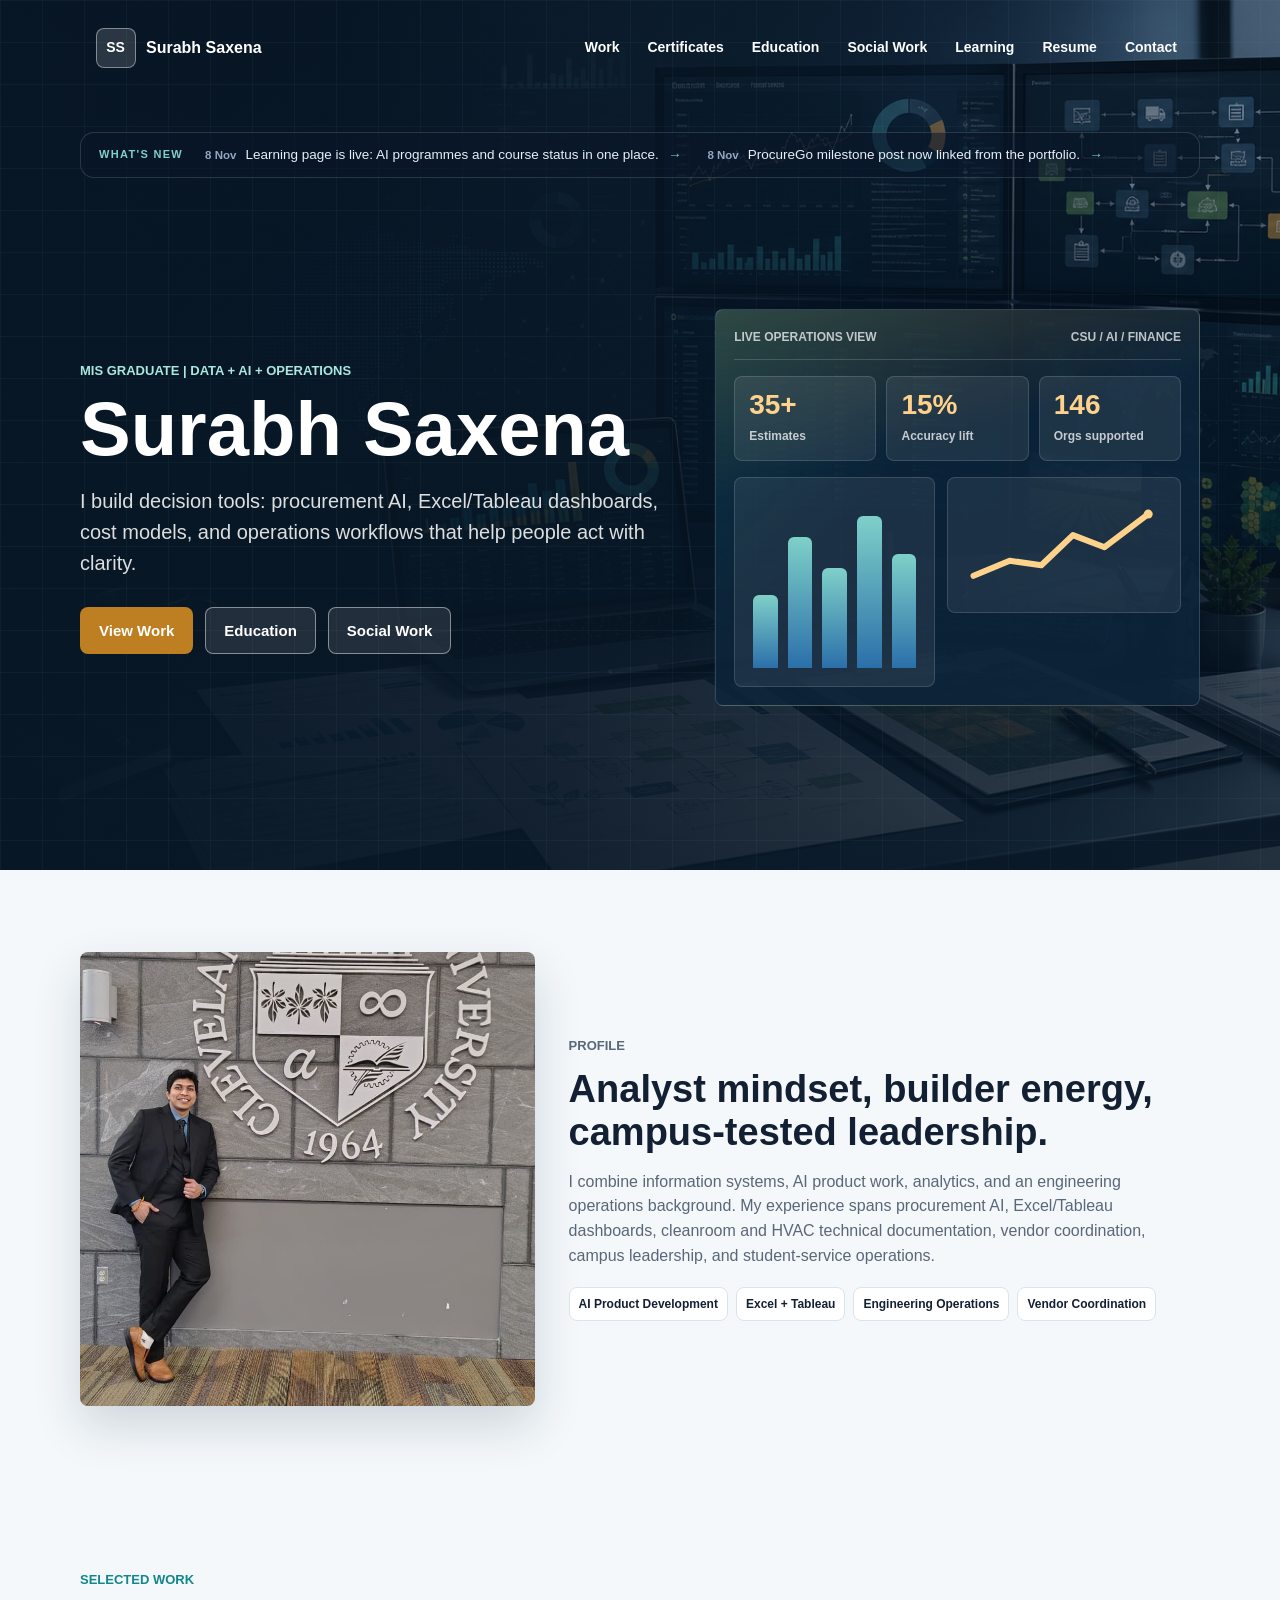
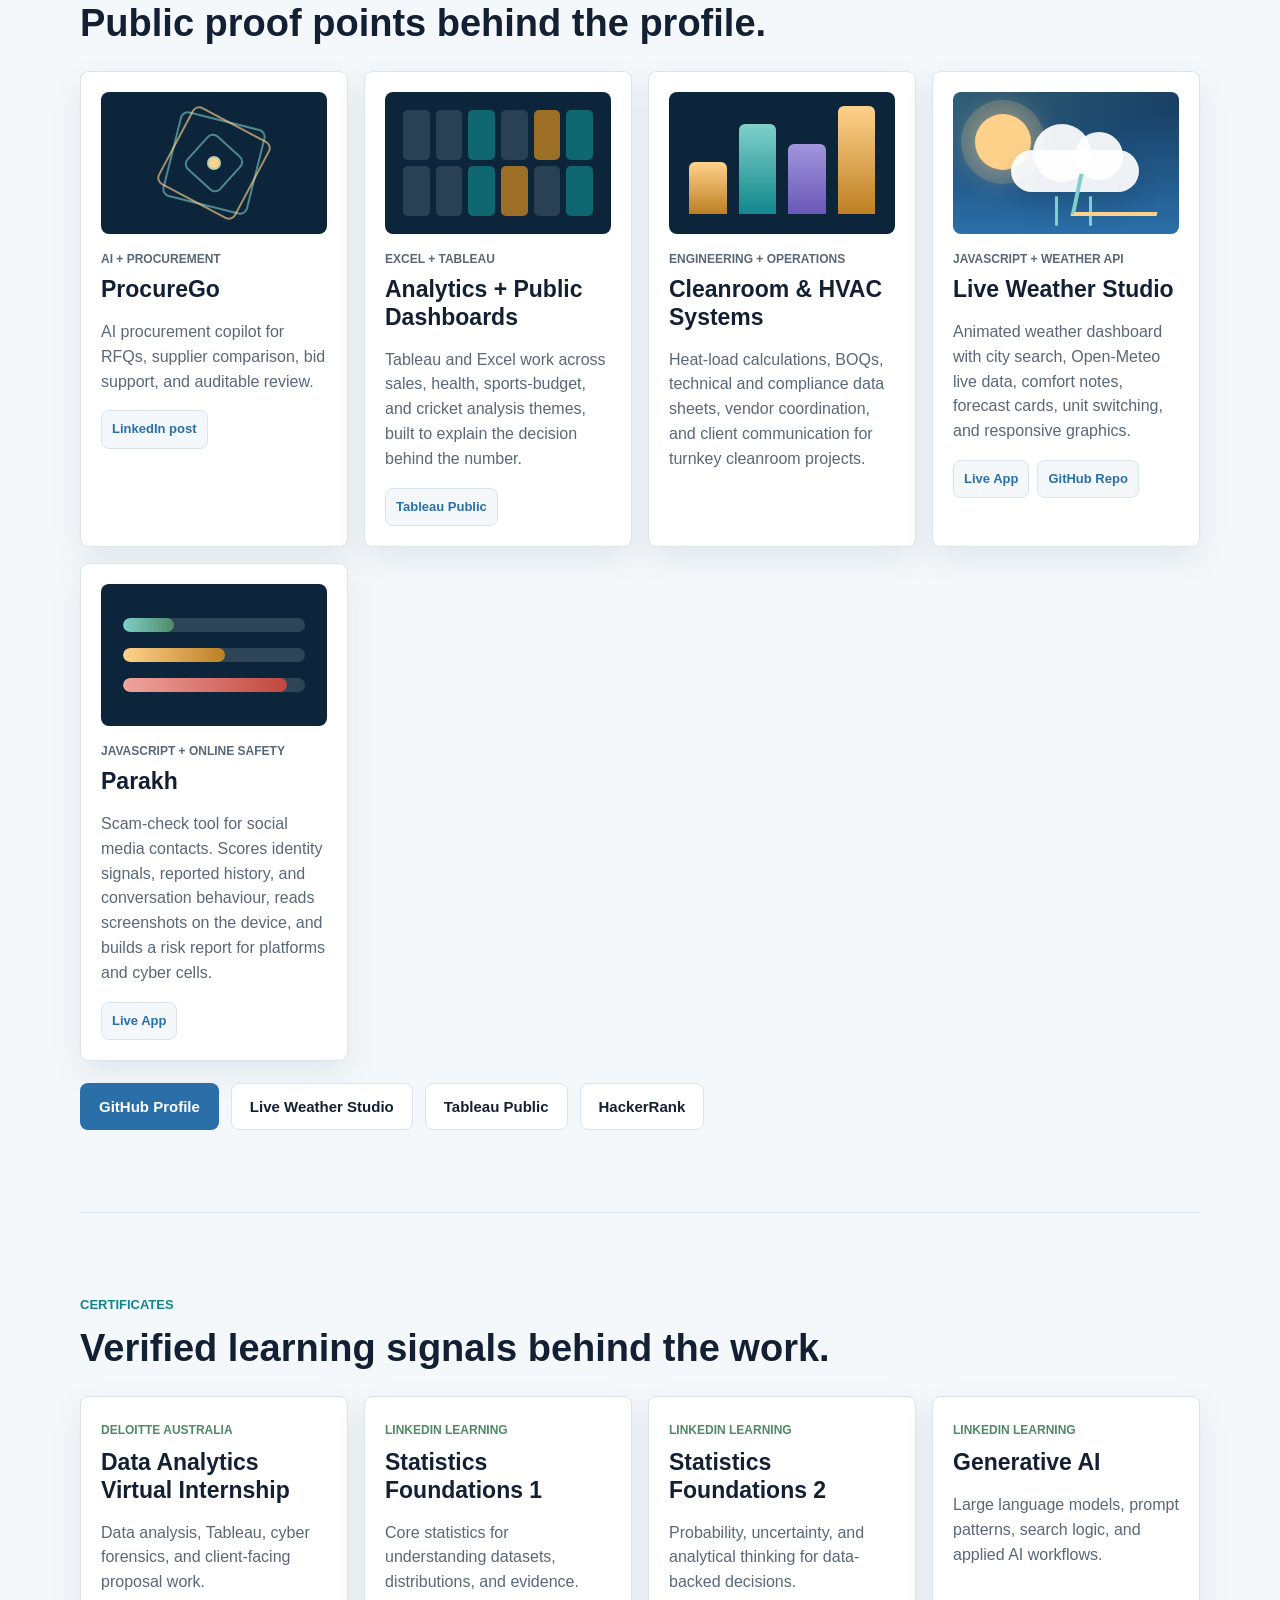
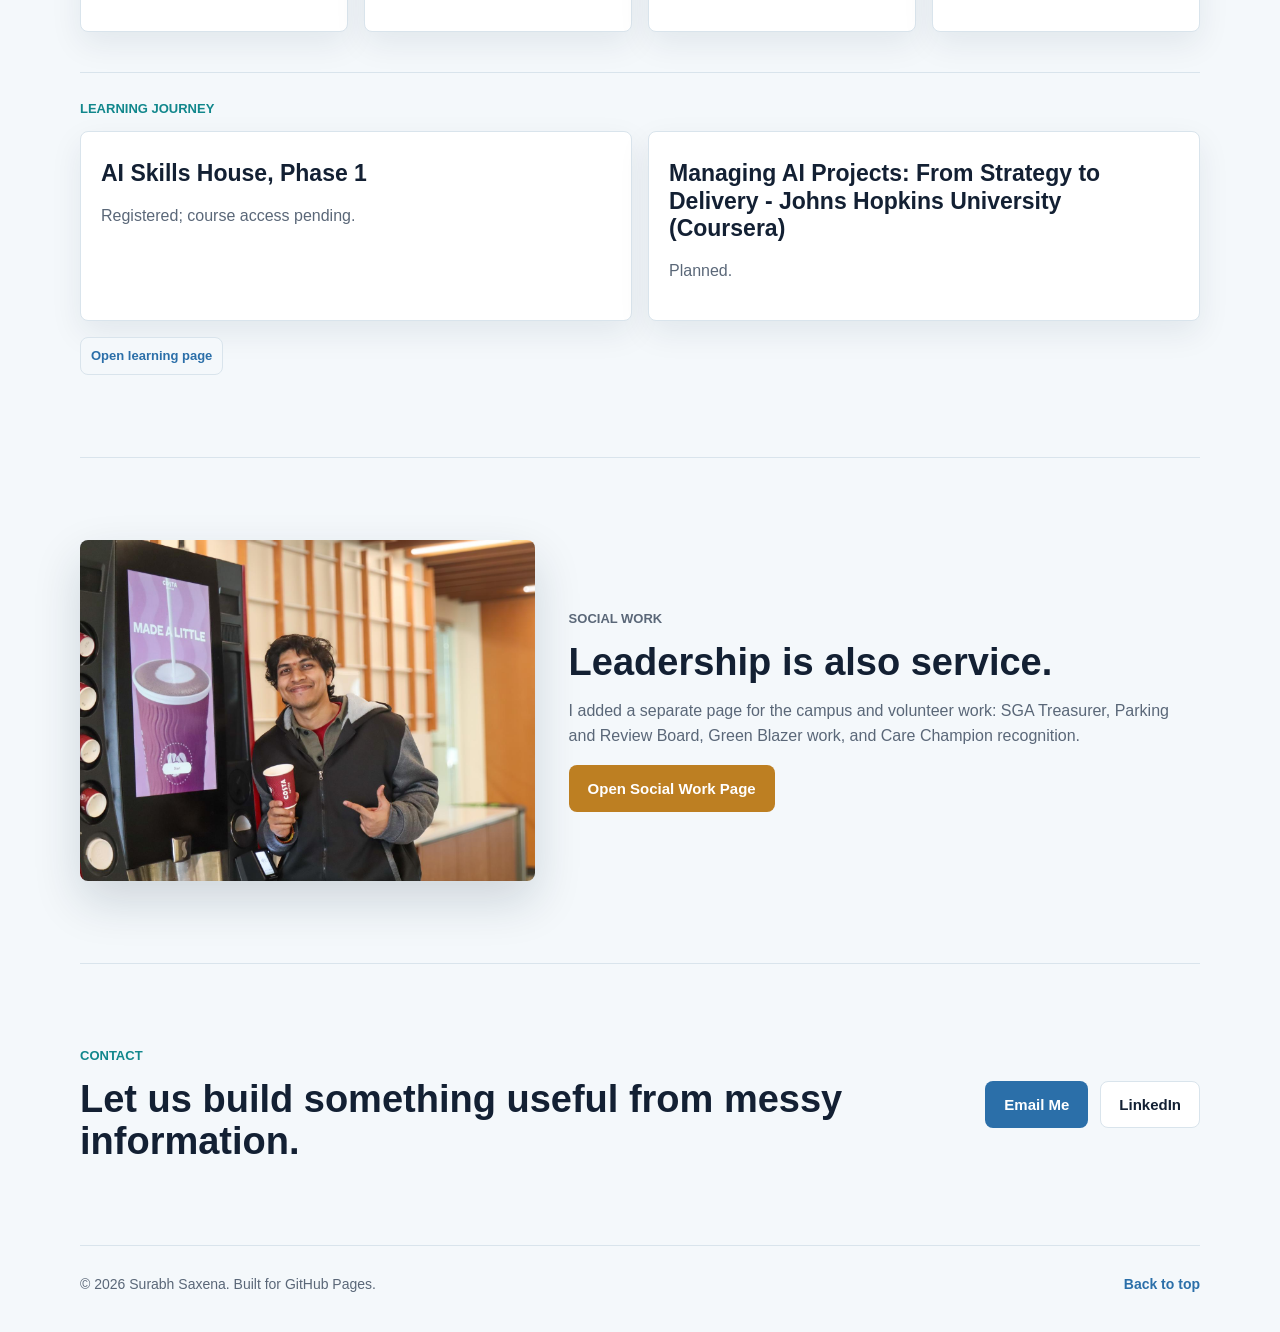
==== index.html @ dd6042f5 "Add Parakh project card to the Work section Co-Authored-By: Claude Fable 5.2 <noreply@anthropic.com>" ====
<!doctype html>
<html lang="en">
  <head>
    <meta charset="utf-8" />
    <meta name="viewport" content="width=device-width, initial-scale=1" />
    <title>Surabh Saxena | Portfolio</title>
    <meta
      name="description"
      content="Surabh Saxena portfolio: data analytics, AI, operations, procurement, certificates, and campus leadership work."
    />
    <meta property="og:title" content="Surabh Saxena | Portfolio" />
    <meta property="og:description" content="Data, AI, operations, and community-impact portfolio." />
    <meta property="og:type" content="website" />
    <meta property="og:image" content="assets/surabh-csu-standing-focus.jpg" />
    <link rel="stylesheet" href="styles.css" />
  </head>
  <body>
    <header class="site-header" data-header>
      <a class="brand" href="index.html" aria-label="Surabh Saxena home">
        <span class="brand-mark">SS</span>
        <span>Surabh Saxena</span>
      </a>
      <nav class="nav-links" aria-label="Primary navigation" data-nav-menu>
        <a href="#work">Work</a>
        <a href="#credentials">Certificates</a>
        <a href="education.html">Education</a>
        <a href="social.html">Social Work</a>
        <a href="learning.html">Learning</a>
        <a href="assets/surabh-saxena-resume.pdf">Resume</a>
        <a href="#contact">Contact</a>
      </nav>
      <button class="nav-toggle" type="button" aria-label="Open navigation" data-nav-toggle>
        <span></span>
        <span></span>
      </button>
    </header>

    <main>
      <section class="hero" id="top" aria-labelledby="hero-title">
        <img class="hero-image" src="assets/portfolio-hero.png" alt="" />
        <div class="hero-scrim"></div>
        <div class="signal-grid" aria-hidden="true"></div>

        <section class="whats-new" aria-label="What's new on this site">
          <span class="whats-new-label">What's new</span>
          <div class="whats-new-items">
            <a class="whats-new-item" href="learning.html">
              <span class="whats-new-date">8 Nov</span>
              <span class="whats-new-text">Learning page is live: AI programmes and course status in one place.</span>
              <span class="whats-new-arrow" aria-hidden="true">&rarr;</span>
            </a>
            <a class="whats-new-item" href="https://www.linkedin.com/posts/surabh-csu_week-3-completed-at-weston-ideation-lab-at-share-7473812387595460608-u2B2/" target="_blank" rel="noopener">
              <span class="whats-new-date">8 Nov</span>
              <span class="whats-new-text">ProcureGo milestone post now linked from the portfolio.</span>
              <span class="whats-new-arrow" aria-hidden="true">&rarr;</span>
            </a>
          </div>
        </section>

        <div class="hero-layout">
          <div class="hero-copy-block reveal">
            <p class="eyebrow">MIS Graduate | Data + AI + Operations</p>
            <h1 id="hero-title">Surabh Saxena</h1>
            <p class="hero-copy">
              I build decision tools: procurement AI, Excel/Tableau dashboards, cost models,
              and operations workflows that help people act with clarity.
            </p>
            <div class="hero-actions">
              <a class="button primary" href="#work">View Work</a>
              <a class="button secondary" href="education.html">Education</a>
              <a class="button secondary" href="social.html">Social Work</a>
            </div>
          </div>

          <div class="motion-dashboard reveal" aria-label="Animated analytics graphic">
            <div class="dash-top">
              <span>Live Operations View</span>
              <span>CSU / AI / Finance</span>
            </div>
            <div class="dash-kpis">
              <div><strong>35+</strong><span>Estimates</span></div>
              <div><strong>15%</strong><span>Accuracy lift</span></div>
              <div><strong>146</strong><span>Orgs supported</span></div>
            </div>
            <div class="dash-body">
              <div class="animated-bars" aria-hidden="true">
                <span style="--h: 42%"></span>
                <span style="--h: 76%"></span>
                <span style="--h: 58%"></span>
                <span style="--h: 88%"></span>
                <span style="--h: 66%"></span>
              </div>
              <svg class="path-graph" viewBox="0 0 260 130" aria-hidden="true">
                <polyline points="10,106 58,86 100,92 142,52 184,68 242,24"></polyline>
                <circle cx="242" cy="24" r="6"></circle>
              </svg>
            </div>
          </div>
        </div>
      </section>

      <section class="section compact-intro" aria-label="Profile snapshot">
        <div class="intro-photo reveal">
          <img src="assets/surabh-csu-standing-focus.jpg" alt="Surabh Saxena at Cleveland State University" />
        </div>
        <div class="intro-copy reveal">
          <p class="eyebrow">Profile</p>
          <h2>Analyst mindset, builder energy, campus-tested leadership.</h2>
          <p>
            I combine information systems, AI product work, analytics, and an engineering operations
            background. My experience spans procurement AI, Excel/Tableau dashboards, cleanroom and
            HVAC technical documentation, vendor coordination, campus leadership, and student-service
            operations.
          </p>
          <div class="profile-pills" aria-label="Profile focus areas">
            <span>AI Product Development</span>
            <span>Excel + Tableau</span>
            <span>Engineering Operations</span>
            <span>Vendor Coordination</span>
          </div>
        </div>
      </section>

      <section class="section" id="work" aria-labelledby="work-title">
        <div class="section-heading reveal">
          <p class="eyebrow">Selected Work</p>
          <h2 id="work-title">Public proof points behind the profile.</h2>
        </div>

        <div class="work-grid">
          <article class="work-card reveal">
            <div class="card-graphic ai-graphic" aria-hidden="true">
              <span></span><span></span><span></span><span></span>
            </div>
            <p class="project-kicker">AI + Procurement</p>
            <h3>ProcureGo</h3>
            <p>AI procurement copilot for RFQs, supplier comparison, bid support, and auditable review.</p>
            <div class="card-actions">
              <a href="https://www.linkedin.com/posts/surabh-csu_week-3-completed-at-weston-ideation-lab-at-share-7473812387595460608-u2B2/" target="_blank" rel="noopener noreferrer">
                LinkedIn post
              </a>
            </div>
          </article>

          <article class="work-card reveal">
            <div class="card-graphic sheet-graphic" aria-hidden="true">
              <span></span><span></span><span></span><span></span><span></span><span></span>
              <span></span><span></span><span></span><span></span><span></span><span></span>
            </div>
            <p class="project-kicker">Excel + Tableau</p>
            <h3>Analytics + Public Dashboards</h3>
            <p>
              Tableau and Excel work across sales, health, sports-budget, and cricket analysis themes,
              built to explain the decision behind the number.
            </p>
            <div class="card-actions">
              <a href="https://public.tableau.com/app/profile/surabh.saxena" target="_blank" rel="noopener noreferrer">
                Tableau Public
              </a>
            </div>
          </article>

          <article class="work-card reveal">
            <div class="card-graphic ops-graphic" aria-hidden="true">
              <span></span><span></span><span></span><span></span>
            </div>
            <p class="project-kicker">Engineering + Operations</p>
            <h3>Cleanroom & HVAC Systems</h3>
            <p>
              Heat-load calculations, BOQs, technical and compliance data sheets, vendor coordination,
              and client communication for turnkey cleanroom projects.
            </p>
          </article>

          <article class="work-card reveal">
            <div class="card-graphic weather-graphic" aria-hidden="true">
              <span class="weather-sun"></span>
              <span class="weather-cloud"></span>
              <span class="weather-rain one"></span>
              <span class="weather-rain two"></span>
              <span class="weather-line"></span>
            </div>
            <p class="project-kicker">JavaScript + Weather API</p>
            <h3>Live Weather Studio</h3>
            <p>
              Animated weather dashboard with city search, Open-Meteo live data, comfort notes,
              forecast cards, unit switching, and responsive graphics.
            </p>
            <div class="card-actions">
              <a href="https://surabh-data.github.io/live-weather-studio/" target="_blank" rel="noopener noreferrer">
                Live App
              </a>
              <a href="https://github.com/surabh-data/live-weather-studio" target="_blank" rel="noopener noreferrer">
                GitHub Repo
              </a>
            </div>
          </article>

          <article class="work-card reveal">
            <div class="card-graphic trust-graphic" aria-hidden="true">
              <span></span><span></span><span></span>
            </div>
            <p class="project-kicker">JavaScript + Online Safety</p>
            <h3>Parakh</h3>
            <p>
              Scam-check tool for social media contacts. Scores identity signals, reported history,
              and conversation behaviour, reads screenshots on the device, and builds a risk report
              for platforms and cyber cells.
            </p>
            <div class="card-actions">
              <a href="https://surabh-data.github.io/parakh/" target="_blank" rel="noopener noreferrer">
                Live App
              </a>
            </div>
          </article>
        </div>

        <div class="work-links reveal">
          <a class="button primary" href="https://github.com/surabh-data" target="_blank" rel="noopener noreferrer">
            GitHub Profile
          </a>
          <a class="button secondary" href="https://surabh-data.github.io/live-weather-studio/" target="_blank" rel="noopener noreferrer">
            Live Weather Studio
          </a>
          <a class="button secondary" href="https://public.tableau.com/app/profile/surabh.saxena" target="_blank" rel="noopener noreferrer">
            Tableau Public
          </a>
          <a class="button secondary" href="https://www.hackerrank.com/surabhdata" target="_blank" rel="noopener noreferrer">
            HackerRank
          </a>
        </div>
      </section>

      <section class="section credentials-section" id="credentials" aria-labelledby="credentials-title">
        <div class="section-heading reveal">
          <p class="eyebrow">Certificates</p>
          <h2 id="credentials-title">Verified learning signals behind the work.</h2>
        </div>

        <div class="credential-grid">
          <a
            class="credential-card reveal"
            href="https://forage-uploads-prod.s3.amazonaws.com/completion-certificates/Deloitte%20Australia/YPWCiGNTkr6QxcpEu_Deloitte%20Australia_fp3pTwLXNjjcM2E9s_1693553827261_completion_certificate.pdf"
            target="_blank"
            rel="noopener noreferrer"
          >
            <span>Deloitte Australia</span>
            <h3>Data Analytics Virtual Internship</h3>
            <p>Data analysis, Tableau, cyber forensics, and client-facing proposal work.</p>
          </a>

          <a
            class="credential-card reveal"
            href="https://www.linkedin.com/learning/certificates/c777c913a164e7798a200e5144c7311b05cfa31d972051b35c9dc78ab5c420e7"
            target="_blank"
            rel="noopener noreferrer"
          >
            <span>LinkedIn Learning</span>
            <h3>Statistics Foundations 1</h3>
            <p>Core statistics for understanding datasets, distributions, and evidence.</p>
          </a>

          <a
            class="credential-card reveal"
            href="https://www.linkedin.com/learning/certificates/12064e27c8d6187d5d0d89de986b62b68338cd6f39841fe8f5b80a55b700aab2"
            target="_blank"
            rel="noopener noreferrer"
          >
            <span>LinkedIn Learning</span>
            <h3>Statistics Foundations 2</h3>
            <p>Probability, uncertainty, and analytical thinking for data-backed decisions.</p>
          </a>

          <a
            class="credential-card reveal"
            href="https://www.linkedin.com/learning/certificates/79d9ed6378ac09d7e0e01f30d35ad210513e96c8c470e8d085bd3e4e4200b4c0"
            target="_blank"
            rel="noopener noreferrer"
          >
            <span>LinkedIn Learning</span>
            <h3>Generative AI</h3>
            <p>Large language models, prompt patterns, search logic, and applied AI workflows.</p>
          </a>
        </div>
      
        <div class="learning-journey reveal">
          <p class="eyebrow">Learning journey</p>
          <div class="learning-journey-grid">
            <div class="credential-card">
              <h3>AI Skills House, Phase 1</h3>
              <p>Registered; course access pending.</p>
            </div>
            <div class="credential-card">
              <h3>Managing AI Projects: From Strategy to Delivery - Johns Hopkins University (Coursera)</h3>
              <p>Planned.</p>
            </div>
          </div>
          <div class="card-actions">
            <a href="learning.html">Open learning page</a>
          </div>
        </div>
      </section>

      <section class="section social-teaser" aria-labelledby="social-title">
        <div class="social-visual reveal" aria-hidden="true">
          <img src="assets/surabh-campus-service.jpg" alt="" />
        </div>
        <div class="social-copy reveal">
          <p class="eyebrow">Social Work</p>
          <h2 id="social-title">Leadership is also service.</h2>
          <p>
            I added a separate page for the campus and volunteer work: SGA Treasurer,
            Parking and Review Board, Green Blazer work, and Care Champion recognition.
          </p>
          <a class="button primary" href="social.html">Open Social Work Page</a>
        </div>
      </section>

      <section class="section contact-section" id="contact" aria-labelledby="contact-title">
        <div class="reveal">
          <p class="eyebrow">Contact</p>
          <h2 id="contact-title">Let us build something useful from messy information.</h2>
        </div>
        <div class="contact-actions reveal">
          <a class="button primary" href="mailto:surabhdata@gmail.com">Email Me</a>
          <a class="button secondary" href="https://www.linkedin.com/in/surabh-csu/">LinkedIn</a>
        </div>
      </section>
    </main>

    <footer class="site-footer">
      <p>&copy; <span data-year></span> Surabh Saxena. Built for GitHub Pages.</p>
      <a href="#top">Back to top</a>
    </footer>

    <script src="script.js"></script>
  </body>
</html>
---- styles.css ----
:root {
  --ink: #132033;
  --muted: #5a6778;
  --paper: #f4f8fb;
  --panel: #ffffff;
  --line: #d9e4ec;
  --deep: #0c253b;
  --blue: #2b6fa9;
  --teal: #11878c;
  --green: #4f8a65;
  --amber: #bd7f22;
  --violet: #6958b8;
  --shadow: 0 20px 48px rgba(12, 37, 59, 0.16);
}

* {
  box-sizing: border-box;
}

html {
  scroll-behavior: smooth;
}

body {
  margin: 0;
  background: var(--paper);
  color: var(--ink);
  font-family: "Aptos", "Segoe UI", Arial, sans-serif;
  font-size: 16px;
  line-height: 1.55;
}

img,
svg {
  display: block;
  max-width: 100%;
}

a {
  color: inherit;
  text-decoration: none;
}

button,
a {
  -webkit-tap-highlight-color: transparent;
}

.site-header {
  position: fixed;
  top: 16px;
  left: 50%;
  z-index: 20;
  display: flex;
  width: min(1120px, calc(100% - 32px));
  min-height: 64px;
  align-items: center;
  justify-content: space-between;
  gap: 18px;
  padding: 10px 12px 10px 16px;
  color: #ffffff;
  transform: translateX(-50%);
  transition: background 180ms ease, color 180ms ease, box-shadow 180ms ease;
}

.site-header.light,
.site-header.is-scrolled,
.site-header.is-open {
  background: rgba(255, 255, 255, 0.96);
  color: var(--ink);
  box-shadow: var(--shadow);
  backdrop-filter: blur(16px);
}

.brand {
  display: inline-flex;
  align-items: center;
  gap: 10px;
  font-weight: 800;
  white-space: nowrap;
}

.brand-mark {
  display: grid;
  width: 40px;
  height: 40px;
  place-items: center;
  border: 1px solid rgba(255, 255, 255, 0.42);
  border-radius: 8px;
  background: rgba(255, 255, 255, 0.14);
  font-size: 14px;
}

.site-header.light .brand-mark,
.site-header.is-scrolled .brand-mark,
.site-header.is-open .brand-mark {
  border-color: rgba(19, 32, 51, 0.16);
  background: var(--deep);
  color: #ffffff;
}

.nav-links {
  display: flex;
  align-items: center;
  gap: 6px;
}

.nav-links a {
  border-radius: 6px;
  padding: 9px 11px;
  font-size: 14px;
  font-weight: 800;
}

.nav-links a:hover,
.nav-links a:focus-visible,
.nav-links a[aria-current="page"] {
  background: rgba(255, 255, 255, 0.16);
  outline: none;
}

.site-header.light .nav-links a:hover,
.site-header.light .nav-links a:focus-visible,
.site-header.light .nav-links a[aria-current="page"],
.site-header.is-scrolled .nav-links a:hover,
.site-header.is-scrolled .nav-links a:focus-visible,
.site-header.is-scrolled .nav-links a[aria-current="page"] {
  background: rgba(43, 111, 169, 0.1);
}

.nav-toggle {
  display: none;
  width: 44px;
  height: 44px;
  align-items: center;
  justify-content: center;
  gap: 5px;
  border: 1px solid rgba(255, 255, 255, 0.36);
  border-radius: 8px;
  background: rgba(255, 255, 255, 0.14);
  color: inherit;
  cursor: pointer;
}

.nav-toggle span {
  display: block;
  width: 18px;
  height: 2px;
  border-radius: 999px;
  background: currentColor;
}

.hero {
  position: relative;
  min-height: 88vh;
  overflow: hidden;
  padding: 132px 32px 64px;
  color: #ffffff;
}

.hero-image,
.hero-scrim,
.signal-grid {
  position: absolute;
  inset: 0;
  width: 100%;
  height: 100%;
}

.hero-image {
  object-fit: cover;
}

.hero-scrim {
  background:
    linear-gradient(90deg, rgba(8, 23, 38, 0.95) 0%, rgba(8, 23, 38, 0.78) 43%, rgba(8, 23, 38, 0.24) 100%),
    linear-gradient(0deg, rgba(8, 23, 38, 0.72), rgba(8, 23, 38, 0.06));
}

.signal-grid {
  opacity: 0.32;
  background-image:
    linear-gradient(rgba(127, 208, 201, 0.15) 1px, transparent 1px),
    linear-gradient(90deg, rgba(127, 208, 201, 0.15) 1px, transparent 1px);
  background-size: 42px 42px;
  animation: gridDrift 16s linear infinite;
}

.hero-layout,
.page-hero,
.section {
  width: min(1120px, calc(100% - 40px));
  margin: 0 auto;
}

.hero-layout {
  position: relative;
  z-index: 2;
  display: grid;
  min-height: calc(88vh - 196px);
  grid-template-columns: minmax(0, 1fr) minmax(330px, 0.82fr);
  gap: 44px;
  align-items: center;
}

.eyebrow {
  margin: 0 0 12px;
  color: var(--teal);
  font-size: 13px;
  font-weight: 900;
  text-transform: uppercase;
}

.hero .eyebrow,
.page-hero .eyebrow {
  color: #a9e7df;
}

h1,
h2,
h3,
p {
  overflow-wrap: anywhere;
}

h1 {
  margin: 0;
  font-size: 76px;
  line-height: 0.95;
}

.page-hero h1 {
  font-size: 58px;
  line-height: 1.02;
}

h2 {
  margin: 0;
  font-size: 38px;
  line-height: 1.12;
}

h3 {
  margin: 8px 0;
  font-size: 23px;
  line-height: 1.2;
}

.hero-copy,
.page-hero p {
  max-width: 650px;
  margin: 20px 0 0;
  color: rgba(255, 255, 255, 0.86);
  font-size: 20px;
}

.hero-actions,
.contact-actions {
  display: flex;
  flex-wrap: wrap;
  gap: 12px;
  margin-top: 28px;
}

.button {
  display: inline-flex;
  min-height: 46px;
  align-items: center;
  justify-content: center;
  border: 1px solid transparent;
  border-radius: 8px;
  padding: 11px 18px;
  font-size: 15px;
  font-weight: 900;
  transition: transform 160ms ease, background 160ms ease, border-color 160ms ease;
}

.button:hover,
.button:focus-visible {
  outline: none;
  transform: translateY(-2px);
}

.button.primary {
  background: var(--amber);
  color: #ffffff;
}

.button.secondary {
  border-color: rgba(255, 255, 255, 0.46);
  background: rgba(255, 255, 255, 0.1);
  color: #ffffff;
}

.contact-section .button.secondary,
.source-panel .button.secondary {
  border-color: var(--line);
  background: #ffffff;
  color: var(--ink);
}

.motion-dashboard,
.impact-graphic {
  border: 1px solid rgba(255, 255, 255, 0.16);
  border-radius: 8px;
  background:
    linear-gradient(135deg, rgba(17, 135, 140, 0.2), transparent 38%),
    linear-gradient(165deg, rgba(189, 127, 34, 0.24), transparent 36%),
    rgba(12, 37, 59, 0.86);
  box-shadow: var(--shadow);
}

.motion-dashboard {
  padding: 18px;
  animation: floatPanel 7s ease-in-out infinite;
}

.dash-top {
  display: flex;
  justify-content: space-between;
  gap: 12px;
  border-bottom: 1px solid rgba(255, 255, 255, 0.16);
  padding-bottom: 12px;
  color: rgba(255, 255, 255, 0.72);
  font-size: 12px;
  font-weight: 900;
  text-transform: uppercase;
}

.dash-kpis {
  display: grid;
  grid-template-columns: repeat(3, 1fr);
  gap: 10px;
  margin: 16px 0;
}

.dash-kpis div,
.impact-stat {
  border: 1px solid rgba(255, 255, 255, 0.14);
  border-radius: 8px;
  background: rgba(255, 255, 255, 0.08);
  padding: 14px;
}

.dash-kpis strong,
.impact-stat strong {
  display: block;
  color: #ffd28c;
  font-size: 28px;
  line-height: 1;
}

.dash-kpis span,
.impact-stat span {
  display: block;
  margin-top: 8px;
  color: rgba(255, 255, 255, 0.74);
  font-size: 12px;
  font-weight: 900;
}

.dash-body {
  display: grid;
  grid-template-columns: 0.86fr 1fr;
  gap: 12px;
  min-height: 210px;
}

.animated-bars,
.path-graph {
  border: 1px solid rgba(255, 255, 255, 0.14);
  border-radius: 8px;
  background: rgba(255, 255, 255, 0.07);
}

.animated-bars {
  display: flex;
  align-items: end;
  gap: 10px;
  padding: 18px;
}

.animated-bars span {
  flex: 1;
  height: var(--h);
  border-radius: 6px 6px 0 0;
  background: linear-gradient(180deg, #7fd0c9, var(--blue));
  transform-origin: bottom;
  animation: barRise 2.2s ease-in-out infinite alternate;
}

.animated-bars span:nth-child(2) {
  animation-delay: 0.18s;
}

.animated-bars span:nth-child(3) {
  animation-delay: 0.36s;
}

.animated-bars span:nth-child(4) {
  animation-delay: 0.54s;
}

.animated-bars span:nth-child(5) {
  animation-delay: 0.72s;
}

.path-graph {
  padding: 18px;
}

.path-graph polyline {
  fill: none;
  stroke: #ffd28c;
  stroke-linecap: round;
  stroke-linejoin: round;
  stroke-width: 8;
  stroke-dasharray: 420;
  stroke-dashoffset: 420;
  animation: drawPath 3.4s ease forwards infinite;
}

.path-graph circle {
  fill: #ffd28c;
  animation: pulse 1.8s ease-in-out infinite;
}

.section {
  padding: 82px 0;
}

.section-heading {
  max-width: 780px;
  margin-bottom: 26px;
}

.compact-intro,
.social-teaser,
.contact-section {
  display: grid;
  grid-template-columns: 0.72fr 1fr;
  gap: 34px;
  align-items: center;
}

.intro-photo,
.social-visual {
  overflow: hidden;
  border-radius: 8px;
  box-shadow: var(--shadow);
}

.intro-photo img {
  width: 100%;
  aspect-ratio: 1 / 1;
  object-fit: cover;
}

.profile-pills {
  display: flex;
  flex-wrap: wrap;
  gap: 8px;
  margin-top: 18px;
}

.profile-pills span {
  border: 1px solid var(--line);
  border-radius: 8px;
  background: #ffffff;
  color: var(--ink);
  font-size: 12px;
  font-weight: 900;
  padding: 7px 9px;
}

.intro-copy p,
.social-copy p,
.work-card p,
.impact-card p,
.source-panel p,
.credential-card p,
.service-card p {
  color: var(--muted);
}

.work-grid,
.impact-timeline,
.credential-grid,
.service-grid {
  display: grid;
  gap: 16px;
}

.work-grid,
.credential-grid,
.service-grid {
  grid-template-columns: repeat(4, minmax(0, 1fr));
}

.work-card,
.impact-card,
.source-panel,
.credential-card,
.service-card {
  border: 1px solid var(--line);
  border-radius: 8px;
  background: var(--panel);
  padding: 20px;
  box-shadow: 0 12px 32px rgba(12, 37, 59, 0.08);
}

.credential-card,
.service-card {
  display: block;
  color: inherit;
  transition: transform 160ms ease, border-color 160ms ease, box-shadow 160ms ease;
}

.credential-card:hover,
.credential-card:focus-visible,
.service-card:hover,
.service-card:focus-visible {
  border-color: rgba(43, 111, 169, 0.38);
  box-shadow: 0 18px 38px rgba(12, 37, 59, 0.12);
  outline: none;
  transform: translateY(-3px);
}
.learning-journey {
  margin-top: 40px;
  border-top: 1px solid var(--line);
  padding-top: 26px;
}

.learning-journey-grid {
  display: grid;
  gap: 16px;
  grid-template-columns: repeat(2, minmax(0, 1fr));
}

@media (max-width: 900px) {
  .learning-journey-grid {
    grid-template-columns: 1fr;
  }
}


.card-graphic {
  position: relative;
  height: 142px;
  overflow: hidden;
  border-radius: 8px;
  background: var(--deep);
  margin-bottom: 16px;
}

.trust-graphic {
  display: flex;
  flex-direction: column;
  justify-content: center;
  gap: 16px;
  padding: 22px;
}

.trust-graphic span {
  position: relative;
  height: 14px;
  overflow: hidden;
  border-radius: 7px;
  background: rgba(255, 255, 255, 0.14);
}

.trust-graphic span::after {
  content: "";
  position: absolute;
  inset: 0 auto 0 0;
  width: 28%;
  border-radius: 7px;
  background: linear-gradient(90deg, #7fd0c9, var(--green));
}

.trust-graphic span:nth-child(2)::after {
  width: 56%;
  background: linear-gradient(90deg, #ffd28c, var(--amber));
}

.trust-graphic span:nth-child(3)::after {
  width: 90%;
  background: linear-gradient(90deg, #f0a59d, #c0473f);
}

.ai-graphic {
  display: grid;
  place-items: center;
}

.ai-graphic span {
  position: absolute;
  width: 88px;
  height: 88px;
  border: 2px solid rgba(127, 208, 201, 0.58);
  border-radius: 8px;
  transform: rotate(calc(var(--i, 0) * 14deg));
  animation: rotateBox 8s linear infinite;
}

.ai-graphic span:nth-child(1) {
  --i: 1;
}

.ai-graphic span:nth-child(2) {
  --i: 2;
  border-color: rgba(255, 210, 140, 0.62);
}

.ai-graphic span:nth-child(3) {
  --i: 3;
  width: 46px;
  height: 46px;
}

.ai-graphic span:nth-child(4) {
  width: 14px;
  height: 14px;
  background: #ffd28c;
}

.sheet-graphic {
  display: grid;
  grid-template-columns: repeat(6, 1fr);
  gap: 6px;
  padding: 18px;
}

.sheet-graphic span {
  border-radius: 5px;
  background: rgba(255, 255, 255, 0.12);
  animation: cellGlow 2.8s ease-in-out infinite;
}

.sheet-graphic span:nth-child(3n) {
  background: rgba(17, 135, 140, 0.68);
}

.sheet-graphic span:nth-child(5n) {
  background: rgba(189, 127, 34, 0.82);
}

.ops-graphic {
  display: flex;
  align-items: end;
  gap: 12px;
  padding: 20px;
}

.ops-graphic span {
  flex: 1;
  border-radius: 6px 6px 0 0;
  background: linear-gradient(180deg, #ffd28c, var(--amber));
  animation: barRise 2.4s ease-in-out infinite alternate;
}

.ops-graphic span:nth-child(1) {
  height: 52px;
}

.ops-graphic span:nth-child(2) {
  height: 90px;
  background: linear-gradient(180deg, #7fd0c9, var(--teal));
  animation-delay: 0.16s;
}

.ops-graphic span:nth-child(3) {
  height: 70px;
  background: linear-gradient(180deg, #a195dc, var(--violet));
  animation-delay: 0.32s;
}

.ops-graphic span:nth-child(4) {
  height: 108px;
  animation-delay: 0.48s;
}

.civic-graphic {
  display: flex;
  align-items: end;
  justify-content: center;
  gap: 16px;
  padding: 22px;
}

.civic-graphic span {
  width: 54px;
  border-radius: 8px 8px 0 0;
  background: linear-gradient(180deg, var(--green), var(--teal));
  animation: civicLift 2.5s ease-in-out infinite alternate;
}

.civic-graphic span:nth-child(1) {
  height: 54px;
}

.civic-graphic span:nth-child(2) {
  height: 96px;
  animation-delay: 0.2s;
}

.civic-graphic span:nth-child(3) {
  height: 72px;
  animation-delay: 0.4s;
}

.weather-graphic {
  background:
    linear-gradient(160deg, rgba(127, 208, 201, 0.24), transparent 44%),
    linear-gradient(180deg, #163a5c 0%, #2b6fa9 100%);
}

.weather-sun,
.weather-cloud,
.weather-rain,
.weather-line {
  position: absolute;
}

.weather-sun {
  left: 22px;
  top: 22px;
  width: 56px;
  height: 56px;
  border-radius: 50%;
  background: #ffd28c;
  box-shadow: 0 0 0 14px rgba(255, 210, 140, 0.18), 0 0 34px rgba(255, 210, 140, 0.64);
  animation: pulse 2.6s ease-in-out infinite;
}

.weather-cloud {
  left: 58px;
  top: 58px;
  width: 128px;
  height: 42px;
  border-radius: 999px;
  background: rgba(255, 255, 255, 0.92);
  box-shadow: 0 12px 24px rgba(12, 37, 59, 0.18);
  animation: cloudSlide 4.8s ease-in-out infinite alternate;
}

.weather-cloud::before,
.weather-cloud::after {
  position: absolute;
  content: "";
  border-radius: 50%;
  background: inherit;
}

.weather-cloud::before {
  left: 22px;
  top: -26px;
  width: 58px;
  height: 58px;
}

.weather-cloud::after {
  right: 16px;
  top: -18px;
  width: 48px;
  height: 48px;
}

.weather-rain {
  top: 104px;
  width: 3px;
  height: 30px;
  border-radius: 999px;
  background: #7fd0c9;
  animation: rainFall 1.1s linear infinite;
}

.weather-rain.one {
  left: 102px;
}

.weather-rain.two {
  left: 136px;
  animation-delay: 0.24s;
}

.weather-line {
  right: 18px;
  bottom: 18px;
  width: 86px;
  height: 42px;
  border-bottom: 4px solid #ffd28c;
  border-left: 4px solid #7fd0c9;
  transform: skewX(-12deg);
  animation: lineScan 2.8s ease-in-out infinite alternate;
}

.project-kicker,
.impact-card span,
.credential-card span,
.service-card span {
  margin: 0;
  color: var(--green);
  font-size: 12px;
  font-weight: 900;
  text-transform: uppercase;
}

.card-actions {
  display: flex;
  flex-wrap: wrap;
  gap: 8px;
  margin-top: 16px;
}

.card-actions a {
  border: 1px solid var(--line);
  border-radius: 8px;
  background: var(--paper);
  color: var(--blue);
  font-size: 13px;
  font-weight: 900;
  padding: 8px 10px;
}

.social-teaser,
.credentials-section,
.earlier-service-section {
  border-top: 1px solid var(--line);
}

.work-links {
  display: flex;
  flex-wrap: wrap;
  gap: 12px;
  margin-top: 22px;
}

.work-links .button.primary {
  background: var(--blue);
}

.work-links .button.secondary {
  border-color: var(--line);
  background: #ffffff;
  color: var(--ink);
}

.social-visual img {
  width: 100%;
  aspect-ratio: 4 / 3;
  object-fit: cover;
}

.contact-section {
  grid-template-columns: 1fr auto;
  border-top: 1px solid var(--line);
}

.contact-section .contact-actions {
  margin-top: 0;
}

.contact-section .button.primary {
  background: var(--blue);
}

.page-hero {
  display: grid;
  min-height: 78vh;
  grid-template-columns: minmax(0, 1fr) minmax(320px, 0.74fr);
  gap: 42px;
  align-items: center;
  padding: 132px 0 64px;
}

.social-hero {
  color: #ffffff;
}

.social-hero::before {
  position: fixed;
  inset: 0;
  z-index: -2;
  content: "";
  background:
    linear-gradient(90deg, rgba(8, 23, 38, 0.95), rgba(8, 23, 38, 0.72)),
    url("assets/portfolio-hero.png") center / cover no-repeat;
}

.impact-graphic {
  position: relative;
  overflow: hidden;
  padding: 14px;
  animation: floatPanel 7s ease-in-out infinite;
}

.impact-graphic img {
  width: 100%;
  aspect-ratio: 4 / 5;
  border-radius: 8px;
  object-fit: cover;
}

.impact-radar span {
  position: absolute;
  left: var(--x);
  top: var(--y);
  border: 1px solid rgba(255, 255, 255, 0.22);
  border-radius: 8px;
  background: rgba(12, 37, 59, 0.78);
  color: #ffffff;
  font-size: 12px;
  font-weight: 900;
  padding: 8px 10px;
  animation: tagFloat 4s ease-in-out infinite;
}

.impact-radar span:nth-child(2) {
  animation-delay: 0.4s;
}

.impact-radar span:nth-child(3) {
  animation-delay: 0.8s;
}

.impact-strip {
  display: grid;
  grid-template-columns: repeat(3, minmax(0, 1fr));
  gap: 16px;
  padding-top: 0;
}

.impact-stat {
  border-color: rgba(255, 255, 255, 0.18);
  background: rgba(255, 255, 255, 0.1);
}

.impact-timeline {
  grid-template-columns: repeat(2, minmax(0, 1fr));
}

.source-section {
  padding-top: 0;
}

.source-panel {
  background:
    linear-gradient(135deg, rgba(17, 135, 140, 0.1), transparent 40%),
    #ffffff;
}

.source-links {
  display: flex;
  flex-wrap: wrap;
  gap: 10px;
  margin-top: 20px;
}

.source-links a {
  border: 1px solid var(--line);
  border-radius: 8px;
  background: #ffffff;
  color: var(--blue);
  font-weight: 900;
  padding: 10px 12px;
}

.education-hero {
  color: #ffffff;
}

.education-hero::before {
  position: fixed;
  inset: 0;
  z-index: -2;
  content: "";
  background:
    linear-gradient(110deg, rgba(12, 37, 59, 0.96), rgba(17, 135, 140, 0.74), rgba(105, 88, 184, 0.46)),
    url("assets/portfolio-hero.png") center / cover no-repeat;
}

.edu-orbit {
  position: relative;
  min-height: 430px;
  overflow: hidden;
  border: 1px solid rgba(255, 255, 255, 0.18);
  border-radius: 8px;
  background:
    linear-gradient(135deg, rgba(255, 210, 140, 0.16), transparent 36%),
    linear-gradient(225deg, rgba(127, 208, 201, 0.18), transparent 42%),
    rgba(12, 37, 59, 0.88);
  box-shadow: var(--shadow);
  animation: floatPanel 7s ease-in-out infinite;
}

.edu-ring {
  position: absolute;
  inset: 70px;
  border: 1px dashed rgba(255, 255, 255, 0.28);
  border-radius: 50%;
  animation: rotateTrack 24s linear infinite;
}

.edu-ring.two {
  inset: 112px;
  border-style: solid;
  border-color: rgba(127, 208, 201, 0.24);
  animation-duration: 18s;
  animation-direction: reverse;
}

.edu-core {
  position: absolute;
  left: 50%;
  top: 50%;
  display: grid;
  width: 132px;
  height: 132px;
  place-items: center;
  border: 1px solid rgba(255, 255, 255, 0.2);
  border-radius: 8px;
  background: rgba(255, 255, 255, 0.1);
  text-align: center;
  transform: translate(-50%, -50%);
}

.edu-core strong {
  color: #ffd28c;
  font-size: 31px;
  line-height: 1;
}

.edu-core span {
  color: rgba(255, 255, 255, 0.78);
  font-size: 13px;
  font-weight: 900;
  text-transform: uppercase;
}

.edu-node {
  position: absolute;
  display: inline-flex;
  min-width: 86px;
  min-height: 42px;
  align-items: center;
  justify-content: center;
  border: 1px solid rgba(255, 255, 255, 0.22);
  border-radius: 8px;
  background: rgba(255, 255, 255, 0.12);
  color: #ffffff;
  font-size: 13px;
  font-weight: 900;
  text-transform: uppercase;
  animation: tagFloat 4s ease-in-out infinite;
}

.edu-node.school {
  left: 12%;
  top: 28%;
}

.edu-node.college {
  right: 12%;
  top: 22%;
  animation-delay: 0.28s;
}

.edu-node.csu {
  bottom: 20%;
  left: 42%;
  animation-delay: 0.56s;
}

.education-strip .impact-stat {
  border-color: var(--line);
  background: #ffffff;
}

.education-strip .impact-stat span {
  color: var(--muted);
}

.education-map {
  display: grid;
  gap: 16px;
}

.edu-card {
  display: grid;
  grid-template-columns: 112px 4px minmax(0, 1fr);
  gap: 18px;
  align-items: start;
  border: 1px solid var(--line);
  border-radius: 8px;
  background: #ffffff;
  padding: 20px;
  box-shadow: 0 12px 32px rgba(12, 37, 59, 0.08);
}

.edu-year {
  display: inline-grid;
  min-height: 44px;
  place-items: center;
  border-radius: 8px;
  background: var(--deep);
  color: #ffffff;
  font-size: 13px;
  font-weight: 900;
}

.edu-line {
  width: 4px;
  min-height: 100%;
  border-radius: 999px;
  background: linear-gradient(180deg, var(--teal), var(--amber), var(--violet));
}

.edu-meta {
  margin: 0 0 10px;
  color: var(--green);
  font-weight: 900;
}

.edu-tags {
  display: flex;
  flex-wrap: wrap;
  gap: 8px;
  margin-top: 14px;
}

.edu-tags span {
  border: 1px solid var(--line);
  border-radius: 8px;
  background: var(--paper);
  color: var(--ink);
  font-size: 12px;
  font-weight: 900;
  padding: 7px 9px;
}

.spark-grid {
  display: grid;
  grid-template-columns: repeat(3, minmax(0, 1fr));
  gap: 16px;
}

.spark-card {
  border: 1px solid var(--line);
  border-radius: 8px;
  background: #ffffff;
  padding: 20px;
  box-shadow: 0 12px 32px rgba(12, 37, 59, 0.08);
}

.spark-card p {
  color: var(--muted);
}

.spark-graphic {
  position: relative;
  height: 132px;
  overflow: hidden;
  border-radius: 8px;
  background: var(--deep);
  margin-bottom: 16px;
}

.book-graphic {
  display: flex;
  align-items: center;
  justify-content: center;
  gap: 8px;
}

.book-graphic span {
  width: 42px;
  height: 82px;
  border-radius: 6px;
  background: linear-gradient(180deg, var(--amber), #f7c26d);
  transform-origin: bottom;
  animation: bookTilt 3s ease-in-out infinite alternate;
}

.book-graphic span:nth-child(2) {
  height: 96px;
  background: linear-gradient(180deg, var(--teal), #7fd0c9);
  animation-delay: 0.18s;
}

.book-graphic span:nth-child(3) {
  height: 70px;
  background: linear-gradient(180deg, var(--violet), #a195dc);
  animation-delay: 0.36s;
}

.hill-graphic {
  display: grid;
  align-items: end;
  grid-template-columns: repeat(3, 1fr);
  gap: 0;
  padding: 20px;
}

.hill-graphic span {
  height: 72px;
  clip-path: polygon(50% 0, 100% 100%, 0 100%);
  background: linear-gradient(180deg, var(--green), var(--teal));
  animation: civicLift 2.6s ease-in-out infinite alternate;
}

.hill-graphic span:nth-child(2) {
  height: 108px;
  background: linear-gradient(180deg, var(--amber), var(--green));
  animation-delay: 0.2s;
}

.hill-graphic span:nth-child(3) {
  height: 86px;
  background: linear-gradient(180deg, var(--blue), var(--teal));
  animation-delay: 0.4s;
}

.skyline-graphic {
  display: flex;
  align-items: end;
  justify-content: center;
  gap: 10px;
  padding: 20px;
}

.skyline-graphic span {
  width: 42px;
  border-radius: 7px 7px 0 0;
  background: linear-gradient(180deg, #7fd0c9, var(--blue));
  animation: barRise 2.4s ease-in-out infinite alternate;
}

.skyline-graphic span:nth-child(1) {
  height: 58px;
}

.skyline-graphic span:nth-child(2) {
  height: 96px;
  animation-delay: 0.18s;
}

.skyline-graphic span:nth-child(3) {
  height: 72px;
  background: linear-gradient(180deg, #ffd28c, var(--amber));
  animation-delay: 0.36s;
}

.skyline-graphic span:nth-child(4) {
  height: 110px;
  animation-delay: 0.54s;
}

.site-footer {
  display: flex;
  width: min(1120px, calc(100% - 40px));
  margin: 0 auto;
  align-items: center;
  justify-content: space-between;
  gap: 20px;
  border-top: 1px solid var(--line);
  padding: 28px 0 36px;
  color: var(--muted);
  font-size: 14px;
}

.site-footer p {
  margin: 0;
}

.site-footer a {
  color: var(--blue);
  font-weight: 900;
}

.reveal {
  opacity: 0;
  transform: translateY(18px);
  transition: opacity 520ms ease, transform 520ms ease;
}

.reveal.is-visible {
  opacity: 1;
  transform: translateY(0);
}

@keyframes gridDrift {
  from {
    background-position: 0 0;
  }
  to {
    background-position: 84px 84px;
  }
}

@keyframes floatPanel {
  0%,
  100% {
    transform: translateY(0);
  }
  50% {
    transform: translateY(-10px);
  }
}

@keyframes barRise {
  from {
    transform: scaleY(0.72);
  }
  to {
    transform: scaleY(1);
  }
}

@keyframes drawPath {
  0% {
    stroke-dashoffset: 420;
  }
  55%,
  100% {
    stroke-dashoffset: 0;
  }
}

@keyframes pulse {
  0%,
  100% {
    transform: scale(1);
  }
  50% {
    transform: scale(1.22);
  }
}

@keyframes rotateBox {
  to {
    transform: rotate(360deg);
  }
}

@keyframes cellGlow {
  0%,
  100% {
    opacity: 0.58;
  }
  50% {
    opacity: 1;
  }
}

@keyframes civicLift {
  from {
    transform: scaleY(0.76);
  }
  to {
    transform: scaleY(1);
  }
}

@keyframes tagFloat {
  0%,
  100% {
    transform: translateY(0);
  }
  50% {
    transform: translateY(-7px);
  }
}

@keyframes rotateTrack {
  to {
    transform: rotate(360deg);
  }
}

@keyframes cloudSlide {
  from {
    transform: translateX(-8px);
  }
  to {
    transform: translateX(14px);
  }
}

@keyframes rainFall {
  from {
    opacity: 0;
    transform: translateY(-12px);
  }
  40% {
    opacity: 1;
  }
  to {
    opacity: 0;
    transform: translateY(22px);
  }
}

@keyframes lineScan {
  from {
    transform: translateY(4px) skewX(-12deg);
  }
  to {
    transform: translateY(-4px) skewX(-12deg);
  }
}

@keyframes bookTilt {
  from {
    transform: rotate(-2deg) scaleY(0.96);
  }
  to {
    transform: rotate(2deg) scaleY(1);
  }
}

@media (prefers-reduced-motion: reduce) {
  *,
  *::before,
  *::after {
    animation-duration: 0.01ms !important;
    animation-iteration-count: 1 !important;
    scroll-behavior: auto !important;
    transition-duration: 0.01ms !important;
  }
}

@media (max-width: 980px) {
  .hero-layout,
  .page-hero,
  .compact-intro,
  .social-teaser,
  .contact-section {
    grid-template-columns: 1fr;
  }

  .contact-section .contact-actions {
    margin-top: 12px;
  }

  h1 {
    font-size: 58px;
  }

  .page-hero h1 {
    font-size: 44px;
  }

  .work-grid,
  .impact-strip,
  .impact-timeline,
  .spark-grid,
  .credential-grid,
  .service-grid {
    grid-template-columns: 1fr;
  }
}

@media (max-width: 720px) {
  body {
    font-size: 15px;
  }

  .site-header {
    top: 10px;
    width: min(100% - 20px, 1120px);
  }

  .nav-toggle {
    display: inline-flex;
    flex-direction: column;
  }

  .nav-links {
    position: absolute;
    top: calc(100% + 8px);
    right: 0;
    left: 0;
    display: grid;
    border: 1px solid var(--line);
    border-radius: 8px;
    background: #ffffff;
    color: var(--ink);
    padding: 8px;
    box-shadow: var(--shadow);
    opacity: 0;
    pointer-events: none;
    transform: translateY(-6px);
    transition: opacity 160ms ease, transform 160ms ease;
  }

  .nav-links.is-open {
    opacity: 1;
    pointer-events: auto;
    transform: translateY(0);
  }

  .hero {
    min-height: auto;
    padding: 112px 20px 52px;
  }

  .hero-layout {
    width: 100%;
    min-height: auto;
    gap: 30px;
  }

  .page-hero,
  .section,
  .site-footer {
    width: min(100% - 28px, 1120px);
  }

  .page-hero {
    min-height: auto;
    padding: 112px 0 54px;
  }

  h1 {
    font-size: 44px;
  }

  h2,
  .page-hero h1 {
    font-size: 32px;
  }

  .hero-copy,
  .page-hero p {
    font-size: 17px;
  }

  .motion-dashboard {
    padding: 14px;
  }

  .edu-orbit {
    min-height: 340px;
  }

  .edu-ring {
    inset: 52px;
  }

  .edu-ring.two {
    inset: 88px;
  }

  .edu-core {
    width: 112px;
    height: 112px;
  }

  .edu-node.school {
    left: 8%;
    top: 26%;
  }

  .edu-node.college {
    right: 8%;
    top: 20%;
  }

  .edu-node.csu {
    left: 36%;
    bottom: 16%;
  }

  .edu-card {
    grid-template-columns: 1fr;
  }

  .edu-line {
    width: 100%;
    min-height: 4px;
  }

  .dash-kpis,
  .dash-body {
    grid-template-columns: 1fr;
  }

  .animated-bars,
  .path-graph {
    min-height: 156px;
  }

  .source-links,
  .hero-actions,
  .contact-actions {
    display: grid;
  }

  .button,
  .source-links a,
  .card-actions a {
    width: 100%;
  }

  .site-footer {
    align-items: flex-start;
    flex-direction: column;
  }
}

@media (max-width: 420px) {
  .brand span:last-child {
    display: none;
  }

  h1 {
    font-size: 38px;
  }

  h2,
  .page-hero h1 {
    font-size: 29px;
  }
}


/* Learning page (proposed) */
.learning-hero {
  min-height: auto;
  padding: 132px 0 48px;
}
.learning-hero .page-hero-copy p {
  max-width: 560px;
}
.learning-hero-visual {
  background: var(--deep);
  border-radius: 20px;
  padding: 28px;
  box-shadow: var(--shadow);
  display: grid;
  gap: 16px;
}
.learning-hero-visual .logo-card {
  background: #ffffff;
  border-radius: 14px;
  padding: 18px 20px;
  display: flex;
  align-items: center;
  justify-content: center;
}
.learning-hero-visual .logo-card img {
  max-height: 92px;
  width: auto;
}
.learning-hero-visual .chip-row {
  display: flex;
  gap: 10px;
  flex-wrap: wrap;
}
.learning-chip {
  display: inline-flex;
  align-items: center;
  gap: 8px;
  background: rgba(255, 255, 255, 0.08);
  border: 1px solid rgba(255, 255, 255, 0.18);
  color: #e8f1f8;
  border-radius: 999px;
  padding: 6px 14px 6px 8px;
  font-size: 13px;
  font-weight: 600;
}
.learning-chip img {
  width: 22px;
  height: 22px;
  border-radius: 6px;
  background: #ffffff;
  padding: 2px;
}
.learning-stats {
  display: grid;
  grid-template-columns: repeat(3, minmax(0, 1fr));
  gap: 16px;
  padding-top: 0;
}
.learning-stat {
  background: var(--panel);
  border: 1px solid var(--line);
  border-radius: 14px;
  padding: 18px 22px;
}
.learning-stat strong {
  display: block;
  font-size: 26px;
  color: var(--deep);
}
.learning-stat span {
  color: var(--muted);
  font-size: 14px;
}
.learning-program {
  background: var(--panel);
  border: 1px solid var(--line);
  border-radius: 18px;
  padding: 28px;
  box-shadow: var(--shadow);
}
.learning-program + .learning-program {
  margin-top: 24px;
}
.learning-program-head {
  display: flex;
  align-items: center;
  gap: 16px;
  flex-wrap: wrap;
}
.provider-mark {
  width: 52px;
  height: 52px;
  border-radius: 12px;
  background: #ffffff;
  border: 1px solid var(--line);
  padding: 6px;
  object-fit: contain;
  flex: none;
}
.learning-program-head h3 {
  margin: 0;
  font-size: 20px;
  color: var(--deep);
}
.learning-program-head p {
  margin: 4px 0 0;
  color: var(--muted);
  font-size: 14px;
}
.learning-program-head .head-text {
  flex: 1;
  min-width: 220px;
}
.status-pill {
  flex: none;
  font-size: 12.5px;
  font-weight: 700;
  letter-spacing: 0.01em;
  padding: 6px 14px;
  border-radius: 999px;
  white-space: nowrap;
}
.status-pending {
  background: #fdf3e3;
  color: #8a5a12;
  border: 1px solid #ecd9b8;
}
.status-unconfirmed {
  background: #eef2f6;
  color: var(--muted);
  border: 1px solid var(--line);
}
.status-planned {
  background: #efecfa;
  color: var(--violet);
  border: 1px solid #d9d1f0;
}
.learning-fact {
  margin: 18px 0 0;
  color: var(--muted);
  font-size: 14.5px;
}
.module-list {
  list-style: none;
  counter-reset: module;
  margin: 18px 0 0;
  padding: 0;
  display: grid;
  gap: 12px;
}
.module-list li {
  display: flex;
  align-items: center;
  gap: 14px;
  padding: 14px 16px;
  border: 1px solid var(--line);
  border-radius: 12px;
  background: #fbfdfe;
}
.module-list li::before {
  counter-increment: module;
  content: counter(module);
  width: 28px;
  height: 28px;
  display: grid;
  place-items: center;
  border-radius: 8px;
  background: var(--deep);
  color: #ffffff;
  font-size: 13px;
  font-weight: 700;
  flex: none;
}
.module-info {
  flex: 1;
  min-width: 180px;
}
.module-info h4 {
  margin: 0;
  font-size: 15px;
  color: var(--ink);
}
.module-info p {
  margin: 2px 0 0;
  font-size: 13px;
  color: var(--muted);
}
.module-platform {
  display: inline-flex;
  align-items: center;
  gap: 7px;
  font-size: 12.5px;
  font-weight: 600;
  color: var(--muted);
  flex: none;
}
.module-platform img {
  width: 22px;
  height: 22px;
  border-radius: 5px;
}
.learning-note {
  background: var(--panel);
  border: 1px solid var(--line);
  border-left: 4px solid var(--teal);
  border-radius: 14px;
  padding: 22px 26px;
}
.learning-note h2 {
  margin: 0 0 8px;
  font-size: 18px;
  color: var(--deep);
}
.learning-note p {
  margin: 0;
  color: var(--muted);
  font-size: 14.5px;
}
.learning-note a {
  color: var(--blue);
  text-decoration: underline;
}
.learning-cta {
  margin-top: 18px;
}
@media (max-width: 900px) {
  .learning-stats {
    grid-template-columns: 1fr;
  }
  .module-list li {
    flex-wrap: wrap;
  }
}
.learning-hero .page-hero-copy p {
  color: var(--muted);
}
.learning-program .button.secondary {
  border-color: var(--line);
  background: #ffffff;
  color: var(--ink);
}

@media (max-width: 720px) {
  .learning-hero {
    padding: 108px 0 16px;
  }
  .learning-stats {
    padding: 20px 0 4px;
    gap: 10px;
  }
  .learning-page .section {
    padding: 40px 0;
  }
  .learning-program {
    padding: 20px;
  }
  .module-list {
    gap: 10px;
  }
}

/* What's new strip */
.whats-new {
  position: relative;
  z-index: 2;
  width: min(1120px, calc(100% - 40px));
  margin: 0 auto 32px;
  display: flex;
  align-items: center;
  gap: 22px;
  padding: 12px 18px;
  background: rgba(10, 22, 40, 0.55);
  border: 1px solid rgba(255, 255, 255, 0.14);
  border-radius: 14px;
}
.whats-new-label {
  font-size: 11px;
  font-weight: 700;
  letter-spacing: 0.12em;
  text-transform: uppercase;
  color: #7fd0c9;
  flex-shrink: 0;
}
.whats-new-items {
  display: flex;
  gap: 26px;
  flex-wrap: wrap;
}
.whats-new-item {
  display: inline-flex;
  align-items: baseline;
  gap: 9px;
  text-decoration: none;
  color: #e8eef7;
  font-size: 13.5px;
  line-height: 1.45;
}
.whats-new-item:hover .whats-new-text {
  text-decoration: underline;
}
.whats-new-date {
  font-size: 11.5px;
  font-weight: 600;
  color: #93a7c4;
  flex-shrink: 0;
}
.whats-new-arrow {
  color: #7fd0c9;
}
@media (max-width: 720px) {
  .whats-new {
    flex-direction: column;
    align-items: flex-start;
    gap: 8px;
    margin-bottom: 24px;
  }
  .whats-new-items {
    flex-direction: column;
    gap: 8px;
  }
}
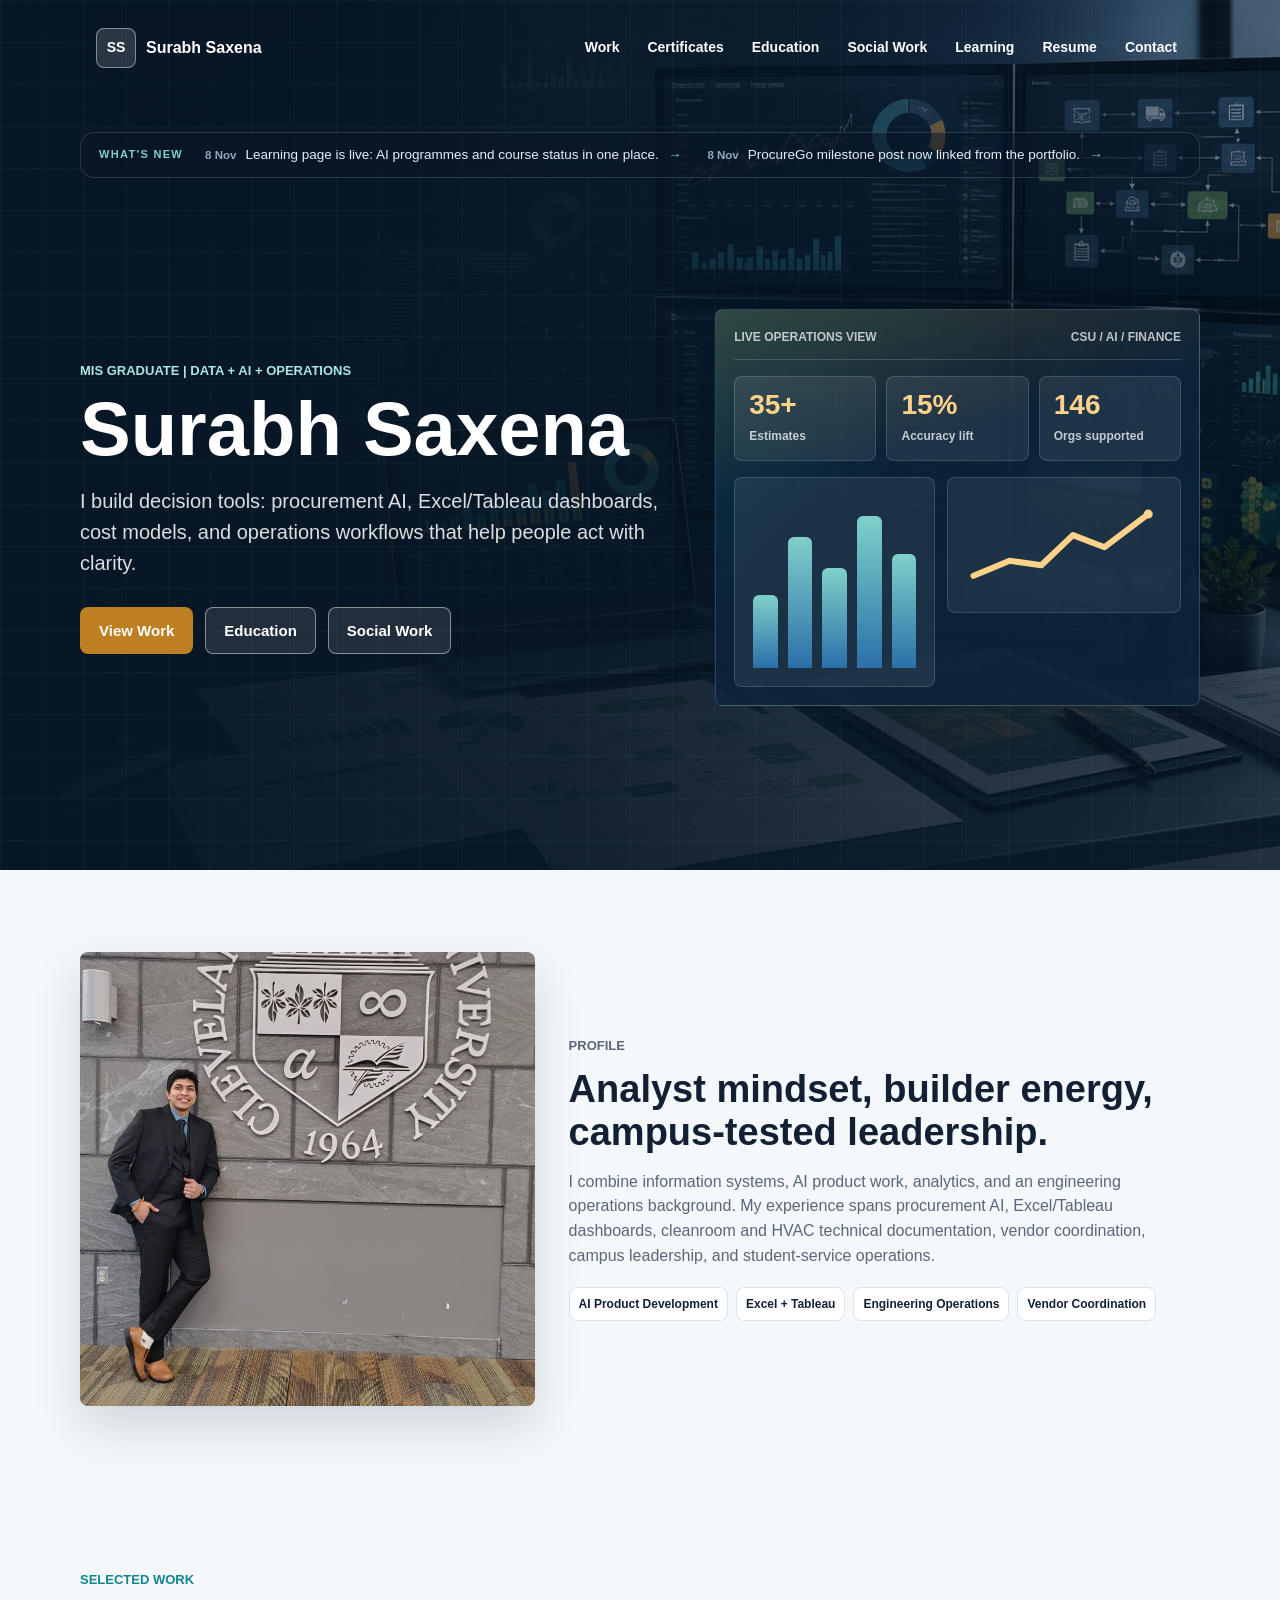
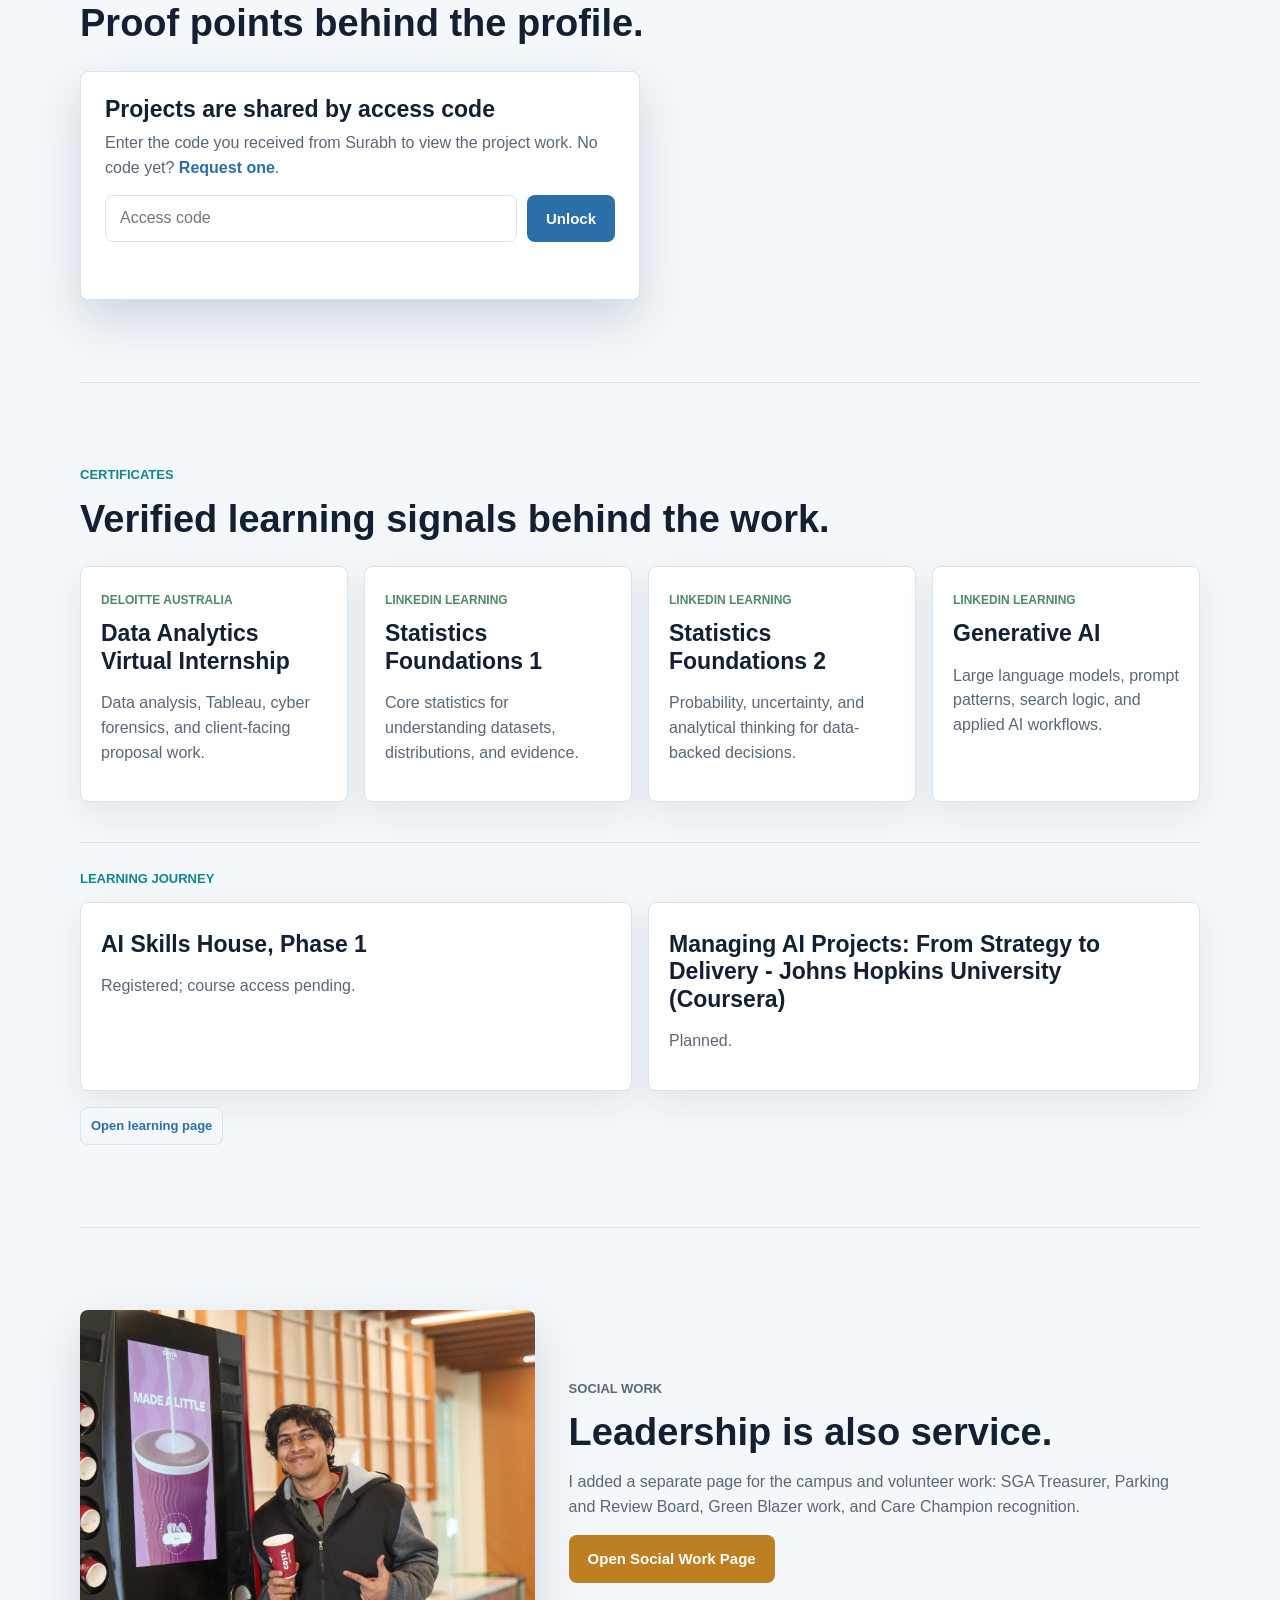
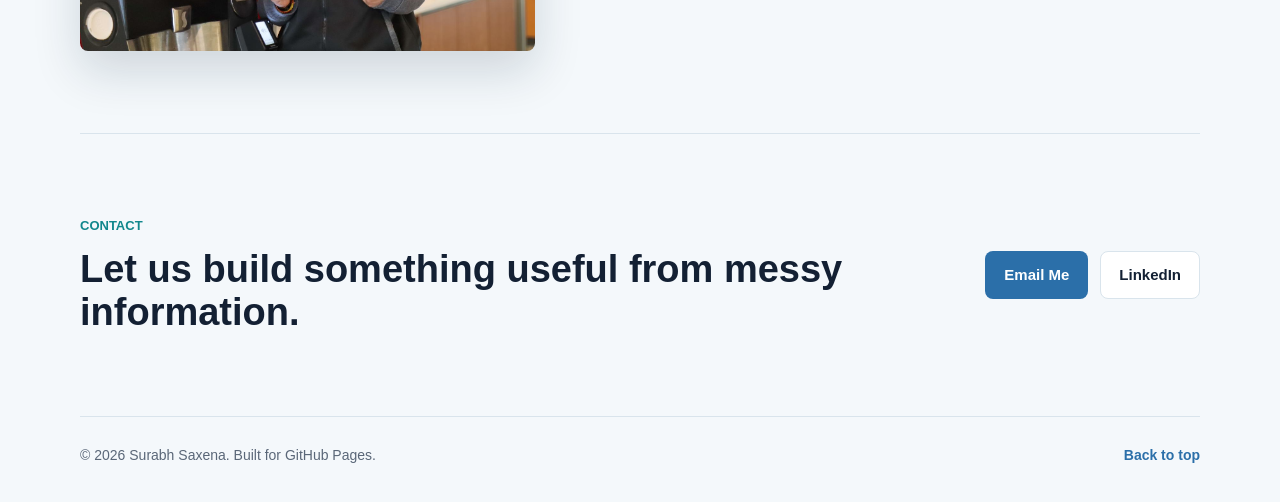
==== commit 0ab882e5: "Lock Work section behind an access code Project cards are AES-GCM encrypted in index.html and decryp" ====
--- a/index.html
+++ b/index.html
@@ -124,111 +124,23 @@
       <section class="section" id="work" aria-labelledby="work-title">
         <div class="section-heading reveal">
           <p class="eyebrow">Selected Work</p>
-          <h2 id="work-title">Public proof points behind the profile.</h2>
-        </div>
-
-        <div class="work-grid">
-          <article class="work-card reveal">
-            <div class="card-graphic ai-graphic" aria-hidden="true">
-              <span></span><span></span><span></span><span></span>
-            </div>
-            <p class="project-kicker">AI + Procurement</p>
-            <h3>ProcureGo</h3>
-            <p>AI procurement copilot for RFQs, supplier comparison, bid support, and auditable review.</p>
-            <div class="card-actions">
-              <a href="https://www.linkedin.com/posts/surabh-csu_week-3-completed-at-weston-ideation-lab-at-share-7473812387595460608-u2B2/" target="_blank" rel="noopener noreferrer">
-                LinkedIn post
-              </a>
-            </div>
-          </article>
-
-          <article class="work-card reveal">
-            <div class="card-graphic sheet-graphic" aria-hidden="true">
-              <span></span><span></span><span></span><span></span><span></span><span></span>
-              <span></span><span></span><span></span><span></span><span></span><span></span>
-            </div>
-            <p class="project-kicker">Excel + Tableau</p>
-            <h3>Analytics + Public Dashboards</h3>
-            <p>
-              Tableau and Excel work across sales, health, sports-budget, and cricket analysis themes,
-              built to explain the decision behind the number.
-            </p>
-            <div class="card-actions">
-              <a href="https://public.tableau.com/app/profile/surabh.saxena" target="_blank" rel="noopener noreferrer">
-                Tableau Public
-              </a>
-            </div>
-          </article>
-
-          <article class="work-card reveal">
-            <div class="card-graphic ops-graphic" aria-hidden="true">
-              <span></span><span></span><span></span><span></span>
-            </div>
-            <p class="project-kicker">Engineering + Operations</p>
-            <h3>Cleanroom & HVAC Systems</h3>
-            <p>
-              Heat-load calculations, BOQs, technical and compliance data sheets, vendor coordination,
-              and client communication for turnkey cleanroom projects.
-            </p>
-          </article>
-
-          <article class="work-card reveal">
-            <div class="card-graphic weather-graphic" aria-hidden="true">
-              <span class="weather-sun"></span>
-              <span class="weather-cloud"></span>
-              <span class="weather-rain one"></span>
-              <span class="weather-rain two"></span>
-              <span class="weather-line"></span>
-            </div>
-            <p class="project-kicker">JavaScript + Weather API</p>
-            <h3>Live Weather Studio</h3>
-            <p>
-              Animated weather dashboard with city search, Open-Meteo live data, comfort notes,
-              forecast cards, unit switching, and responsive graphics.
-            </p>
-            <div class="card-actions">
-              <a href="https://surabh-data.github.io/live-weather-studio/" target="_blank" rel="noopener noreferrer">
-                Live App
-              </a>
-              <a href="https://github.com/surabh-data/live-weather-studio" target="_blank" rel="noopener noreferrer">
-                GitHub Repo
-              </a>
-            </div>
-          </article>
-
-          <article class="work-card reveal">
-            <div class="card-graphic trust-graphic" aria-hidden="true">
-              <span></span><span></span><span></span>
-            </div>
-            <p class="project-kicker">JavaScript + Online Safety</p>
-            <h3>Parakh</h3>
-            <p>
-              Scam-check tool for social media contacts. Scores identity signals, reported history,
-              and conversation behaviour, reads screenshots on the device, and builds a risk report
-              for platforms and cyber cells.
-            </p>
-            <div class="card-actions">
-              <a href="https://surabh-data.github.io/parakh/" target="_blank" rel="noopener noreferrer">
-                Live App
-              </a>
-            </div>
-          </article>
-        </div>
-
-        <div class="work-links reveal">
-          <a class="button primary" href="https://github.com/surabh-data" target="_blank" rel="noopener noreferrer">
-            GitHub Profile
-          </a>
-          <a class="button secondary" href="https://surabh-data.github.io/live-weather-studio/" target="_blank" rel="noopener noreferrer">
-            Live Weather Studio
-          </a>
-          <a class="button secondary" href="https://public.tableau.com/app/profile/surabh.saxena" target="_blank" rel="noopener noreferrer">
-            Tableau Public
-          </a>
-          <a class="button secondary" href="https://www.hackerrank.com/surabhdata" target="_blank" rel="noopener noreferrer">
-            HackerRank
-          </a>
-        </div>
+          <h2 id="work-title">Proof points behind the profile.</h2>
+        </div>
+
+        <div class="work-lock reveal" data-work-lock>
+          <h3>Projects are shared by access code</h3>
+          <p>Enter the code you received from Surabh to view the project work. No code yet?
+            <a href="#contact">Request one</a>.</p>
+          <form class="work-lock-form" data-work-form>
+            <label class="visually-hidden" for="work-code">Access code</label>
+            <input id="work-code" type="password" autocomplete="off" placeholder="Access code" required data-work-code />
+            <button class="button primary" type="submit" data-work-submit>Unlock</button>
+          </form>
+          <p class="work-lock-status" role="status" aria-live="polite" data-work-status></p>
+          <noscript><p>JavaScript is needed to unlock this section.</p></noscript>
+        </div>
+        <div data-work-content hidden></div>
+        <script type="application/json" id="work-locked">{"v":1,"iter":600000,"salt":"IKPb/sUevpQW1ESKfBwZFQ==","iv":"I11jwM8vJ/802ea7","data":"S14kHtHG7BiwdNr83yU52CL7/QTV5XVICzKgRn8BSrZqvOsmbfO8V+pKI183H6Qg9QZmRdYvt+mOXkMfVZiDMh9+8W9qiWBCcRKcMbDzmoDzbCmfsPZXQ7xT9DJhO8UlcX0mGxv6ij/SZJCG5L8go2D4kTQ+buPRX0zqRH/T4R7fV15RW47qO8OEp2ioROQ19yGpu+aAOHG3yJPOKUyk8UD0o2w+/5JEpNVQwn9+5/O12+sN/2DAeQC8HoYq8DmxUOK6aod8O0fa6ZsbqTbxjy9uubOhMiWTd3eKCEbKxL/jZfBisO4hRH+3b3BlHhSZmUjXBXM9jfPkTUNfl9ANu5QJjqXq1mlfXOxmR4yDnXMZPQPN2R9hv/A4+rHtrF8ytrsTF+x06BjzYvXS7EMzRqNoAKEgL5/El9BbExdvJ2n96/GP1v7zEBU7Tp81Jy+C3RHZPjxIJpr1vJMJJwv4okoypthLMj1FBUW8MmhFw+zHfCJim/jsD4bw/+qa1l16tVy4iABnbsmE37eYuaXuclCGjJpiS+NO8LM+GSw2fzACEFBcZPwJ/1HC+h8XVRAz5+aZudhdJRbc2pws53ZzcaguYG/xYjbqZz24LDvC9RK+wabHBx3zIy2TvyI9L98bVpX1Kwb08IEIZ8cQhl4hxNQLGp3kQDzbpsaTlhuhypqMsB3r6OJ3Nz/wDuz/bWyW///3mGzef7nMpgsi3sV3P0qbWVAwSncB6l+/qJyWM3lZ7WIjb5T+4hykz7M7kKH90JKm8VRtT/cZETBee0opJpqUnyZezl9DJOnTFOf/1ypoPmu3IA9yLPKfYINjzlf6FcxBr8JOdgnMOdXr+dNv77uHYTJf9NtPoAyJF84xbaISQL7+Rvw6RNdtAvd2/H24P+SMImvtywr9VcFUtuTsmhEPMq6b8n/x4c8UoVXcDIILdMzyin09edf3Pmwx3yk1kaT+dI+rfsW1CYjhTvjP9ZuB+gK0AoP9KHNvjweQRQWU/u6+iTqjAYvlPfLTkAqQpRndqQ2lXR4Nc8GxQ4x6u/gEA0l4heLpyNQsdQXYPPW7Uyz8SqbbHFx5vsRkN7WI2//bRjcJvG1nI+NjcKYf/0TDBcCa5RgSr7AHS3t+a1dxT9G06fVn+7ER0pZcbSSGALYgKnrcURGtbgu6m4Acxn6b5Kj4tVwxJKDDkLTawynGZkYiKwiuxyGZSiwSnNhK0wSSr6+++dNk+afXCmg8c0QUftSAEB/Kxeh0GSDkxyseVMhwnmeFuRMx9q/cgMJmm7hjmtITdADMmspZpWSgyatHRNIcBMPlFi1J6fCkRw/VO9r3ANkHJFigrCNkA5JPQ2kBubA5TlUCraNyL0Y2Z18z0zcgaAjiH459gq+A2xSFhXxH3CgQvF/27XNH5a8ak3oIXU1zkzzjapIy/1jS14vYzEgaQOYV4wEyXWUDtsSVb/3bCra9C6hkqYkThZz/cPGhtnSGbYC5Eam5PUZK5sx5bjA1z2QzJQSt4RTRVxjIH9g9TpKbd4v8jG28iM+Q6QbxVUOP/NneAqbNBf3eIwOvgRT1xAMncvaJVoqkj0KnVgn2WMsUVWZZ2qbESyAi/9wfwuvoNYgWm7g8lRZve4OOJTxkgFuI6M41GOr83w8wTQhDagtkpBHbmU1mBSDJC3gFkNz//ECBTstPTBQArAtd//d80DpN7kw6es3YyOPlDB/Ry+rCNujUGT5hgyueJ1RcY/j/rOZStziidXr8AiWaL6wOW1f1+M7B0KdXKUtrG8JPHPYm7m5x/CLRLHdnCR0UbicFHM4qyGQD05HfYowHQ95Q3XivpoFiv+Eg4cTr2xO0ByHxyvQjmx4uITYhv95p1fJ1rl953vQy92/jv7r937rgSFz2DC9bKXz07w2UqWy7hcP0aSQTaToiwDvydMey8KZSCjbLJZ5QDxswoEbrsXNbndFKUgreV8UCf8cC740CipgedRU+nWridFpOr8cD+I5TAXsZi09AwYK3YFIgbMtxDW/CK+NEIQp/cvwJlDGWW692kKvz0qPQP2pswXxMogPlepZ5hszkNrWVt50sgr9mAs17K+6BUlFutiCWMoKt9pAfX1+WJdNv8ByYROdIVRZXRF1ZQ4zUM4KmhkO6mR709Ae4e38IE+/[base64]/GK04Md4JpSWyr4rZG6T6vp0F4vGf4riJiTgw12n65uNi1H8+QmYTLYR4HlbZ0nUukcGRKZp0AKUpR/PMmg8G18e8YPYLTtTUulTRDb54uOjQehxt2Ihyk+QaqgO5bghzP37aMkRsdMlRNRDKLlIgiH+awRAQQgJmZw1G+y27+OFWYPNZaNkp6jl/zTEte0a4Jn27LFqVCMbbkwPZ2HD8qGN8fIiX1FystFu502VKVZWTwrZrtLdp7qjPVHE1zBQrA7LLcL/utUrfsjGdxL0OBB/TBKRJ6KW8pP6RTvM5wZd3dOpQElzJ7xZ/[base64]/RTQ9A1JL3JElbO6yN3BffRMBqnm775VFTbg7AyYLWGGCaRs5vwTIKnzp3bmZK9P9/edYyKdgTBJ9qr3GLRo7961cCblR2RwWTWvl9Auqsrq7fn5xYUQ6pXiRMfmsqg8z4o+XjV4BZjVDFJD134LjuuxA/BXY3tJF47NnAHF7afxrsUW18A7E8lx9UexUsMgBpJxcGVspaCN3jsyKpc/jSEu1fuaeaiXx/Ne29ksnnrc3ZiCKxWF/yaSuC0xIgdDVXSpuWtIN4mEaunvXEN0pmG6HWF1MaE9/MfwH/ksig7V/T8Pap5b/r7WwIKBTJaPGmkhtqNWVlX/XgQn6975RMrmunP9uwImTxkrL9vHvrE0fJlZMrZLqcznh/hQQHx76Q0TM9VYtTkvwu7t9FRLbusVpb2ioUdciTHDE+xqZEBr8ZliIIyy/Qg0qVdUu08IqLoR+fpGGXRWypAx2IGxyHNUui7OO1MBwJCvRVu+E5wLotvfNyxuqYKIpFOFOGT1tXg/cp+RProFCOLyUbsoIoeNai142K66kSepzNuNdtpZTQwYiiKhuC6EGANeT3ZceqhX8kp8e3d69e5ClrBAJmfVz1TMrLZYmI39tHqyX9jOHw1pYCe38aue//hF3QikCivubOLwx3a7/GIv1tI+HmCc3zTXBSnmzUYgdndJR6ZFbvuJ8C6vwBadvWeOcW4mAAUSxeIEbS3vRnakPvQJ5VA0Ys1tYJhR7Xe08Fl7/NmtYVjjkFgZfXH+rLEFC3PYmtw4iBBat1V0Sscsn0wSNVNScNVuT4VInVH/xV4SVF+pNUeIVhhwqmfe0VOAcd3Sc7PKMqBEwOjy+WiHr8lTsHdnnEOZZZxly1wa3r/s6OcfBOl60pbslhYaz4miPnA1nbgMw14TZiZzKXEgNGEUPZqFCBQO4S+eBQ2erfXuxSLpVZ9e32JTU4rk1Ba/r68UbXzKutwaKhvb0cMloQgzz7H9lOzvmUK0MOI7/na9swTC3hf3vqxW3g4kbv77JFY8B5H03SE+oSIJ39ibIXuayC7LuXWzsVK6kT5Qt+IeRaeNlVeG4TFIMWsGJRHhQgcx9RDVmKTR05ierDAVtWpV+4GOqNn1aNofUpIFGCv4yBS3rMkErsLG7wkHNPQsGo3KuPtMKTphYcXE8AEnOqaS2Ldbvo3cY3Z4WjPgDF/OvK4yZARikhkhombQ2jM4yfTBGqPnf4wjXlzfLN8fDutuL5uc2BniJOLQwIpWKboFs26WzRTBI2unEcVXsZg1RE6bpaEMMIhY/[base64]/LXsWwspur/WCSxDZjvfaT3zbyZfC9QkiYLXxuQRNq4n0C/kahw/oVVRJ5y0kmCpOoIoSwGIcvW2iAOT3NEZxJRTLVjXyMF9HkSCgtvy3DbsdbyVIMwskaqbsYWqEL+lMi5cgfZBmHceaT/A9uA0sug2PVytysbt869tgOEECyM9ezMD3a8ct9whh3gXLNqiCdBUqcDuEkalihDruYK9CdPdQwAmusdiQMLpppsgJ9T40DYfIyGwS+hVb5W5q0fS0aFO97NoU6WGB/A8ajDiHGdayoV5g9YRAII0Wduux4wXh4NnVAIo/644jlEBBslUkFJqc/tHxVX1GRmoESfYP62Sa+Xa/+oBPyjrE/9yjkzvkddfG06tPJLHntAO8eX5vaVfEAl4b3oFMsvaXo3xIVi785gTjfTCkudI/NAcZMIPTeDjRP45GBh2zsgILmU0JEN7l2d5z1BZITGZnWQCnzPnZBgXxh3bc6DdzmgZrwcIMBcjs5flCeUp2MrAHw+3pczbsX9vtANCtdnBrTRKxq7eFtPWz2vFhDqbh3oyev0wfM2JxPKSYb44evJiukqg121oNPy/MhkJhT4ULEHf6rR/bRpQ09TwLqD6iMS3hoC4py4KbcPxap+adjDPDQ/c6QY7J8X0QuJYS8+96deGJTOtzqpy6JsEAlOtKVaPGy8TqvS4T8FJcwgxfjPhkmyvnAix2ooBSrNfw4LPlWOC6f5PHhqsiL4pKcNd80W0id89wskbHCRixkAufrprOiYVhngf2q/I4kSLoWfKqyAKUsPtaqTsFCewB9TOVXuRkHcZt7rOpNm8RIAxBEhE7ZgLfQCoJus2Uiqhu6DrS/Jeb8UQ1sMTNi89N3vuBPQv9DhRmLJEJfW4ppEUeKi1YImmfmBlt/bSvlv2nVH+o/3OzROp2iG+H0oaDDOnRRugyJ5F5Ix3XvLDphf/IO8TVpGtVox5UXUX8qKyn11Xhkriex/tNkDJcYBZQi7ii1e6gj61pVYZa6/aq2EHBLLfEV4IPMbaUCJxSH7NIUUDL53JUwK951LhvUGurSSGrJHZHagdP/NxBqWqk9kbmSPxSmIkb3R50hB7kg6wbl1G5q7YcNiDs6w/2DQYCTXaewMJgftn6ycv/zslTl61G7aBwVm4JPhOPk42Wfkg+jdWjCT3mYq526KWbx9bsjco/3TMd9HE25+ctE5sq1GERNMxHkgOjxaf3CZC+PvyG1Du0gnUSFIan2PK03w1UKPhTNlpr+uaDcsnyWY8fqpNqXWXKIxzWXBQ8kjPIg4RjGiTYRT92Y+jeF7Gwn/i/IIYsWrLbV3yyMXDRqtfwtWfMxTu904T0vbeNIiArweOW6dLB0U+PTh+cSoAQGhiNJh1fjLPQKshZXDNpH8UJ+7aJ9M3FVpoV5VVdu6eODVdOUMsi1/HoXuSZGakV7y+4uZxNJmYej0FtiK+SEivoUl61bcrA8SP0kHiTcw71S5GsYC2bNotYjcjWbOsQ3bIPu8G10lFHRgWnsKPw2rZ82GQc0idqp5icXE6q6L3/8+MmYcnwcVdAivFEYm/76NBG2NSvrjTmAgOMNrboSWpGXc0cfviuteaq198POmJ0uKpbrCiSs6eEgrqsSF7YEpCXiATckYMQLzKF/KtSdKd6xN+zvAgrt+iGYqqRyCUhE7XdJm5yeelIjA5nDuvqB2os8yawlpE83csQcYEEECRZq0JWS46vZJu45H18emnNsS0+ZVpMJoaRYZA2TacvLzBfUiQBXuQk7WieP5UeNjAKjmZZzItWCStTEMKBpGvwyXknU/6BMSwExAhBAw9lxfnccEgZt6J/xU5NWHHc+SUIHcPvYBKpB9CHOknpZrM6/kMMjZZHPTkEUts+UmVylVJ0yYxDzuyPjLtsb1A1CmAU67ireYm0Z7OEI1LaDiZJ6HGkFdtU5quytRNhHK5JjH6AOoXj0LPfq5Lj4HaJ84rFOvNxNBEuOnlaGDqcAQ4clHVI="}</script>
       </section>
 
       <section class="section credentials-section" id="credentials" aria-labelledby="credentials-title">
--- a/styles.css
+++ b/styles.css
@@ -1946,3 +1946,79 @@
     gap: 8px;
   }
 }
+
+/* Work section access code */
+.visually-hidden {
+  position: absolute;
+  width: 1px;
+  height: 1px;
+  overflow: hidden;
+  clip: rect(0 0 0 0);
+  white-space: nowrap;
+}
+
+.work-lock {
+  max-width: 560px;
+  border: 1px solid var(--line);
+  border-radius: 8px;
+  background: var(--panel);
+  padding: 24px;
+  box-shadow: var(--shadow);
+}
+
+.work-lock h3 {
+  margin: 0 0 8px;
+}
+
+.work-lock p {
+  margin: 0 0 14px;
+  color: var(--muted);
+}
+
+.work-lock a {
+  color: var(--blue);
+  font-weight: 700;
+}
+
+.work-lock-form {
+  display: flex;
+  flex-wrap: wrap;
+  gap: 10px;
+}
+
+.work-lock-form input {
+  flex: 1 1 200px;
+  min-height: 46px;
+  border: 1px solid var(--line);
+  border-radius: 8px;
+  padding: 10px 14px;
+  font: inherit;
+  color: var(--ink);
+  background: #ffffff;
+}
+
+.work-lock-form input:focus-visible {
+  outline: 2px solid var(--blue);
+  outline-offset: 1px;
+}
+
+.work-lock-form .button {
+  cursor: pointer;
+  background: var(--blue);
+}
+
+.work-lock-form .button:disabled {
+  opacity: 0.6;
+  cursor: progress;
+}
+
+.work-lock-status {
+  min-height: 1.4em;
+  margin: 12px 0 0;
+  font-size: 14px;
+}
+
+[data-work-content][hidden],
+.work-lock[hidden] {
+  display: none;
+}
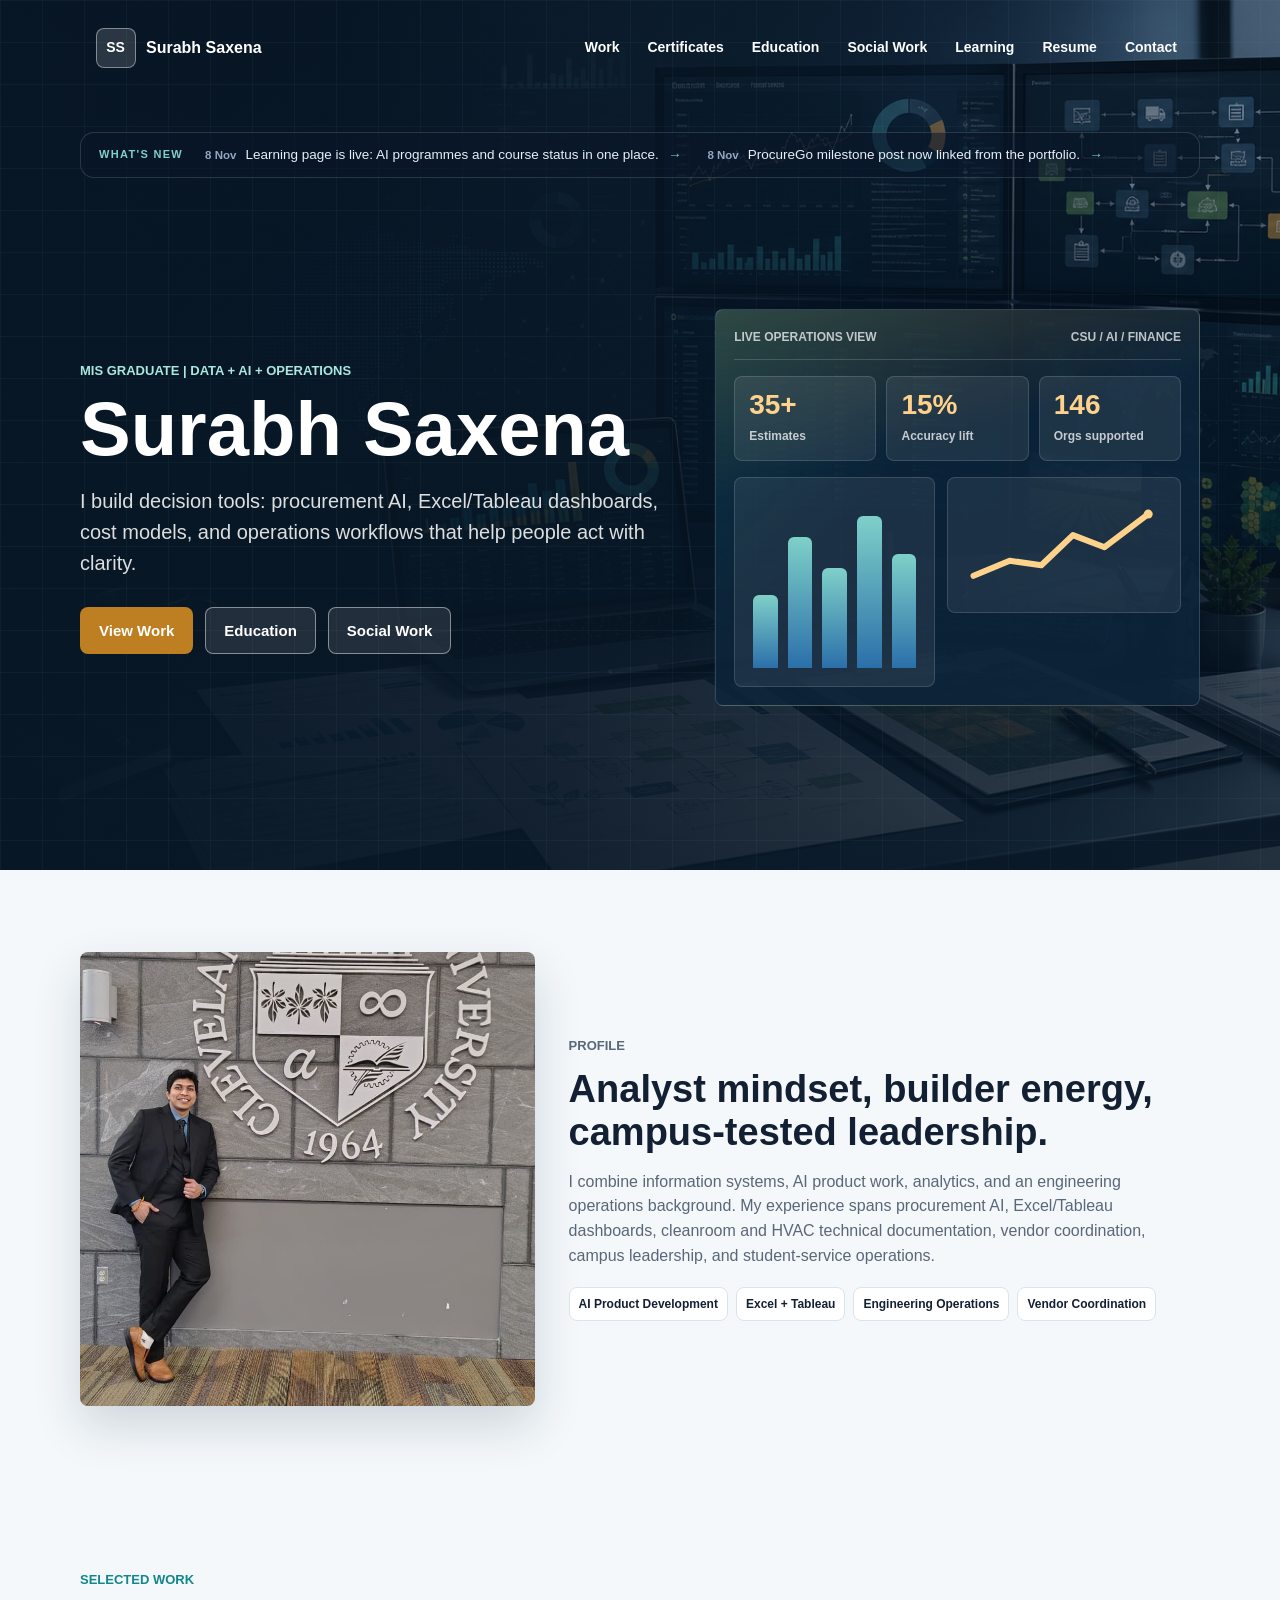
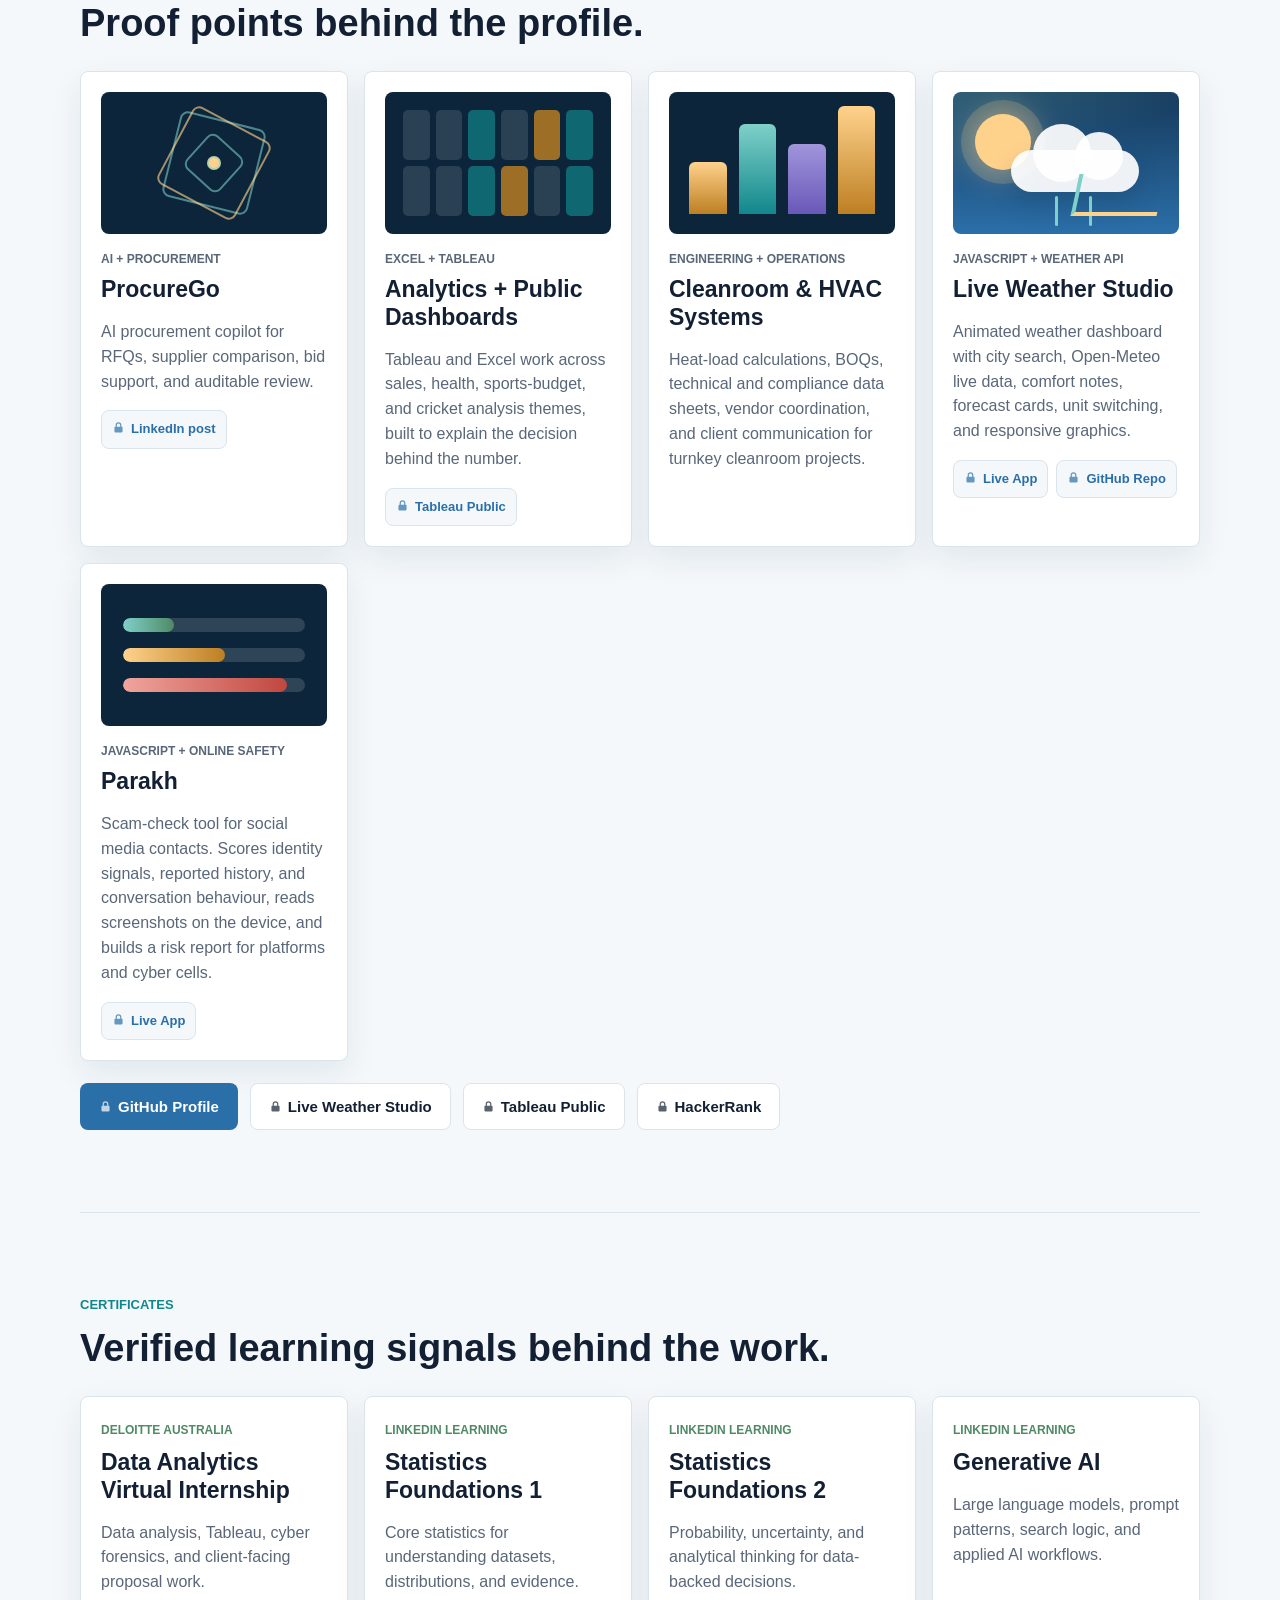
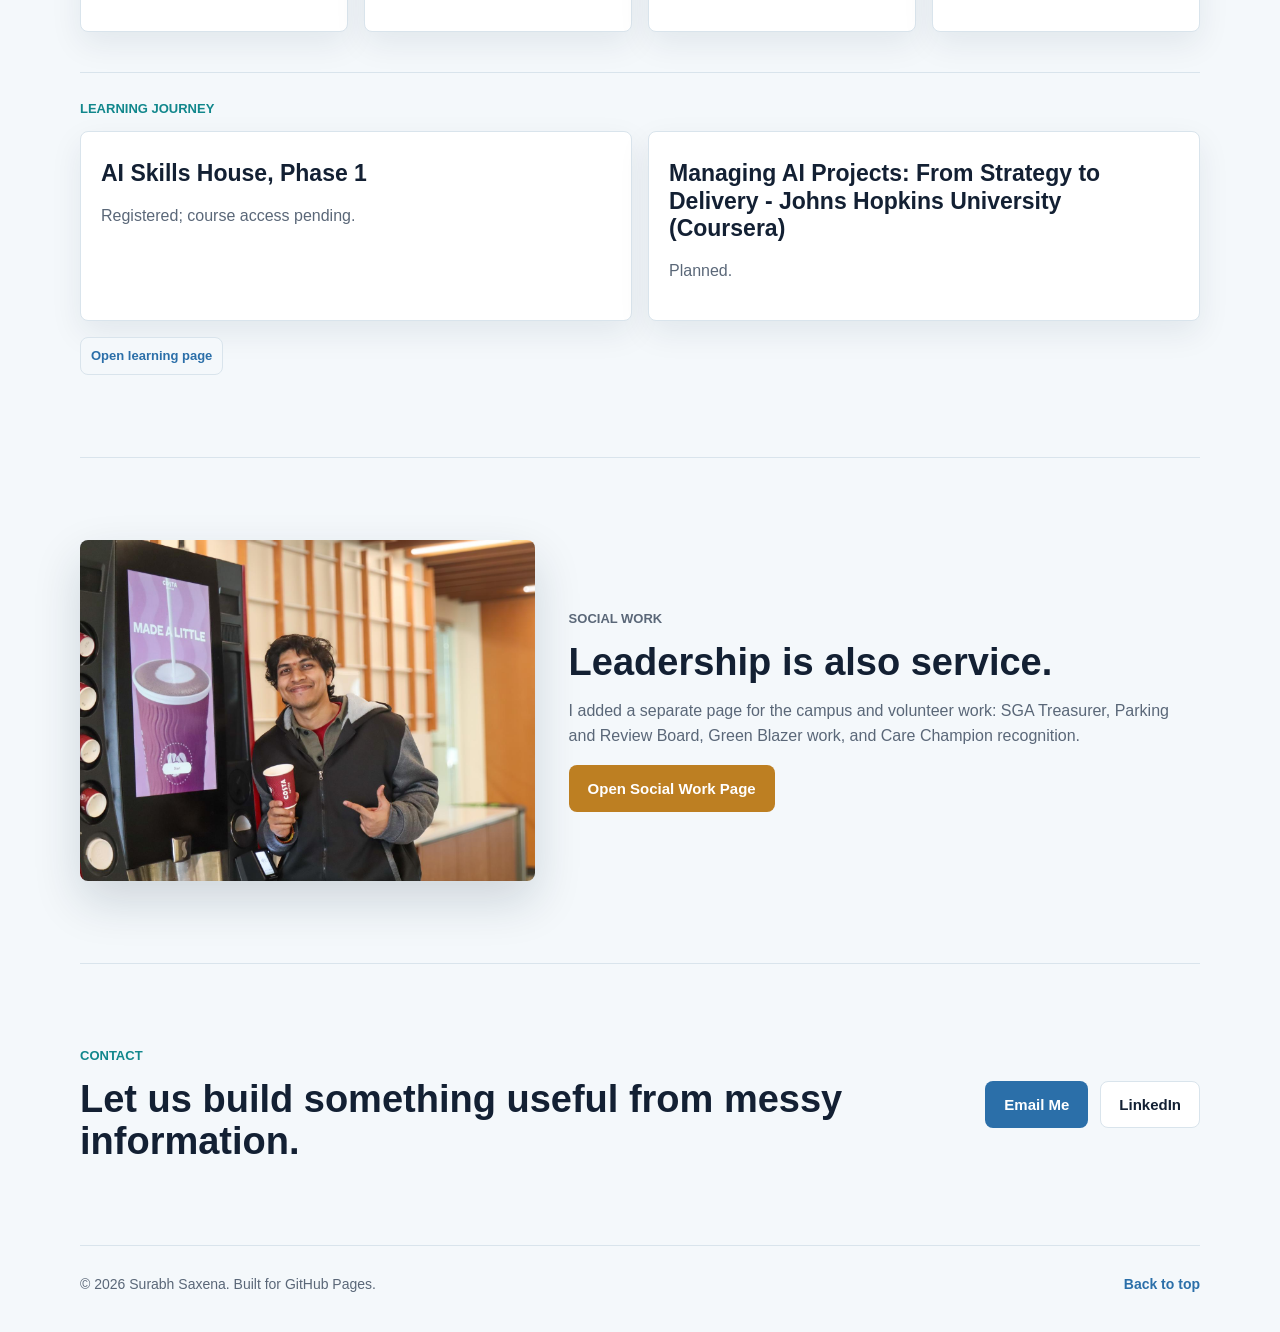
==== commit 30f77e74: "Show project cards publicly and lock only their links behind the access code Cards are visible again" ====
--- a/index.html
+++ b/index.html
@@ -127,20 +127,108 @@
           <h2 id="work-title">Proof points behind the profile.</h2>
         </div>
 
-        <div class="work-lock reveal" data-work-lock>
-          <h3>Projects are shared by access code</h3>
-          <p>Enter the code you received from Surabh to view the project work. No code yet?
-            <a href="#contact">Request one</a>.</p>
+        <!-- work:start -->
+        <div class="work-grid">
+          <article class="work-card reveal">
+            <div class="card-graphic ai-graphic" aria-hidden="true">
+              <span></span><span></span><span></span><span></span>
+            </div>
+            <p class="project-kicker">AI + Procurement</p>
+            <h3>ProcureGo</h3>
+            <p>AI procurement copilot for RFQs, supplier comparison, bid support, and auditable review.</p>
+            <div class="card-actions">
+              <a href="#work" data-locked-link="0"><svg class="lock-icon" viewBox="0 0 16 16" aria-hidden="true"><path d="M4.5 7V5a3.5 3.5 0 0 1 7 0v2H12a1 1 0 0 1 1 1v5a1 1 0 0 1-1 1H4a1 1 0 0 1-1-1V8a1 1 0 0 1 1-1h.5Zm1.5 0h4V5a2 2 0 0 0-4 0v2Z"/></svg>LinkedIn post</a>
+            </div>
+          </article>
+
+          <article class="work-card reveal">
+            <div class="card-graphic sheet-graphic" aria-hidden="true">
+              <span></span><span></span><span></span><span></span><span></span><span></span>
+              <span></span><span></span><span></span><span></span><span></span><span></span>
+            </div>
+            <p class="project-kicker">Excel + Tableau</p>
+            <h3>Analytics + Public Dashboards</h3>
+            <p>
+              Tableau and Excel work across sales, health, sports-budget, and cricket analysis themes,
+              built to explain the decision behind the number.
+            </p>
+            <div class="card-actions">
+              <a href="#work" data-locked-link="1"><svg class="lock-icon" viewBox="0 0 16 16" aria-hidden="true"><path d="M4.5 7V5a3.5 3.5 0 0 1 7 0v2H12a1 1 0 0 1 1 1v5a1 1 0 0 1-1 1H4a1 1 0 0 1-1-1V8a1 1 0 0 1 1-1h.5Zm1.5 0h4V5a2 2 0 0 0-4 0v2Z"/></svg>Tableau Public</a>
+            </div>
+          </article>
+
+          <article class="work-card reveal">
+            <div class="card-graphic ops-graphic" aria-hidden="true">
+              <span></span><span></span><span></span><span></span>
+            </div>
+            <p class="project-kicker">Engineering + Operations</p>
+            <h3>Cleanroom & HVAC Systems</h3>
+            <p>
+              Heat-load calculations, BOQs, technical and compliance data sheets, vendor coordination,
+              and client communication for turnkey cleanroom projects.
+            </p>
+          </article>
+
+          <article class="work-card reveal">
+            <div class="card-graphic weather-graphic" aria-hidden="true">
+              <span class="weather-sun"></span>
+              <span class="weather-cloud"></span>
+              <span class="weather-rain one"></span>
+              <span class="weather-rain two"></span>
+              <span class="weather-line"></span>
+            </div>
+            <p class="project-kicker">JavaScript + Weather API</p>
+            <h3>Live Weather Studio</h3>
+            <p>
+              Animated weather dashboard with city search, Open-Meteo live data, comfort notes,
+              forecast cards, unit switching, and responsive graphics.
+            </p>
+            <div class="card-actions">
+              <a href="#work" data-locked-link="2"><svg class="lock-icon" viewBox="0 0 16 16" aria-hidden="true"><path d="M4.5 7V5a3.5 3.5 0 0 1 7 0v2H12a1 1 0 0 1 1 1v5a1 1 0 0 1-1 1H4a1 1 0 0 1-1-1V8a1 1 0 0 1 1-1h.5Zm1.5 0h4V5a2 2 0 0 0-4 0v2Z"/></svg>Live App</a>
+              <a href="#work" data-locked-link="3"><svg class="lock-icon" viewBox="0 0 16 16" aria-hidden="true"><path d="M4.5 7V5a3.5 3.5 0 0 1 7 0v2H12a1 1 0 0 1 1 1v5a1 1 0 0 1-1 1H4a1 1 0 0 1-1-1V8a1 1 0 0 1 1-1h.5Zm1.5 0h4V5a2 2 0 0 0-4 0v2Z"/></svg>GitHub Repo</a>
+            </div>
+          </article>
+
+          <article class="work-card reveal">
+            <div class="card-graphic trust-graphic" aria-hidden="true">
+              <span></span><span></span><span></span>
+            </div>
+            <p class="project-kicker">JavaScript + Online Safety</p>
+            <h3>Parakh</h3>
+            <p>
+              Scam-check tool for social media contacts. Scores identity signals, reported history,
+              and conversation behaviour, reads screenshots on the device, and builds a risk report
+              for platforms and cyber cells.
+            </p>
+            <div class="card-actions">
+              <a href="#work" data-locked-link="4"><svg class="lock-icon" viewBox="0 0 16 16" aria-hidden="true"><path d="M4.5 7V5a3.5 3.5 0 0 1 7 0v2H12a1 1 0 0 1 1 1v5a1 1 0 0 1-1 1H4a1 1 0 0 1-1-1V8a1 1 0 0 1 1-1h.5Zm1.5 0h4V5a2 2 0 0 0-4 0v2Z"/></svg>Live App</a>
+            </div>
+          </article>
+        </div>
+
+        <div class="work-links reveal">
+          <a class="button primary" href="#work" data-locked-link="5"><svg class="lock-icon" viewBox="0 0 16 16" aria-hidden="true"><path d="M4.5 7V5a3.5 3.5 0 0 1 7 0v2H12a1 1 0 0 1 1 1v5a1 1 0 0 1-1 1H4a1 1 0 0 1-1-1V8a1 1 0 0 1 1-1h.5Zm1.5 0h4V5a2 2 0 0 0-4 0v2Z"/></svg>GitHub Profile</a>
+          <a class="button secondary" href="#work" data-locked-link="6"><svg class="lock-icon" viewBox="0 0 16 16" aria-hidden="true"><path d="M4.5 7V5a3.5 3.5 0 0 1 7 0v2H12a1 1 0 0 1 1 1v5a1 1 0 0 1-1 1H4a1 1 0 0 1-1-1V8a1 1 0 0 1 1-1h.5Zm1.5 0h4V5a2 2 0 0 0-4 0v2Z"/></svg>Live Weather Studio</a>
+          <a class="button secondary" href="#work" data-locked-link="7"><svg class="lock-icon" viewBox="0 0 16 16" aria-hidden="true"><path d="M4.5 7V5a3.5 3.5 0 0 1 7 0v2H12a1 1 0 0 1 1 1v5a1 1 0 0 1-1 1H4a1 1 0 0 1-1-1V8a1 1 0 0 1 1-1h.5Zm1.5 0h4V5a2 2 0 0 0-4 0v2Z"/></svg>Tableau Public</a>
+          <a class="button secondary" href="#work" data-locked-link="8"><svg class="lock-icon" viewBox="0 0 16 16" aria-hidden="true"><path d="M4.5 7V5a3.5 3.5 0 0 1 7 0v2H12a1 1 0 0 1 1 1v5a1 1 0 0 1-1 1H4a1 1 0 0 1-1-1V8a1 1 0 0 1 1-1h.5Zm1.5 0h4V5a2 2 0 0 0-4 0v2Z"/></svg>HackerRank</a>
+        </div>
+        <!-- work:end -->
+
+        <dialog class="work-lock" data-work-dialog aria-labelledby="work-lock-title">
           <form class="work-lock-form" data-work-form>
+            <h3 id="work-lock-title">Enter access code</h3>
+            <p>Project links open with the code you received from Surabh. No code yet?
+              <a href="mailto:surabhdata@gmail.com?subject=Portfolio%20access%20code">Request one</a>.</p>
             <label class="visually-hidden" for="work-code">Access code</label>
             <input id="work-code" type="password" autocomplete="off" placeholder="Access code" required data-work-code />
-            <button class="button primary" type="submit" data-work-submit>Unlock</button>
+            <p class="work-lock-status" role="status" aria-live="polite" data-work-status></p>
+            <div class="work-lock-actions">
+              <button class="button" type="button" data-work-cancel>Cancel</button>
+              <button class="button primary" type="submit" data-work-submit>Unlock</button>
+            </div>
           </form>
-          <p class="work-lock-status" role="status" aria-live="polite" data-work-status></p>
-          <noscript><p>JavaScript is needed to unlock this section.</p></noscript>
-        </div>
-        <div data-work-content hidden></div>
-        <script type="application/json" id="work-locked">{"v":1,"iter":600000,"salt":"IKPb/sUevpQW1ESKfBwZFQ==","iv":"I11jwM8vJ/802ea7","data":"S14kHtHG7BiwdNr83yU52CL7/QTV5XVICzKgRn8BSrZqvOsmbfO8V+pKI183H6Qg9QZmRdYvt+mOXkMfVZiDMh9+8W9qiWBCcRKcMbDzmoDzbCmfsPZXQ7xT9DJhO8UlcX0mGxv6ij/SZJCG5L8go2D4kTQ+buPRX0zqRH/T4R7fV15RW47qO8OEp2ioROQ19yGpu+aAOHG3yJPOKUyk8UD0o2w+/5JEpNVQwn9+5/O12+sN/2DAeQC8HoYq8DmxUOK6aod8O0fa6ZsbqTbxjy9uubOhMiWTd3eKCEbKxL/jZfBisO4hRH+3b3BlHhSZmUjXBXM9jfPkTUNfl9ANu5QJjqXq1mlfXOxmR4yDnXMZPQPN2R9hv/A4+rHtrF8ytrsTF+x06BjzYvXS7EMzRqNoAKEgL5/El9BbExdvJ2n96/GP1v7zEBU7Tp81Jy+C3RHZPjxIJpr1vJMJJwv4okoypthLMj1FBUW8MmhFw+zHfCJim/jsD4bw/+qa1l16tVy4iABnbsmE37eYuaXuclCGjJpiS+NO8LM+GSw2fzACEFBcZPwJ/1HC+h8XVRAz5+aZudhdJRbc2pws53ZzcaguYG/xYjbqZz24LDvC9RK+wabHBx3zIy2TvyI9L98bVpX1Kwb08IEIZ8cQhl4hxNQLGp3kQDzbpsaTlhuhypqMsB3r6OJ3Nz/wDuz/bWyW///3mGzef7nMpgsi3sV3P0qbWVAwSncB6l+/qJyWM3lZ7WIjb5T+4hykz7M7kKH90JKm8VRtT/cZETBee0opJpqUnyZezl9DJOnTFOf/1ypoPmu3IA9yLPKfYINjzlf6FcxBr8JOdgnMOdXr+dNv77uHYTJf9NtPoAyJF84xbaISQL7+Rvw6RNdtAvd2/H24P+SMImvtywr9VcFUtuTsmhEPMq6b8n/x4c8UoVXcDIILdMzyin09edf3Pmwx3yk1kaT+dI+rfsW1CYjhTvjP9ZuB+gK0AoP9KHNvjweQRQWU/u6+iTqjAYvlPfLTkAqQpRndqQ2lXR4Nc8GxQ4x6u/gEA0l4heLpyNQsdQXYPPW7Uyz8SqbbHFx5vsRkN7WI2//bRjcJvG1nI+NjcKYf/0TDBcCa5RgSr7AHS3t+a1dxT9G06fVn+7ER0pZcbSSGALYgKnrcURGtbgu6m4Acxn6b5Kj4tVwxJKDDkLTawynGZkYiKwiuxyGZSiwSnNhK0wSSr6+++dNk+afXCmg8c0QUftSAEB/Kxeh0GSDkxyseVMhwnmeFuRMx9q/cgMJmm7hjmtITdADMmspZpWSgyatHRNIcBMPlFi1J6fCkRw/VO9r3ANkHJFigrCNkA5JPQ2kBubA5TlUCraNyL0Y2Z18z0zcgaAjiH459gq+A2xSFhXxH3CgQvF/27XNH5a8ak3oIXU1zkzzjapIy/1jS14vYzEgaQOYV4wEyXWUDtsSVb/3bCra9C6hkqYkThZz/cPGhtnSGbYC5Eam5PUZK5sx5bjA1z2QzJQSt4RTRVxjIH9g9TpKbd4v8jG28iM+Q6QbxVUOP/NneAqbNBf3eIwOvgRT1xAMncvaJVoqkj0KnVgn2WMsUVWZZ2qbESyAi/9wfwuvoNYgWm7g8lRZve4OOJTxkgFuI6M41GOr83w8wTQhDagtkpBHbmU1mBSDJC3gFkNz//ECBTstPTBQArAtd//d80DpN7kw6es3YyOPlDB/Ry+rCNujUGT5hgyueJ1RcY/j/rOZStziidXr8AiWaL6wOW1f1+M7B0KdXKUtrG8JPHPYm7m5x/CLRLHdnCR0UbicFHM4qyGQD05HfYowHQ95Q3XivpoFiv+Eg4cTr2xO0ByHxyvQjmx4uITYhv95p1fJ1rl953vQy92/jv7r937rgSFz2DC9bKXz07w2UqWy7hcP0aSQTaToiwDvydMey8KZSCjbLJZ5QDxswoEbrsXNbndFKUgreV8UCf8cC740CipgedRU+nWridFpOr8cD+I5TAXsZi09AwYK3YFIgbMtxDW/CK+NEIQp/cvwJlDGWW692kKvz0qPQP2pswXxMogPlepZ5hszkNrWVt50sgr9mAs17K+6BUlFutiCWMoKt9pAfX1+WJdNv8ByYROdIVRZXRF1ZQ4zUM4KmhkO6mR709Ae4e38IE+/[base64]/GK04Md4JpSWyr4rZG6T6vp0F4vGf4riJiTgw12n65uNi1H8+QmYTLYR4HlbZ0nUukcGRKZp0AKUpR/PMmg8G18e8YPYLTtTUulTRDb54uOjQehxt2Ihyk+QaqgO5bghzP37aMkRsdMlRNRDKLlIgiH+awRAQQgJmZw1G+y27+OFWYPNZaNkp6jl/zTEte0a4Jn27LFqVCMbbkwPZ2HD8qGN8fIiX1FystFu502VKVZWTwrZrtLdp7qjPVHE1zBQrA7LLcL/utUrfsjGdxL0OBB/TBKRJ6KW8pP6RTvM5wZd3dOpQElzJ7xZ/[base64]/RTQ9A1JL3JElbO6yN3BffRMBqnm775VFTbg7AyYLWGGCaRs5vwTIKnzp3bmZK9P9/edYyKdgTBJ9qr3GLRo7961cCblR2RwWTWvl9Auqsrq7fn5xYUQ6pXiRMfmsqg8z4o+XjV4BZjVDFJD134LjuuxA/BXY3tJF47NnAHF7afxrsUW18A7E8lx9UexUsMgBpJxcGVspaCN3jsyKpc/jSEu1fuaeaiXx/Ne29ksnnrc3ZiCKxWF/yaSuC0xIgdDVXSpuWtIN4mEaunvXEN0pmG6HWF1MaE9/MfwH/ksig7V/T8Pap5b/r7WwIKBTJaPGmkhtqNWVlX/XgQn6975RMrmunP9uwImTxkrL9vHvrE0fJlZMrZLqcznh/hQQHx76Q0TM9VYtTkvwu7t9FRLbusVpb2ioUdciTHDE+xqZEBr8ZliIIyy/Qg0qVdUu08IqLoR+fpGGXRWypAx2IGxyHNUui7OO1MBwJCvRVu+E5wLotvfNyxuqYKIpFOFOGT1tXg/cp+RProFCOLyUbsoIoeNai142K66kSepzNuNdtpZTQwYiiKhuC6EGANeT3ZceqhX8kp8e3d69e5ClrBAJmfVz1TMrLZYmI39tHqyX9jOHw1pYCe38aue//hF3QikCivubOLwx3a7/GIv1tI+HmCc3zTXBSnmzUYgdndJR6ZFbvuJ8C6vwBadvWeOcW4mAAUSxeIEbS3vRnakPvQJ5VA0Ys1tYJhR7Xe08Fl7/NmtYVjjkFgZfXH+rLEFC3PYmtw4iBBat1V0Sscsn0wSNVNScNVuT4VInVH/xV4SVF+pNUeIVhhwqmfe0VOAcd3Sc7PKMqBEwOjy+WiHr8lTsHdnnEOZZZxly1wa3r/s6OcfBOl60pbslhYaz4miPnA1nbgMw14TZiZzKXEgNGEUPZqFCBQO4S+eBQ2erfXuxSLpVZ9e32JTU4rk1Ba/r68UbXzKutwaKhvb0cMloQgzz7H9lOzvmUK0MOI7/na9swTC3hf3vqxW3g4kbv77JFY8B5H03SE+oSIJ39ibIXuayC7LuXWzsVK6kT5Qt+IeRaeNlVeG4TFIMWsGJRHhQgcx9RDVmKTR05ierDAVtWpV+4GOqNn1aNofUpIFGCv4yBS3rMkErsLG7wkHNPQsGo3KuPtMKTphYcXE8AEnOqaS2Ldbvo3cY3Z4WjPgDF/OvK4yZARikhkhombQ2jM4yfTBGqPnf4wjXlzfLN8fDutuL5uc2BniJOLQwIpWKboFs26WzRTBI2unEcVXsZg1RE6bpaEMMIhY/[base64]/LXsWwspur/WCSxDZjvfaT3zbyZfC9QkiYLXxuQRNq4n0C/kahw/oVVRJ5y0kmCpOoIoSwGIcvW2iAOT3NEZxJRTLVjXyMF9HkSCgtvy3DbsdbyVIMwskaqbsYWqEL+lMi5cgfZBmHceaT/A9uA0sug2PVytysbt869tgOEECyM9ezMD3a8ct9whh3gXLNqiCdBUqcDuEkalihDruYK9CdPdQwAmusdiQMLpppsgJ9T40DYfIyGwS+hVb5W5q0fS0aFO97NoU6WGB/A8ajDiHGdayoV5g9YRAII0Wduux4wXh4NnVAIo/644jlEBBslUkFJqc/tHxVX1GRmoESfYP62Sa+Xa/+oBPyjrE/9yjkzvkddfG06tPJLHntAO8eX5vaVfEAl4b3oFMsvaXo3xIVi785gTjfTCkudI/NAcZMIPTeDjRP45GBh2zsgILmU0JEN7l2d5z1BZITGZnWQCnzPnZBgXxh3bc6DdzmgZrwcIMBcjs5flCeUp2MrAHw+3pczbsX9vtANCtdnBrTRKxq7eFtPWz2vFhDqbh3oyev0wfM2JxPKSYb44evJiukqg121oNPy/MhkJhT4ULEHf6rR/bRpQ09TwLqD6iMS3hoC4py4KbcPxap+adjDPDQ/c6QY7J8X0QuJYS8+96deGJTOtzqpy6JsEAlOtKVaPGy8TqvS4T8FJcwgxfjPhkmyvnAix2ooBSrNfw4LPlWOC6f5PHhqsiL4pKcNd80W0id89wskbHCRixkAufrprOiYVhngf2q/I4kSLoWfKqyAKUsPtaqTsFCewB9TOVXuRkHcZt7rOpNm8RIAxBEhE7ZgLfQCoJus2Uiqhu6DrS/Jeb8UQ1sMTNi89N3vuBPQv9DhRmLJEJfW4ppEUeKi1YImmfmBlt/bSvlv2nVH+o/3OzROp2iG+H0oaDDOnRRugyJ5F5Ix3XvLDphf/IO8TVpGtVox5UXUX8qKyn11Xhkriex/tNkDJcYBZQi7ii1e6gj61pVYZa6/aq2EHBLLfEV4IPMbaUCJxSH7NIUUDL53JUwK951LhvUGurSSGrJHZHagdP/NxBqWqk9kbmSPxSmIkb3R50hB7kg6wbl1G5q7YcNiDs6w/2DQYCTXaewMJgftn6ycv/zslTl61G7aBwVm4JPhOPk42Wfkg+jdWjCT3mYq526KWbx9bsjco/3TMd9HE25+ctE5sq1GERNMxHkgOjxaf3CZC+PvyG1Du0gnUSFIan2PK03w1UKPhTNlpr+uaDcsnyWY8fqpNqXWXKIxzWXBQ8kjPIg4RjGiTYRT92Y+jeF7Gwn/i/IIYsWrLbV3yyMXDRqtfwtWfMxTu904T0vbeNIiArweOW6dLB0U+PTh+cSoAQGhiNJh1fjLPQKshZXDNpH8UJ+7aJ9M3FVpoV5VVdu6eODVdOUMsi1/HoXuSZGakV7y+4uZxNJmYej0FtiK+SEivoUl61bcrA8SP0kHiTcw71S5GsYC2bNotYjcjWbOsQ3bIPu8G10lFHRgWnsKPw2rZ82GQc0idqp5icXE6q6L3/8+MmYcnwcVdAivFEYm/76NBG2NSvrjTmAgOMNrboSWpGXc0cfviuteaq198POmJ0uKpbrCiSs6eEgrqsSF7YEpCXiATckYMQLzKF/KtSdKd6xN+zvAgrt+iGYqqRyCUhE7XdJm5yeelIjA5nDuvqB2os8yawlpE83csQcYEEECRZq0JWS46vZJu45H18emnNsS0+ZVpMJoaRYZA2TacvLzBfUiQBXuQk7WieP5UeNjAKjmZZzItWCStTEMKBpGvwyXknU/6BMSwExAhBAw9lxfnccEgZt6J/xU5NWHHc+SUIHcPvYBKpB9CHOknpZrM6/kMMjZZHPTkEUts+UmVylVJ0yYxDzuyPjLtsb1A1CmAU67ireYm0Z7OEI1LaDiZJ6HGkFdtU5quytRNhHK5JjH6AOoXj0LPfq5Lj4HaJ84rFOvNxNBEuOnlaGDqcAQ4clHVI="}</script>
+        </dialog>
+        <script type="application/json" id="work-locked">{"v":2,"iter":600000,"salt":"1gx/BwODlhO1Yan65U/etg==","iv":"TSzqt3qxhmyc7Q6y","data":"Wn1AWyMJcegJ25PIx2sRY3MYYbBjSGOuxDZsOoIW9eja2bddgZZs9uarJQofiYEf0ro1QvEbgVg3mrLjWiILJICb13uNB9MrpR/ynbhLEQYr5b0OETqwpFggzZizXI3P360ac7X50kZooRRc2EBXQnVb3fEGKCeXvuldBt6xikCQjZs/caffmnzZHLivTqberFp+G1nzqAgZ3OVhhp5okLUaayWlmzoJXSVxiYDNEkA2VLSscPvL5+MtsGD8mH/i/RZmnP55G41vg3UVFWG8YjCwUQjee9AO4c7ThEmvxqYzBbcCRVXIPFKMwkA528+3hNes7cetYg8F/N7nHsyf6NWhdXFkyDsUYED7MfPc3uOyiEVPX1SRCce1GyN4QjD6ZY+XN2TVcgqRD3N68bWIBHz5qlwzFuWd02bNTIwGSDqzRydpaZQlQCdHdWNXoWHJpbwuc1qjH1+xpFn1WFOHIUdmqH/TOM5/5PNDdjoLOypfu7Vkv2TfUsg2jFEN5vZoxJkS+xcJ/b0tNNOhUgH/jF0nqyRyWcQIR0M6yaV4pgbGNLpH2IpFiRCBc+RuOgR0QJoSDtcn7eklIhsKso2LV7SgHpoYiuwYrshPcywQC3dE52kzZwLuzrmYUbFYfa/PUwILBRoRRvTKoWtdYb8XhNEdC7e3bSiCRYI4h4utm+n789nrps8="}</script>
       </section>
 
       <section class="section credentials-section" id="credentials" aria-labelledby="credentials-title">
--- a/styles.css
+++ b/styles.css
@@ -1957,13 +1957,33 @@
   white-space: nowrap;
 }
 
+.lock-icon {
+  display: inline-block;
+  width: 13px;
+  height: 13px;
+  margin-right: 6px;
+  flex: none;
+  fill: currentColor;
+  opacity: 0.7;
+  vertical-align: -1px;
+}
+
+.is-unlocked .lock-icon {
+  display: none;
+}
+
 .work-lock {
-  max-width: 560px;
+  width: min(440px, calc(100vw - 32px));
   border: 1px solid var(--line);
   border-radius: 8px;
   background: var(--panel);
+  color: var(--ink);
   padding: 24px;
   box-shadow: var(--shadow);
+}
+
+.work-lock::backdrop {
+  background: rgba(12, 37, 59, 0.55);
 }
 
 .work-lock h3 {
@@ -1980,14 +2000,8 @@
   font-weight: 700;
 }
 
-.work-lock-form {
-  display: flex;
-  flex-wrap: wrap;
-  gap: 10px;
-}
-
-.work-lock-form input {
-  flex: 1 1 200px;
+.work-lock input {
+  width: 100%;
   min-height: 46px;
   border: 1px solid var(--line);
   border-radius: 8px;
@@ -1997,28 +2011,38 @@
   background: #ffffff;
 }
 
-.work-lock-form input:focus-visible {
+.work-lock input:focus-visible {
   outline: 2px solid var(--blue);
   outline-offset: 1px;
 }
 
-.work-lock-form .button {
+.work-lock-status {
+  min-height: 1.4em;
+  margin: 10px 0 12px;
+  font-size: 14px;
+}
+
+.work-lock-actions {
+  display: flex;
+  justify-content: flex-end;
+  gap: 10px;
+}
+
+.work-lock-actions .button {
   cursor: pointer;
+  border-color: var(--line);
+  background: #ffffff;
+  color: var(--ink);
+  font-family: inherit;
+}
+
+.work-lock-actions .button.primary {
+  border-color: transparent;
   background: var(--blue);
-}
-
-.work-lock-form .button:disabled {
+  color: #ffffff;
+}
+
+.work-lock-actions .button:disabled {
   opacity: 0.6;
   cursor: progress;
 }
-
-.work-lock-status {
-  min-height: 1.4em;
-  margin: 12px 0 0;
-  font-size: 14px;
-}
-
-[data-work-content][hidden],
-.work-lock[hidden] {
-  display: none;
-}
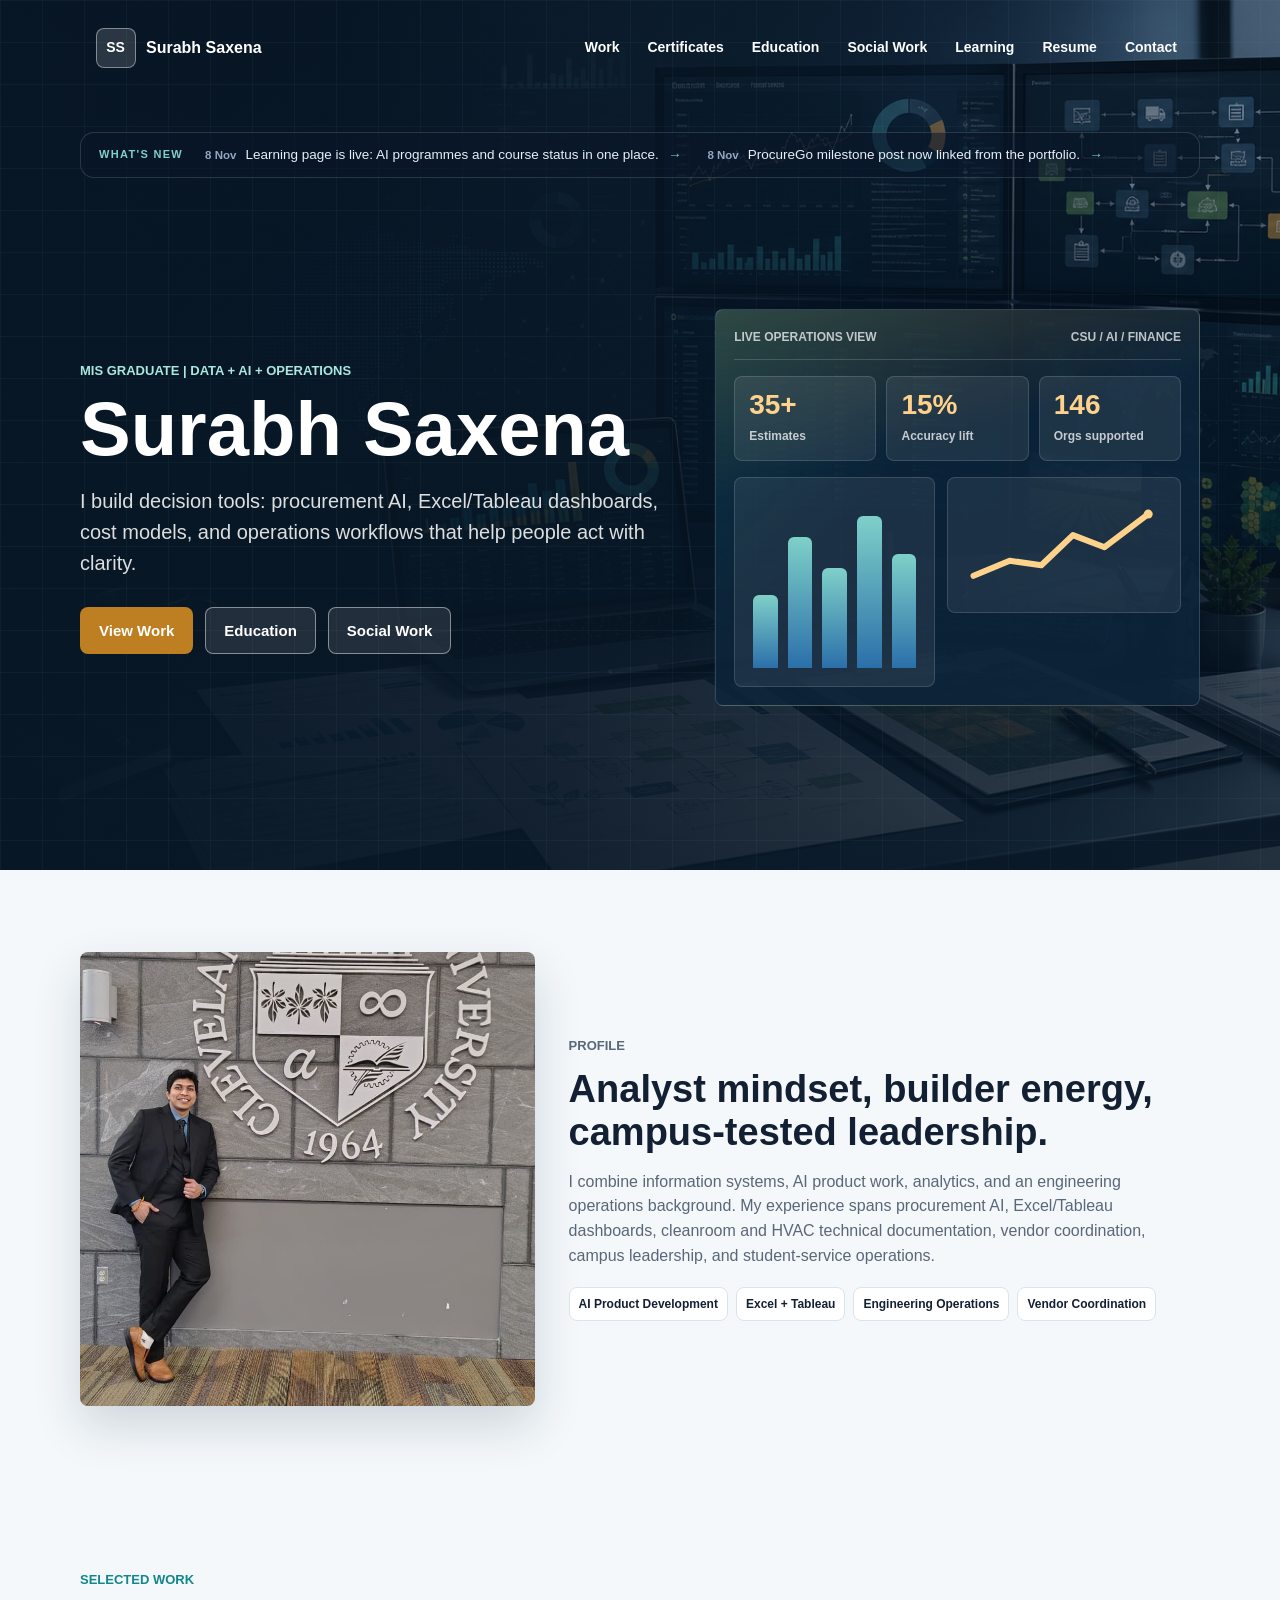
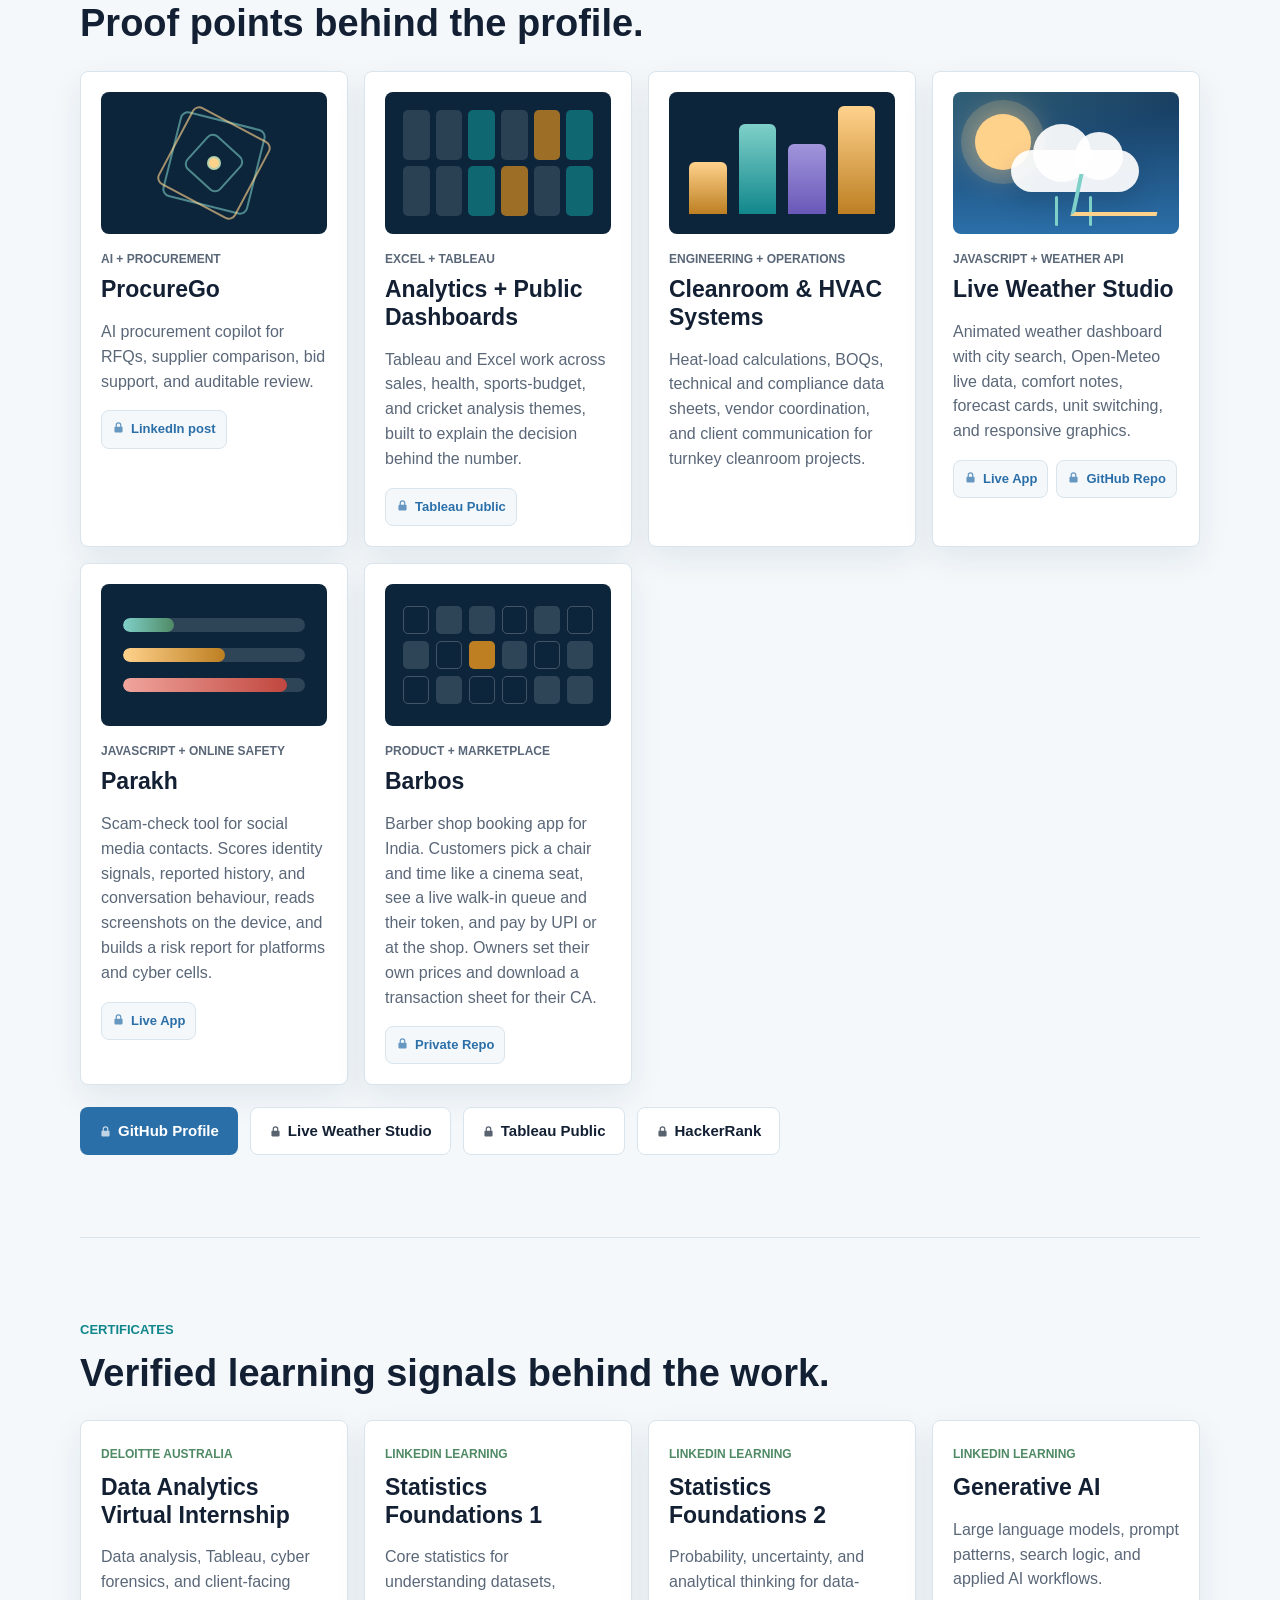
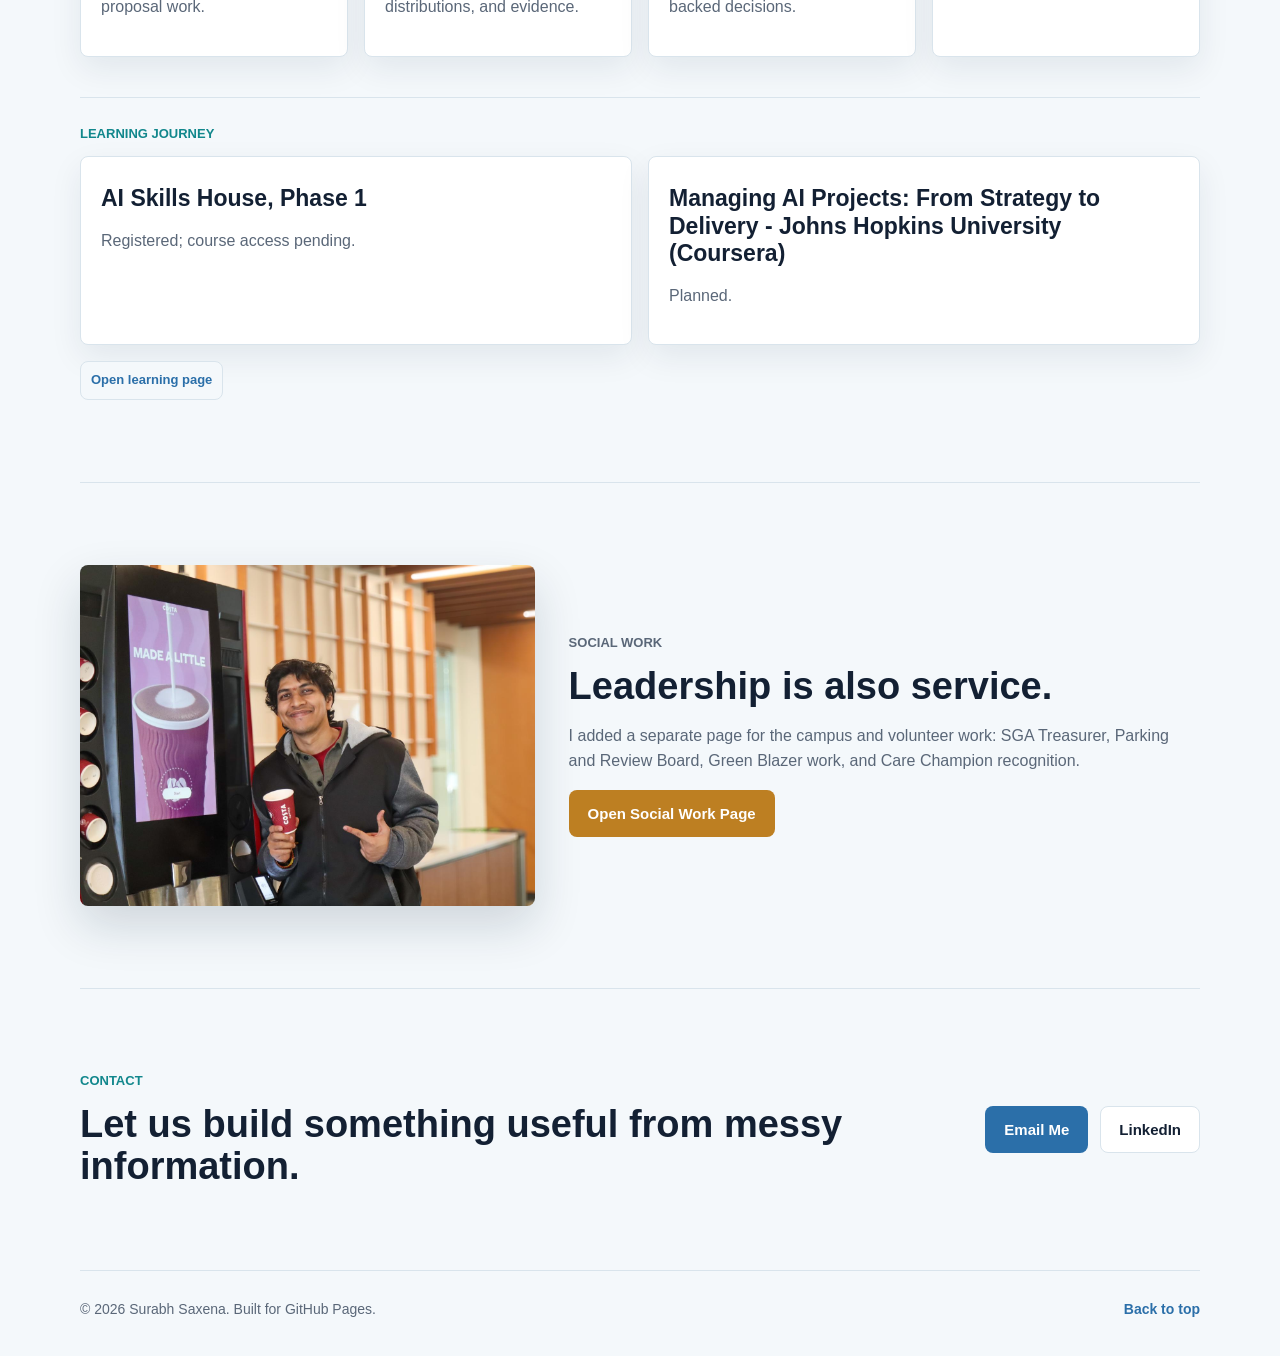
==== commit 07430da0: "Add Barbos to Work with its link locked behind the access code Co-Authored-By: Claude Opus 5.5 <nore" ====
--- a/index.html
+++ b/index.html
@@ -204,13 +204,30 @@
               <a href="#work" data-locked-link="4"><svg class="lock-icon" viewBox="0 0 16 16" aria-hidden="true"><path d="M4.5 7V5a3.5 3.5 0 0 1 7 0v2H12a1 1 0 0 1 1 1v5a1 1 0 0 1-1 1H4a1 1 0 0 1-1-1V8a1 1 0 0 1 1-1h.5Zm1.5 0h4V5a2 2 0 0 0-4 0v2Z"/></svg>Live App</a>
             </div>
           </article>
+          <article class="work-card reveal">
+            <div class="card-graphic chair-graphic" aria-hidden="true">
+              <span></span><span class="booked"></span><span class="booked"></span><span></span><span class="booked"></span><span></span>
+              <span class="booked"></span><span></span><span class="you"></span><span class="booked"></span><span></span><span class="booked"></span>
+              <span></span><span class="booked"></span><span></span><span></span><span class="booked"></span><span class="booked"></span>
+            </div>
+            <p class="project-kicker">Product + Marketplace</p>
+            <h3>Barbos</h3>
+            <p>
+              Barber shop booking app for India. Customers pick a chair and time like a cinema seat, see a live
+              walk-in queue and their token, and pay by UPI or at the shop. Owners set their own prices and
+              download a transaction sheet for their CA.
+            </p>
+            <div class="card-actions">
+              <a href="#work" data-locked-link="5"><svg class="lock-icon" viewBox="0 0 16 16" aria-hidden="true"><path d="M4.5 7V5a3.5 3.5 0 0 1 7 0v2H12a1 1 0 0 1 1 1v5a1 1 0 0 1-1 1H4a1 1 0 0 1-1-1V8a1 1 0 0 1 1-1h.5Zm1.5 0h4V5a2 2 0 0 0-4 0v2Z"/></svg>Private Repo</a>
+            </div>
+          </article>
         </div>
 
         <div class="work-links reveal">
-          <a class="button primary" href="#work" data-locked-link="5"><svg class="lock-icon" viewBox="0 0 16 16" aria-hidden="true"><path d="M4.5 7V5a3.5 3.5 0 0 1 7 0v2H12a1 1 0 0 1 1 1v5a1 1 0 0 1-1 1H4a1 1 0 0 1-1-1V8a1 1 0 0 1 1-1h.5Zm1.5 0h4V5a2 2 0 0 0-4 0v2Z"/></svg>GitHub Profile</a>
-          <a class="button secondary" href="#work" data-locked-link="6"><svg class="lock-icon" viewBox="0 0 16 16" aria-hidden="true"><path d="M4.5 7V5a3.5 3.5 0 0 1 7 0v2H12a1 1 0 0 1 1 1v5a1 1 0 0 1-1 1H4a1 1 0 0 1-1-1V8a1 1 0 0 1 1-1h.5Zm1.5 0h4V5a2 2 0 0 0-4 0v2Z"/></svg>Live Weather Studio</a>
-          <a class="button secondary" href="#work" data-locked-link="7"><svg class="lock-icon" viewBox="0 0 16 16" aria-hidden="true"><path d="M4.5 7V5a3.5 3.5 0 0 1 7 0v2H12a1 1 0 0 1 1 1v5a1 1 0 0 1-1 1H4a1 1 0 0 1-1-1V8a1 1 0 0 1 1-1h.5Zm1.5 0h4V5a2 2 0 0 0-4 0v2Z"/></svg>Tableau Public</a>
-          <a class="button secondary" href="#work" data-locked-link="8"><svg class="lock-icon" viewBox="0 0 16 16" aria-hidden="true"><path d="M4.5 7V5a3.5 3.5 0 0 1 7 0v2H12a1 1 0 0 1 1 1v5a1 1 0 0 1-1 1H4a1 1 0 0 1-1-1V8a1 1 0 0 1 1-1h.5Zm1.5 0h4V5a2 2 0 0 0-4 0v2Z"/></svg>HackerRank</a>
+          <a class="button primary" href="#work" data-locked-link="6"><svg class="lock-icon" viewBox="0 0 16 16" aria-hidden="true"><path d="M4.5 7V5a3.5 3.5 0 0 1 7 0v2H12a1 1 0 0 1 1 1v5a1 1 0 0 1-1 1H4a1 1 0 0 1-1-1V8a1 1 0 0 1 1-1h.5Zm1.5 0h4V5a2 2 0 0 0-4 0v2Z"/></svg>GitHub Profile</a>
+          <a class="button secondary" href="#work" data-locked-link="7"><svg class="lock-icon" viewBox="0 0 16 16" aria-hidden="true"><path d="M4.5 7V5a3.5 3.5 0 0 1 7 0v2H12a1 1 0 0 1 1 1v5a1 1 0 0 1-1 1H4a1 1 0 0 1-1-1V8a1 1 0 0 1 1-1h.5Zm1.5 0h4V5a2 2 0 0 0-4 0v2Z"/></svg>Live Weather Studio</a>
+          <a class="button secondary" href="#work" data-locked-link="8"><svg class="lock-icon" viewBox="0 0 16 16" aria-hidden="true"><path d="M4.5 7V5a3.5 3.5 0 0 1 7 0v2H12a1 1 0 0 1 1 1v5a1 1 0 0 1-1 1H4a1 1 0 0 1-1-1V8a1 1 0 0 1 1-1h.5Zm1.5 0h4V5a2 2 0 0 0-4 0v2Z"/></svg>Tableau Public</a>
+          <a class="button secondary" href="#work" data-locked-link="9"><svg class="lock-icon" viewBox="0 0 16 16" aria-hidden="true"><path d="M4.5 7V5a3.5 3.5 0 0 1 7 0v2H12a1 1 0 0 1 1 1v5a1 1 0 0 1-1 1H4a1 1 0 0 1-1-1V8a1 1 0 0 1 1-1h.5Zm1.5 0h4V5a2 2 0 0 0-4 0v2Z"/></svg>HackerRank</a>
         </div>
         <!-- work:end -->
 
@@ -228,7 +245,7 @@
             </div>
           </form>
         </dialog>
-        <script type="application/json" id="work-locked">{"v":2,"iter":600000,"salt":"1gx/BwODlhO1Yan65U/etg==","iv":"TSzqt3qxhmyc7Q6y","data":"Wn1AWyMJcegJ25PIx2sRY3MYYbBjSGOuxDZsOoIW9eja2bddgZZs9uarJQofiYEf0ro1QvEbgVg3mrLjWiILJICb13uNB9MrpR/ynbhLEQYr5b0OETqwpFggzZizXI3P360ac7X50kZooRRc2EBXQnVb3fEGKCeXvuldBt6xikCQjZs/caffmnzZHLivTqberFp+G1nzqAgZ3OVhhp5okLUaayWlmzoJXSVxiYDNEkA2VLSscPvL5+MtsGD8mH/i/RZmnP55G41vg3UVFWG8YjCwUQjee9AO4c7ThEmvxqYzBbcCRVXIPFKMwkA528+3hNes7cetYg8F/N7nHsyf6NWhdXFkyDsUYED7MfPc3uOyiEVPX1SRCce1GyN4QjD6ZY+XN2TVcgqRD3N68bWIBHz5qlwzFuWd02bNTIwGSDqzRydpaZQlQCdHdWNXoWHJpbwuc1qjH1+xpFn1WFOHIUdmqH/TOM5/5PNDdjoLOypfu7Vkv2TfUsg2jFEN5vZoxJkS+xcJ/b0tNNOhUgH/jF0nqyRyWcQIR0M6yaV4pgbGNLpH2IpFiRCBc+RuOgR0QJoSDtcn7eklIhsKso2LV7SgHpoYiuwYrshPcywQC3dE52kzZwLuzrmYUbFYfa/PUwILBRoRRvTKoWtdYb8XhNEdC7e3bSiCRYI4h4utm+n789nrps8="}</script>
+        <script type="application/json" id="work-locked">{"v":2,"iter":600000,"salt":"6y8RWykxPIpCA+BAkbt3IA==","iv":"MXYvsavjKya/kwi5","data":"Q0bhRJzGx7j9KZavng7kDxHr6wqUubQM58HHhTfcTUQ5yCnfuiugYNIslXr5HVMpixaPHNLSRRmnYkahSSgtNTdwrbJnk8+i1YfiQMTJQlCu1HMH2vWVit3TWBXdGZxm3JQv3mP/3pdeHKKlPtusn3csKrDxuwweG3xUFLU2Wotw65m6itf8KoJ3XkugYVbcATpdrisO08kKlO/o7kcj51X1U9re9+VVTtPmTA865mf7lPE1E9CciaNg0JkDmtDEjvj1kYxh4CaASB/grJVLCEuFQXF4bJqsweOE3/Kuo50hPgPwxo99lC5CyZ/UOmpK4P469dMrIPr7vFc1R1QPo5zcqzyeQjUT4QSwrNn5HNc0F5zS3s8L16PdFCjgQXxJiRy5mNQAIV4rudgT28/GlbFhHy3qLF3U/r6a3kPvWMtKp11S/sXhWCT7XAEcddzUC3tlTEgulu45Ps2/C4fvNl+TzDt6WFTbuIvRpFs5INpnuS9QD8uWLOW/b3LPB+uI0va+lEmxa2TYbnBq7KulDCGCNpbWQchcty40nISPWXKroMJt2fNyAoXJH69oOL4VZNtYAyobMJe6Q50w9AkWmvZiZmjM/5TYzwTuQ7U1rhBZIxfUWMzA420f0yA4s+q/YkdUya4v/FjH9EGQos9GKu0BGPgBLm6xZOla02E3J6SJsqkFcEM/Q0zdLCa8UeC7CQXYVRqt2tiq6gvYKe4B684koSV5cUuoJL8fbcrb"}</script>
       </section>
 
       <section class="section credentials-section" id="credentials" aria-labelledby="credentials-title">
--- a/styles.css
+++ b/styles.css
@@ -643,6 +643,30 @@
 
 .sheet-graphic span:nth-child(5n) {
   background: rgba(189, 127, 34, 0.82);
+}
+
+.chair-graphic {
+  display: grid;
+  grid-template-columns: repeat(6, 1fr);
+  grid-template-rows: repeat(3, 1fr);
+  gap: 7px;
+  padding: 22px 18px;
+}
+
+.chair-graphic span {
+  border-radius: 5px;
+  border: 1px solid rgba(255, 255, 255, 0.22);
+}
+
+.chair-graphic span.booked {
+  border-color: transparent;
+  background: rgba(255, 255, 255, 0.14);
+}
+
+.chair-graphic span.you {
+  border-color: transparent;
+  background: var(--amber);
+  animation: cellGlow 2.4s ease-in-out infinite;
 }
 
 .ops-graphic {
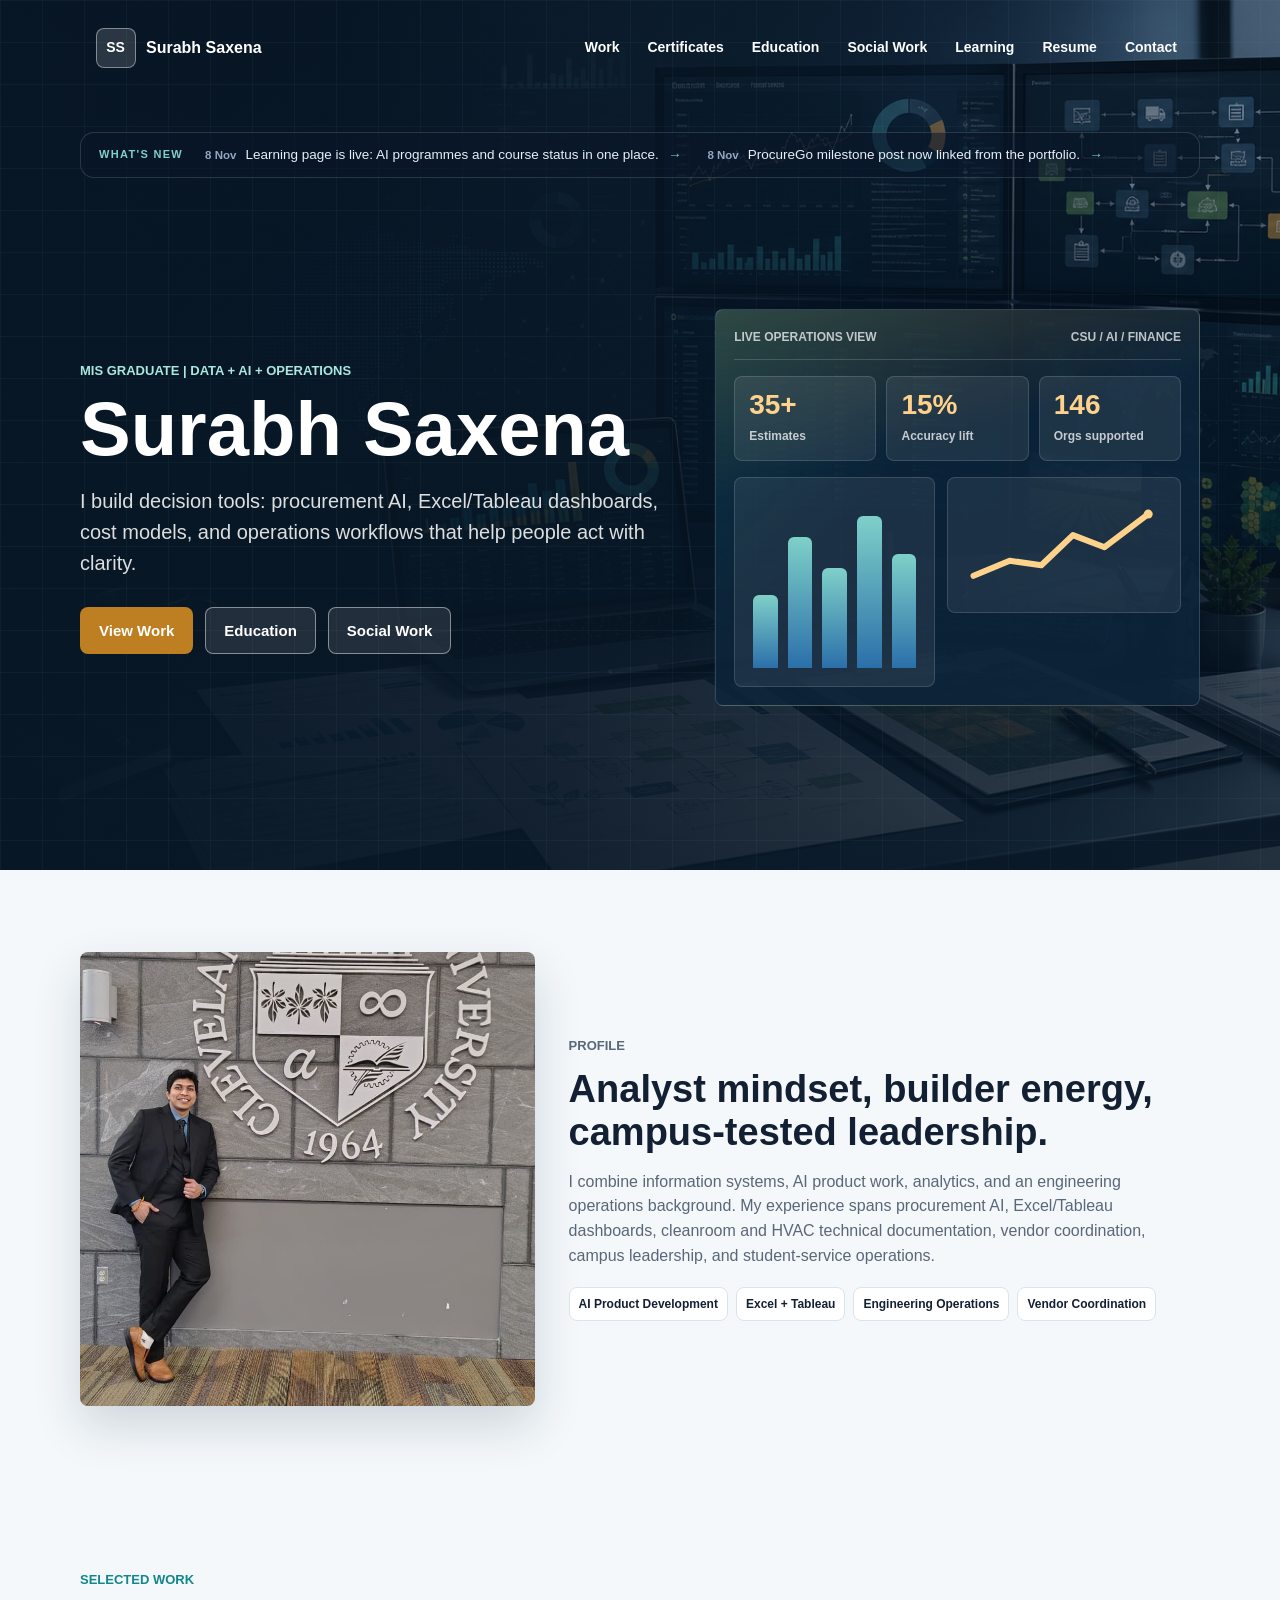
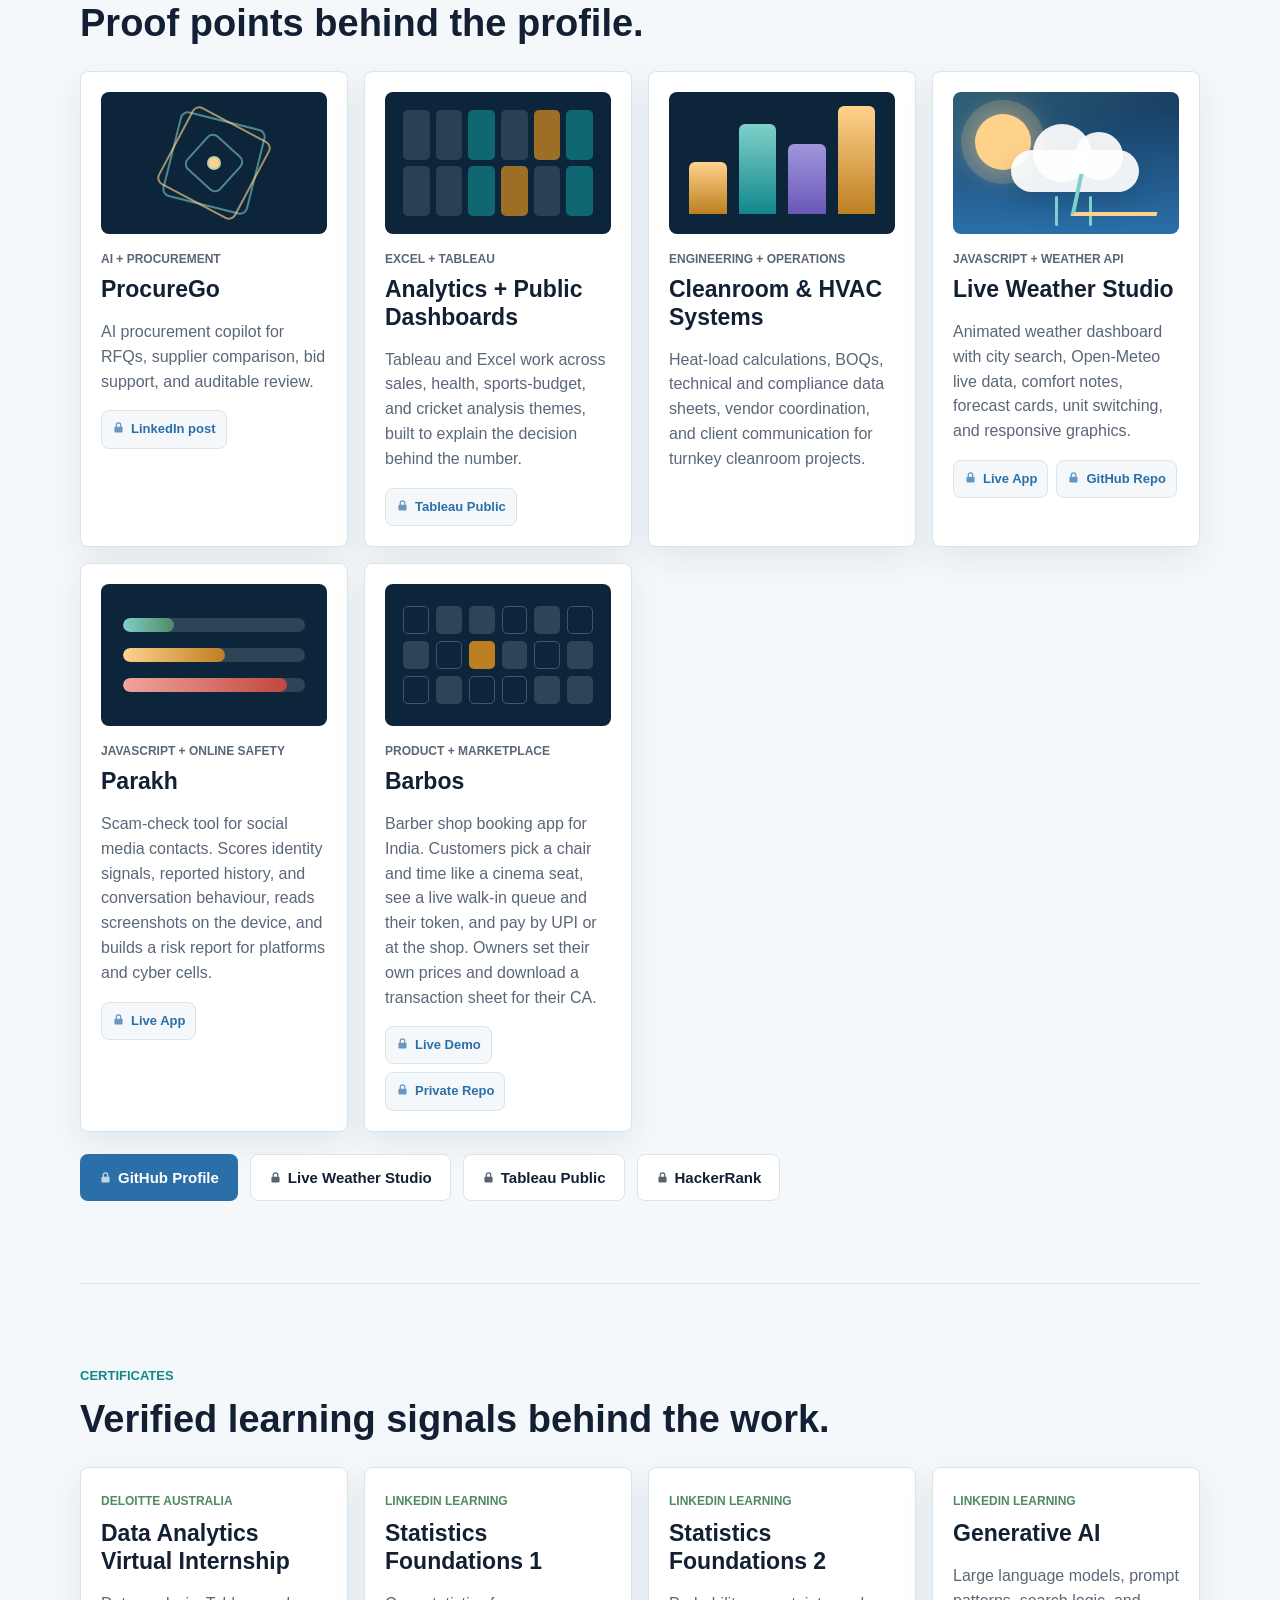
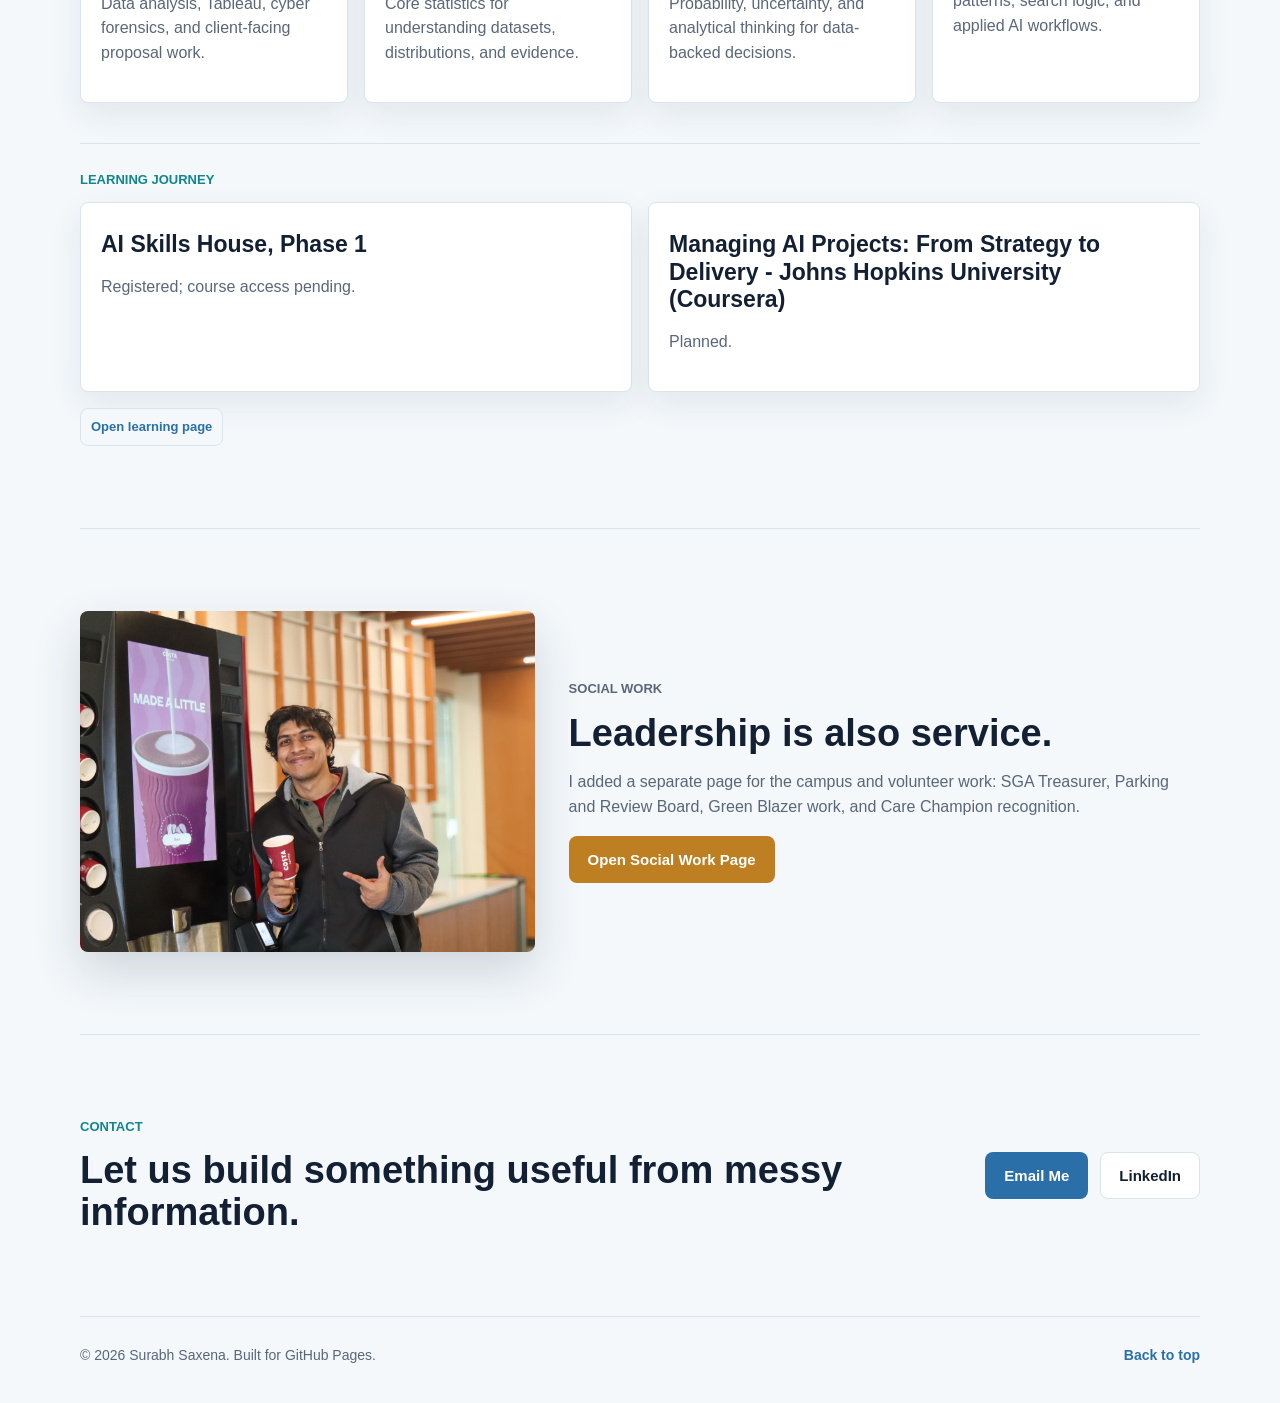
==== commit d5cc845f: "Publish Barbos live demo behind the access code The page is encrypted, so the app and its source sta" ====
--- a/index.html
+++ b/index.html
@@ -218,16 +218,17 @@
               download a transaction sheet for their CA.
             </p>
             <div class="card-actions">
-              <a href="#work" data-locked-link="5"><svg class="lock-icon" viewBox="0 0 16 16" aria-hidden="true"><path d="M4.5 7V5a3.5 3.5 0 0 1 7 0v2H12a1 1 0 0 1 1 1v5a1 1 0 0 1-1 1H4a1 1 0 0 1-1-1V8a1 1 0 0 1 1-1h.5Zm1.5 0h4V5a2 2 0 0 0-4 0v2Z"/></svg>Private Repo</a>
+              <a href="#work" data-locked-link="5"><svg class="lock-icon" viewBox="0 0 16 16" aria-hidden="true"><path d="M4.5 7V5a3.5 3.5 0 0 1 7 0v2H12a1 1 0 0 1 1 1v5a1 1 0 0 1-1 1H4a1 1 0 0 1-1-1V8a1 1 0 0 1 1-1h.5Zm1.5 0h4V5a2 2 0 0 0-4 0v2Z"/></svg>Live Demo</a>
+              <a href="#work" data-locked-link="6"><svg class="lock-icon" viewBox="0 0 16 16" aria-hidden="true"><path d="M4.5 7V5a3.5 3.5 0 0 1 7 0v2H12a1 1 0 0 1 1 1v5a1 1 0 0 1-1 1H4a1 1 0 0 1-1-1V8a1 1 0 0 1 1-1h.5Zm1.5 0h4V5a2 2 0 0 0-4 0v2Z"/></svg>Private Repo</a>
             </div>
           </article>
         </div>
 
         <div class="work-links reveal">
-          <a class="button primary" href="#work" data-locked-link="6"><svg class="lock-icon" viewBox="0 0 16 16" aria-hidden="true"><path d="M4.5 7V5a3.5 3.5 0 0 1 7 0v2H12a1 1 0 0 1 1 1v5a1 1 0 0 1-1 1H4a1 1 0 0 1-1-1V8a1 1 0 0 1 1-1h.5Zm1.5 0h4V5a2 2 0 0 0-4 0v2Z"/></svg>GitHub Profile</a>
-          <a class="button secondary" href="#work" data-locked-link="7"><svg class="lock-icon" viewBox="0 0 16 16" aria-hidden="true"><path d="M4.5 7V5a3.5 3.5 0 0 1 7 0v2H12a1 1 0 0 1 1 1v5a1 1 0 0 1-1 1H4a1 1 0 0 1-1-1V8a1 1 0 0 1 1-1h.5Zm1.5 0h4V5a2 2 0 0 0-4 0v2Z"/></svg>Live Weather Studio</a>
-          <a class="button secondary" href="#work" data-locked-link="8"><svg class="lock-icon" viewBox="0 0 16 16" aria-hidden="true"><path d="M4.5 7V5a3.5 3.5 0 0 1 7 0v2H12a1 1 0 0 1 1 1v5a1 1 0 0 1-1 1H4a1 1 0 0 1-1-1V8a1 1 0 0 1 1-1h.5Zm1.5 0h4V5a2 2 0 0 0-4 0v2Z"/></svg>Tableau Public</a>
-          <a class="button secondary" href="#work" data-locked-link="9"><svg class="lock-icon" viewBox="0 0 16 16" aria-hidden="true"><path d="M4.5 7V5a3.5 3.5 0 0 1 7 0v2H12a1 1 0 0 1 1 1v5a1 1 0 0 1-1 1H4a1 1 0 0 1-1-1V8a1 1 0 0 1 1-1h.5Zm1.5 0h4V5a2 2 0 0 0-4 0v2Z"/></svg>HackerRank</a>
+          <a class="button primary" href="#work" data-locked-link="7"><svg class="lock-icon" viewBox="0 0 16 16" aria-hidden="true"><path d="M4.5 7V5a3.5 3.5 0 0 1 7 0v2H12a1 1 0 0 1 1 1v5a1 1 0 0 1-1 1H4a1 1 0 0 1-1-1V8a1 1 0 0 1 1-1h.5Zm1.5 0h4V5a2 2 0 0 0-4 0v2Z"/></svg>GitHub Profile</a>
+          <a class="button secondary" href="#work" data-locked-link="8"><svg class="lock-icon" viewBox="0 0 16 16" aria-hidden="true"><path d="M4.5 7V5a3.5 3.5 0 0 1 7 0v2H12a1 1 0 0 1 1 1v5a1 1 0 0 1-1 1H4a1 1 0 0 1-1-1V8a1 1 0 0 1 1-1h.5Zm1.5 0h4V5a2 2 0 0 0-4 0v2Z"/></svg>Live Weather Studio</a>
+          <a class="button secondary" href="#work" data-locked-link="9"><svg class="lock-icon" viewBox="0 0 16 16" aria-hidden="true"><path d="M4.5 7V5a3.5 3.5 0 0 1 7 0v2H12a1 1 0 0 1 1 1v5a1 1 0 0 1-1 1H4a1 1 0 0 1-1-1V8a1 1 0 0 1 1-1h.5Zm1.5 0h4V5a2 2 0 0 0-4 0v2Z"/></svg>Tableau Public</a>
+          <a class="button secondary" href="#work" data-locked-link="10"><svg class="lock-icon" viewBox="0 0 16 16" aria-hidden="true"><path d="M4.5 7V5a3.5 3.5 0 0 1 7 0v2H12a1 1 0 0 1 1 1v5a1 1 0 0 1-1 1H4a1 1 0 0 1-1-1V8a1 1 0 0 1 1-1h.5Zm1.5 0h4V5a2 2 0 0 0-4 0v2Z"/></svg>HackerRank</a>
         </div>
         <!-- work:end -->
 
@@ -245,7 +246,7 @@
             </div>
           </form>
         </dialog>
-        <script type="application/json" id="work-locked">{"v":2,"iter":600000,"salt":"6y8RWykxPIpCA+BAkbt3IA==","iv":"MXYvsavjKya/kwi5","data":"Q0bhRJzGx7j9KZavng7kDxHr6wqUubQM58HHhTfcTUQ5yCnfuiugYNIslXr5HVMpixaPHNLSRRmnYkahSSgtNTdwrbJnk8+i1YfiQMTJQlCu1HMH2vWVit3TWBXdGZxm3JQv3mP/3pdeHKKlPtusn3csKrDxuwweG3xUFLU2Wotw65m6itf8KoJ3XkugYVbcATpdrisO08kKlO/o7kcj51X1U9re9+VVTtPmTA865mf7lPE1E9CciaNg0JkDmtDEjvj1kYxh4CaASB/grJVLCEuFQXF4bJqsweOE3/Kuo50hPgPwxo99lC5CyZ/UOmpK4P469dMrIPr7vFc1R1QPo5zcqzyeQjUT4QSwrNn5HNc0F5zS3s8L16PdFCjgQXxJiRy5mNQAIV4rudgT28/GlbFhHy3qLF3U/r6a3kPvWMtKp11S/sXhWCT7XAEcddzUC3tlTEgulu45Ps2/C4fvNl+TzDt6WFTbuIvRpFs5INpnuS9QD8uWLOW/b3LPB+uI0va+lEmxa2TYbnBq7KulDCGCNpbWQchcty40nISPWXKroMJt2fNyAoXJH69oOL4VZNtYAyobMJe6Q50w9AkWmvZiZmjM/5TYzwTuQ7U1rhBZIxfUWMzA420f0yA4s+q/YkdUya4v/FjH9EGQos9GKu0BGPgBLm6xZOla02E3J6SJsqkFcEM/Q0zdLCa8UeC7CQXYVRqt2tiq6gvYKe4B684koSV5cUuoJL8fbcrb"}</script>
+        <script type="application/json" id="work-locked">{"v":2,"iter":600000,"salt":"YhTmHTXq7ZMhNxuwFHg39g==","iv":"w2ItmpPBS1gIxSh+","data":"0iyxpYxvtcfnVTco3e9cUPOKUFa+MIuM/Enib24X5Mp668vB8q4lq7hCPZJzxYN1B0WsKJJsbbGYN6L/yljTK+f8Nc5eqYORkQ+e17f+g6SGv6zsITmtNRq+oyuZtZzIjQYbFK9/FUa7ATgg+NO27glwz1xS0Dbrza72Hcho1oq+AywgqqVH+n3c5lCsjoIPb+y+JWrerPgjTb2gb4KHs1fodk7MW7D9OrQL7E757kkikDLaI6m/kGh9L3Q/ZeFtOZYWf61iUiDW2U+of+rrY3WzWPiSeHHmkKvr2pkmzzHX+wBILZRfx56/N40AJ7nNOEe7dSIux51JuRB6JpiP4/Amtw5DzHdadYbLdVKjOnDVGxR8CDtqs9NJi9Y3z/YtIECUTL0jNSiEOrnfFuvDhau//FJZG8VgBGEXkCRzZH/SZugUgLbESk+X7JEIPLawvqrNUBqmOlm2GAYnZFUhRq3aU02wFpehtIZtED4J2TWQgLPf+fa9oD9OdLigcHWW5suvqk9GUwz7EYUHPWYZkczku4P6zJ/Ht3fzlCjxWAD9eq3gGBF4xSQdxOB//J3tQe8PStmPb0g/YxkRgRQeXJkhVTlXV21EkzOiPbeaZGlQomIoti4QlJRBdfHJSB1Wr73/lamRoYk4uMFyD7qco3yVwWVNSWZfypXZJ5GCIqUqXiTzlPASplewpSUELHtcRw1M6Y23Oc7Ck/a5rUgYpa/wX4X4N1jLGdKAl3mdWr0Gqrok6etQE1jOe9huJ+1JdoC/htag2zMp6I25VzopXEQHK00vdw=="}</script>
       </section>
 
       <section class="section credentials-section" id="credentials" aria-labelledby="credentials-title">
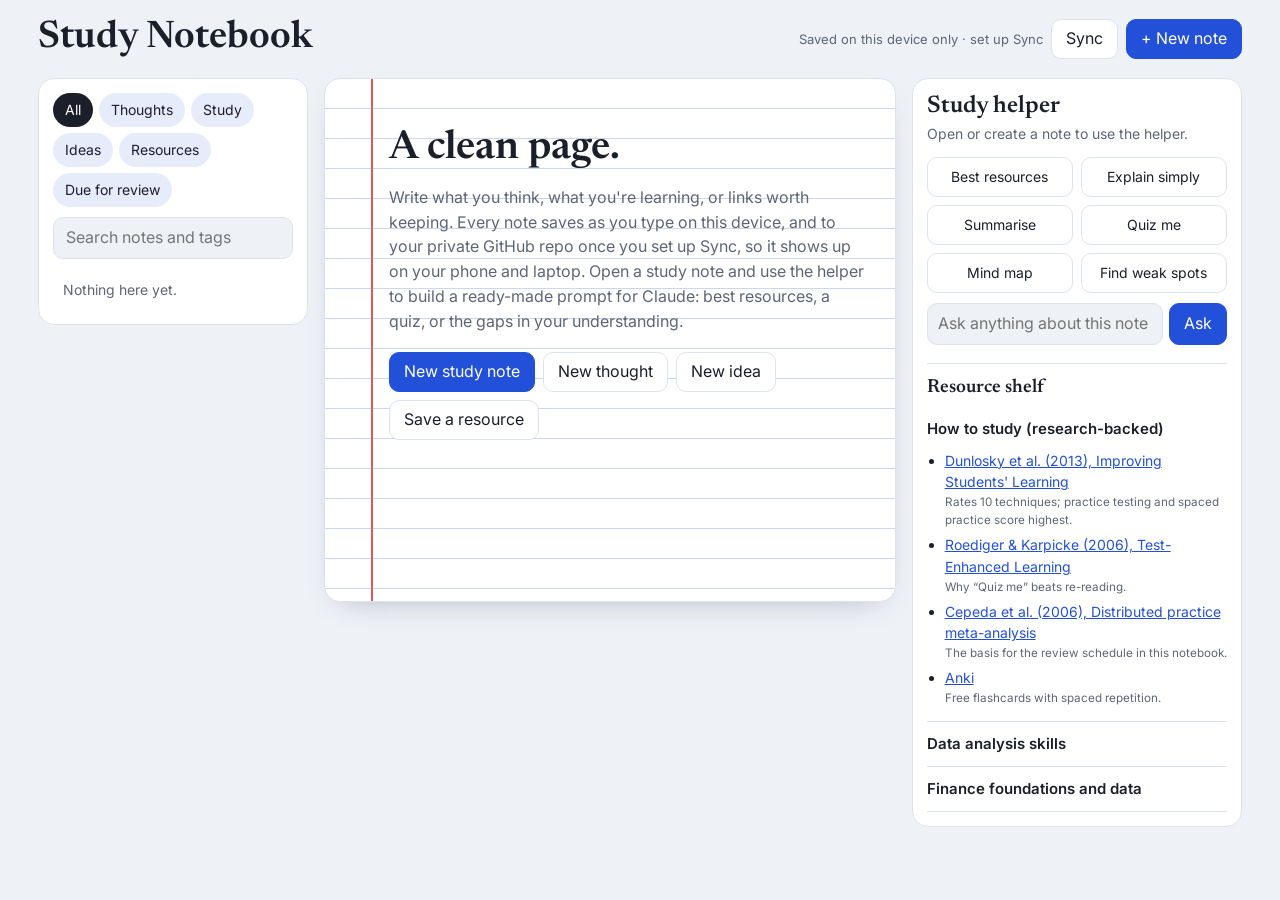
==== commit c596f0e3: "Add files via upload" ====
--- a/index.html
+++ b/index.html
@@ -1,358 +1,373 @@
-<!doctype html>
+<!DOCTYPE html>
 <html lang="en">
-  <head>
-    <meta charset="utf-8" />
-    <meta name="viewport" content="width=device-width, initial-scale=1" />
-    <title>Surabh Saxena | Portfolio</title>
-    <meta
-      name="description"
-      content="Surabh Saxena portfolio: data analytics, AI, operations, procurement, certificates, and campus leadership work."
-    />
-    <meta property="og:title" content="Surabh Saxena | Portfolio" />
-    <meta property="og:description" content="Data, AI, operations, and community-impact portfolio." />
-    <meta property="og:type" content="website" />
-    <meta property="og:image" content="assets/surabh-csu-standing-focus.jpg" />
-    <link rel="stylesheet" href="styles.css" />
-  </head>
-  <body>
-    <header class="site-header" data-header>
-      <a class="brand" href="index.html" aria-label="Surabh Saxena home">
-        <span class="brand-mark">SS</span>
-        <span>Surabh Saxena</span>
-      </a>
-      <nav class="nav-links" aria-label="Primary navigation" data-nav-menu>
-        <a href="#work">Work</a>
-        <a href="#credentials">Certificates</a>
-        <a href="education.html">Education</a>
-        <a href="social.html">Social Work</a>
-        <a href="learning.html">Learning</a>
-        <a href="assets/surabh-saxena-resume.pdf">Resume</a>
-        <a href="#contact">Contact</a>
-      </nav>
-      <button class="nav-toggle" type="button" aria-label="Open navigation" data-nav-toggle>
-        <span></span>
-        <span></span>
-      </button>
-    </header>
-
-    <main>
-      <section class="hero" id="top" aria-labelledby="hero-title">
-        <img class="hero-image" src="assets/portfolio-hero.png" alt="" />
-        <div class="hero-scrim"></div>
-        <div class="signal-grid" aria-hidden="true"></div>
-
-        <section class="whats-new" aria-label="What's new on this site">
-          <span class="whats-new-label">What's new</span>
-          <div class="whats-new-items">
-            <a class="whats-new-item" href="learning.html">
-              <span class="whats-new-date">8 Nov</span>
-              <span class="whats-new-text">Learning page is live: AI programmes and course status in one place.</span>
-              <span class="whats-new-arrow" aria-hidden="true">&rarr;</span>
-            </a>
-            <a class="whats-new-item" href="https://www.linkedin.com/posts/surabh-csu_week-3-completed-at-weston-ideation-lab-at-share-7473812387595460608-u2B2/" target="_blank" rel="noopener">
-              <span class="whats-new-date">8 Nov</span>
-              <span class="whats-new-text">ProcureGo milestone post now linked from the portfolio.</span>
-              <span class="whats-new-arrow" aria-hidden="true">&rarr;</span>
-            </a>
-          </div>
-        </section>
-
-        <div class="hero-layout">
-          <div class="hero-copy-block reveal">
-            <p class="eyebrow">MIS Graduate | Data + AI + Operations</p>
-            <h1 id="hero-title">Surabh Saxena</h1>
-            <p class="hero-copy">
-              I build decision tools: procurement AI, Excel/Tableau dashboards, cost models,
-              and operations workflows that help people act with clarity.
-            </p>
-            <div class="hero-actions">
-              <a class="button primary" href="#work">View Work</a>
-              <a class="button secondary" href="education.html">Education</a>
-              <a class="button secondary" href="social.html">Social Work</a>
-            </div>
-          </div>
-
-          <div class="motion-dashboard reveal" aria-label="Animated analytics graphic">
-            <div class="dash-top">
-              <span>Live Operations View</span>
-              <span>CSU / AI / Finance</span>
-            </div>
-            <div class="dash-kpis">
-              <div><strong>35+</strong><span>Estimates</span></div>
-              <div><strong>15%</strong><span>Accuracy lift</span></div>
-              <div><strong>146</strong><span>Orgs supported</span></div>
-            </div>
-            <div class="dash-body">
-              <div class="animated-bars" aria-hidden="true">
-                <span style="--h: 42%"></span>
-                <span style="--h: 76%"></span>
-                <span style="--h: 58%"></span>
-                <span style="--h: 88%"></span>
-                <span style="--h: 66%"></span>
-              </div>
-              <svg class="path-graph" viewBox="0 0 260 130" aria-hidden="true">
-                <polyline points="10,106 58,86 100,92 142,52 184,68 242,24"></polyline>
-                <circle cx="242" cy="24" r="6"></circle>
-              </svg>
-            </div>
-          </div>
-        </div>
-      </section>
-
-      <section class="section compact-intro" aria-label="Profile snapshot">
-        <div class="intro-photo reveal">
-          <img src="assets/surabh-csu-standing-focus.jpg" alt="Surabh Saxena at Cleveland State University" />
-        </div>
-        <div class="intro-copy reveal">
-          <p class="eyebrow">Profile</p>
-          <h2>Analyst mindset, builder energy, campus-tested leadership.</h2>
-          <p>
-            I combine information systems, AI product work, analytics, and an engineering operations
-            background. My experience spans procurement AI, Excel/Tableau dashboards, cleanroom and
-            HVAC technical documentation, vendor coordination, campus leadership, and student-service
-            operations.
-          </p>
-          <div class="profile-pills" aria-label="Profile focus areas">
-            <span>AI Product Development</span>
-            <span>Excel + Tableau</span>
-            <span>Engineering Operations</span>
-            <span>Vendor Coordination</span>
-          </div>
-        </div>
-      </section>
-
-      <section class="section" id="work" aria-labelledby="work-title">
-        <div class="section-heading reveal">
-          <p class="eyebrow">Selected Work</p>
-          <h2 id="work-title">Proof points behind the profile.</h2>
-        </div>
-
-        <!-- work:start -->
-        <div class="work-grid">
-          <article class="work-card reveal">
-            <div class="card-graphic ai-graphic" aria-hidden="true">
-              <span></span><span></span><span></span><span></span>
-            </div>
-            <p class="project-kicker">AI + Procurement</p>
-            <h3>ProcureGo</h3>
-            <p>AI procurement copilot for RFQs, supplier comparison, bid support, and auditable review.</p>
-            <div class="card-actions">
-              <a href="#work" data-locked-link="0"><svg class="lock-icon" viewBox="0 0 16 16" aria-hidden="true"><path d="M4.5 7V5a3.5 3.5 0 0 1 7 0v2H12a1 1 0 0 1 1 1v5a1 1 0 0 1-1 1H4a1 1 0 0 1-1-1V8a1 1 0 0 1 1-1h.5Zm1.5 0h4V5a2 2 0 0 0-4 0v2Z"/></svg>LinkedIn post</a>
-            </div>
-          </article>
-
-          <article class="work-card reveal">
-            <div class="card-graphic sheet-graphic" aria-hidden="true">
-              <span></span><span></span><span></span><span></span><span></span><span></span>
-              <span></span><span></span><span></span><span></span><span></span><span></span>
-            </div>
-            <p class="project-kicker">Excel + Tableau</p>
-            <h3>Analytics + Public Dashboards</h3>
-            <p>
-              Tableau and Excel work across sales, health, sports-budget, and cricket analysis themes,
-              built to explain the decision behind the number.
-            </p>
-            <div class="card-actions">
-              <a href="#work" data-locked-link="1"><svg class="lock-icon" viewBox="0 0 16 16" aria-hidden="true"><path d="M4.5 7V5a3.5 3.5 0 0 1 7 0v2H12a1 1 0 0 1 1 1v5a1 1 0 0 1-1 1H4a1 1 0 0 1-1-1V8a1 1 0 0 1 1-1h.5Zm1.5 0h4V5a2 2 0 0 0-4 0v2Z"/></svg>Tableau Public</a>
-            </div>
-          </article>
-
-          <article class="work-card reveal">
-            <div class="card-graphic ops-graphic" aria-hidden="true">
-              <span></span><span></span><span></span><span></span>
-            </div>
-            <p class="project-kicker">Engineering + Operations</p>
-            <h3>Cleanroom & HVAC Systems</h3>
-            <p>
-              Heat-load calculations, BOQs, technical and compliance data sheets, vendor coordination,
-              and client communication for turnkey cleanroom projects.
-            </p>
-          </article>
-
-          <article class="work-card reveal">
-            <div class="card-graphic weather-graphic" aria-hidden="true">
-              <span class="weather-sun"></span>
-              <span class="weather-cloud"></span>
-              <span class="weather-rain one"></span>
-              <span class="weather-rain two"></span>
-              <span class="weather-line"></span>
-            </div>
-            <p class="project-kicker">JavaScript + Weather API</p>
-            <h3>Live Weather Studio</h3>
-            <p>
-              Animated weather dashboard with city search, Open-Meteo live data, comfort notes,
-              forecast cards, unit switching, and responsive graphics.
-            </p>
-            <div class="card-actions">
-              <a href="#work" data-locked-link="2"><svg class="lock-icon" viewBox="0 0 16 16" aria-hidden="true"><path d="M4.5 7V5a3.5 3.5 0 0 1 7 0v2H12a1 1 0 0 1 1 1v5a1 1 0 0 1-1 1H4a1 1 0 0 1-1-1V8a1 1 0 0 1 1-1h.5Zm1.5 0h4V5a2 2 0 0 0-4 0v2Z"/></svg>Live App</a>
-              <a href="#work" data-locked-link="3"><svg class="lock-icon" viewBox="0 0 16 16" aria-hidden="true"><path d="M4.5 7V5a3.5 3.5 0 0 1 7 0v2H12a1 1 0 0 1 1 1v5a1 1 0 0 1-1 1H4a1 1 0 0 1-1-1V8a1 1 0 0 1 1-1h.5Zm1.5 0h4V5a2 2 0 0 0-4 0v2Z"/></svg>GitHub Repo</a>
-            </div>
-          </article>
-
-          <article class="work-card reveal">
-            <div class="card-graphic trust-graphic" aria-hidden="true">
-              <span></span><span></span><span></span>
-            </div>
-            <p class="project-kicker">JavaScript + Online Safety</p>
-            <h3>Parakh</h3>
-            <p>
-              Scam-check tool for social media contacts. Scores identity signals, reported history,
-              and conversation behaviour, reads screenshots on the device, and builds a risk report
-              for platforms and cyber cells.
-            </p>
-            <div class="card-actions">
-              <a href="#work" data-locked-link="4"><svg class="lock-icon" viewBox="0 0 16 16" aria-hidden="true"><path d="M4.5 7V5a3.5 3.5 0 0 1 7 0v2H12a1 1 0 0 1 1 1v5a1 1 0 0 1-1 1H4a1 1 0 0 1-1-1V8a1 1 0 0 1 1-1h.5Zm1.5 0h4V5a2 2 0 0 0-4 0v2Z"/></svg>Live App</a>
-            </div>
-          </article>
-          <article class="work-card reveal">
-            <div class="card-graphic chair-graphic" aria-hidden="true">
-              <span></span><span class="booked"></span><span class="booked"></span><span></span><span class="booked"></span><span></span>
-              <span class="booked"></span><span></span><span class="you"></span><span class="booked"></span><span></span><span class="booked"></span>
-              <span></span><span class="booked"></span><span></span><span></span><span class="booked"></span><span class="booked"></span>
-            </div>
-            <p class="project-kicker">Product + Marketplace</p>
-            <h3>Barbos</h3>
-            <p>
-              Barber shop booking app for India. Customers pick a chair and time like a cinema seat, see a live
-              walk-in queue and their token, and pay by UPI or at the shop. Owners set their own prices and
-              download a transaction sheet for their CA.
-            </p>
-            <div class="card-actions">
-              <a href="#work" data-locked-link="5"><svg class="lock-icon" viewBox="0 0 16 16" aria-hidden="true"><path d="M4.5 7V5a3.5 3.5 0 0 1 7 0v2H12a1 1 0 0 1 1 1v5a1 1 0 0 1-1 1H4a1 1 0 0 1-1-1V8a1 1 0 0 1 1-1h.5Zm1.5 0h4V5a2 2 0 0 0-4 0v2Z"/></svg>Live Demo</a>
-              <a href="#work" data-locked-link="6"><svg class="lock-icon" viewBox="0 0 16 16" aria-hidden="true"><path d="M4.5 7V5a3.5 3.5 0 0 1 7 0v2H12a1 1 0 0 1 1 1v5a1 1 0 0 1-1 1H4a1 1 0 0 1-1-1V8a1 1 0 0 1 1-1h.5Zm1.5 0h4V5a2 2 0 0 0-4 0v2Z"/></svg>Private Repo</a>
-            </div>
-          </article>
-        </div>
-
-        <div class="work-links reveal">
-          <a class="button primary" href="#work" data-locked-link="7"><svg class="lock-icon" viewBox="0 0 16 16" aria-hidden="true"><path d="M4.5 7V5a3.5 3.5 0 0 1 7 0v2H12a1 1 0 0 1 1 1v5a1 1 0 0 1-1 1H4a1 1 0 0 1-1-1V8a1 1 0 0 1 1-1h.5Zm1.5 0h4V5a2 2 0 0 0-4 0v2Z"/></svg>GitHub Profile</a>
-          <a class="button secondary" href="#work" data-locked-link="8"><svg class="lock-icon" viewBox="0 0 16 16" aria-hidden="true"><path d="M4.5 7V5a3.5 3.5 0 0 1 7 0v2H12a1 1 0 0 1 1 1v5a1 1 0 0 1-1 1H4a1 1 0 0 1-1-1V8a1 1 0 0 1 1-1h.5Zm1.5 0h4V5a2 2 0 0 0-4 0v2Z"/></svg>Live Weather Studio</a>
-          <a class="button secondary" href="#work" data-locked-link="9"><svg class="lock-icon" viewBox="0 0 16 16" aria-hidden="true"><path d="M4.5 7V5a3.5 3.5 0 0 1 7 0v2H12a1 1 0 0 1 1 1v5a1 1 0 0 1-1 1H4a1 1 0 0 1-1-1V8a1 1 0 0 1 1-1h.5Zm1.5 0h4V5a2 2 0 0 0-4 0v2Z"/></svg>Tableau Public</a>
-          <a class="button secondary" href="#work" data-locked-link="10"><svg class="lock-icon" viewBox="0 0 16 16" aria-hidden="true"><path d="M4.5 7V5a3.5 3.5 0 0 1 7 0v2H12a1 1 0 0 1 1 1v5a1 1 0 0 1-1 1H4a1 1 0 0 1-1-1V8a1 1 0 0 1 1-1h.5Zm1.5 0h4V5a2 2 0 0 0-4 0v2Z"/></svg>HackerRank</a>
-        </div>
-        <!-- work:end -->
-
-        <dialog class="work-lock" data-work-dialog aria-labelledby="work-lock-title">
-          <form class="work-lock-form" data-work-form>
-            <h3 id="work-lock-title">Enter access code</h3>
-            <p>Project links open with the code you received from Surabh. No code yet?
-              <a href="mailto:surabhdata@gmail.com?subject=Portfolio%20access%20code">Request one</a>.</p>
-            <label class="visually-hidden" for="work-code">Access code</label>
-            <input id="work-code" type="password" autocomplete="off" placeholder="Access code" required data-work-code />
-            <p class="work-lock-status" role="status" aria-live="polite" data-work-status></p>
-            <div class="work-lock-actions">
-              <button class="button" type="button" data-work-cancel>Cancel</button>
-              <button class="button primary" type="submit" data-work-submit>Unlock</button>
-            </div>
-          </form>
-        </dialog>
-        <script type="application/json" id="work-locked">{"v":2,"iter":600000,"salt":"YhTmHTXq7ZMhNxuwFHg39g==","iv":"w2ItmpPBS1gIxSh+","data":"0iyxpYxvtcfnVTco3e9cUPOKUFa+MIuM/Enib24X5Mp668vB8q4lq7hCPZJzxYN1B0WsKJJsbbGYN6L/yljTK+f8Nc5eqYORkQ+e17f+g6SGv6zsITmtNRq+oyuZtZzIjQYbFK9/FUa7ATgg+NO27glwz1xS0Dbrza72Hcho1oq+AywgqqVH+n3c5lCsjoIPb+y+JWrerPgjTb2gb4KHs1fodk7MW7D9OrQL7E757kkikDLaI6m/kGh9L3Q/ZeFtOZYWf61iUiDW2U+of+rrY3WzWPiSeHHmkKvr2pkmzzHX+wBILZRfx56/N40AJ7nNOEe7dSIux51JuRB6JpiP4/Amtw5DzHdadYbLdVKjOnDVGxR8CDtqs9NJi9Y3z/YtIECUTL0jNSiEOrnfFuvDhau//FJZG8VgBGEXkCRzZH/SZugUgLbESk+X7JEIPLawvqrNUBqmOlm2GAYnZFUhRq3aU02wFpehtIZtED4J2TWQgLPf+fa9oD9OdLigcHWW5suvqk9GUwz7EYUHPWYZkczku4P6zJ/Ht3fzlCjxWAD9eq3gGBF4xSQdxOB//J3tQe8PStmPb0g/YxkRgRQeXJkhVTlXV21EkzOiPbeaZGlQomIoti4QlJRBdfHJSB1Wr73/lamRoYk4uMFyD7qco3yVwWVNSWZfypXZJ5GCIqUqXiTzlPASplewpSUELHtcRw1M6Y23Oc7Ck/a5rUgYpa/wX4X4N1jLGdKAl3mdWr0Gqrok6etQE1jOe9huJ+1JdoC/htag2zMp6I25VzopXEQHK00vdw=="}</script>
-      </section>
-
-      <section class="section credentials-section" id="credentials" aria-labelledby="credentials-title">
-        <div class="section-heading reveal">
-          <p class="eyebrow">Certificates</p>
-          <h2 id="credentials-title">Verified learning signals behind the work.</h2>
-        </div>
-
-        <div class="credential-grid">
-          <a
-            class="credential-card reveal"
-            href="https://forage-uploads-prod.s3.amazonaws.com/completion-certificates/Deloitte%20Australia/YPWCiGNTkr6QxcpEu_Deloitte%20Australia_fp3pTwLXNjjcM2E9s_1693553827261_completion_certificate.pdf"
-            target="_blank"
-            rel="noopener noreferrer"
-          >
-            <span>Deloitte Australia</span>
-            <h3>Data Analytics Virtual Internship</h3>
-            <p>Data analysis, Tableau, cyber forensics, and client-facing proposal work.</p>
-          </a>
-
-          <a
-            class="credential-card reveal"
-            href="https://www.linkedin.com/learning/certificates/c777c913a164e7798a200e5144c7311b05cfa31d972051b35c9dc78ab5c420e7"
-            target="_blank"
-            rel="noopener noreferrer"
-          >
-            <span>LinkedIn Learning</span>
-            <h3>Statistics Foundations 1</h3>
-            <p>Core statistics for understanding datasets, distributions, and evidence.</p>
-          </a>
-
-          <a
-            class="credential-card reveal"
-            href="https://www.linkedin.com/learning/certificates/12064e27c8d6187d5d0d89de986b62b68338cd6f39841fe8f5b80a55b700aab2"
-            target="_blank"
-            rel="noopener noreferrer"
-          >
-            <span>LinkedIn Learning</span>
-            <h3>Statistics Foundations 2</h3>
-            <p>Probability, uncertainty, and analytical thinking for data-backed decisions.</p>
-          </a>
-
-          <a
-            class="credential-card reveal"
-            href="https://www.linkedin.com/learning/certificates/79d9ed6378ac09d7e0e01f30d35ad210513e96c8c470e8d085bd3e4e4200b4c0"
-            target="_blank"
-            rel="noopener noreferrer"
-          >
-            <span>LinkedIn Learning</span>
-            <h3>Generative AI</h3>
-            <p>Large language models, prompt patterns, search logic, and applied AI workflows.</p>
-          </a>
-        </div>
-      
-        <div class="learning-journey reveal">
-          <p class="eyebrow">Learning journey</p>
-          <div class="learning-journey-grid">
-            <div class="credential-card">
-              <h3>AI Skills House, Phase 1</h3>
-              <p>Registered; course access pending.</p>
-            </div>
-            <div class="credential-card">
-              <h3>Managing AI Projects: From Strategy to Delivery - Johns Hopkins University (Coursera)</h3>
-              <p>Planned.</p>
-            </div>
-          </div>
-          <div class="card-actions">
-            <a href="learning.html">Open learning page</a>
-          </div>
-        </div>
-      </section>
-
-      <section class="section social-teaser" aria-labelledby="social-title">
-        <div class="social-visual reveal" aria-hidden="true">
-          <img src="assets/surabh-campus-service.jpg" alt="" />
-        </div>
-        <div class="social-copy reveal">
-          <p class="eyebrow">Social Work</p>
-          <h2 id="social-title">Leadership is also service.</h2>
-          <p>
-            I added a separate page for the campus and volunteer work: SGA Treasurer,
-            Parking and Review Board, Green Blazer work, and Care Champion recognition.
-          </p>
-          <a class="button primary" href="social.html">Open Social Work Page</a>
-        </div>
-      </section>
-
-      <section class="section contact-section" id="contact" aria-labelledby="contact-title">
-        <div class="reveal">
-          <p class="eyebrow">Contact</p>
-          <h2 id="contact-title">Let us build something useful from messy information.</h2>
-        </div>
-        <div class="contact-actions reveal">
-          <a class="button primary" href="mailto:surabhdata@gmail.com">Email Me</a>
-          <a class="button secondary" href="https://www.linkedin.com/in/surabh-csu/">LinkedIn</a>
-        </div>
-      </section>
-    </main>
-
-    <footer class="site-footer">
-      <p>&copy; <span data-year></span> Surabh Saxena. Built for GitHub Pages.</p>
-      <a href="#top">Back to top</a>
-    </footer>
-
-    <script src="script.js"></script>
-  </body>
+<head>
+<meta charset="utf-8">
+<meta name="viewport" content="width=device-width,initial-scale=1">
+<title>Study Notebook</title>
+<meta name="theme-color" content="#2350d8">
+<meta name="apple-mobile-web-app-capable" content="yes">
+<meta name="mobile-web-app-capable" content="yes">
+<meta name="apple-mobile-web-app-title" content="Notebook">
+<link rel="manifest" href="manifest.json">
+<link rel="icon" href="icon-192.png">
+<link rel="apple-touch-icon" href="icon-180.png">
+<link rel="preconnect" href="https://fonts.googleapis.com">
+<link href="https://fonts.googleapis.com/css2?family=Newsreader:opsz,wght@6..72,500;6..72,600&family=Inter:wght@400;500;600&display=swap" rel="stylesheet">
+<style>
+/* VOICE: calm, studious, a tool you open every day.
+   IDEA: a ruled exercise notebook — blue lines, red margin, tabbed sections.
+   PICTURE: the open ruled page itself, centre stage, with the note list as tabs beside it.
+   COLOUR and TYPE: paper white, ink, rule blue, margin red as accent; Newsreader titles, Inter body.
+   LAYOUT: list | page | study helper; stacks on narrow screens. */
+:root{color-scheme:light dark;
+--bg:light-dark(#eef1f6,#12151c);--paper:light-dark(#ffffff,#1b1f29);--ink:light-dark(#1b1f2a,#e7e9ef);
+--mute:light-dark(#5d6576,#9aa2b4);--rule:light-dark(#c9d8f0,#2a3345);--margin:light-dark(#e05a5a,#c65454);
+--accent:light-dark(#2350d8,#7d9bff);--line:light-dark(#dde3ee,#2b3140);--chip:light-dark(#e6ecf9,#232a3a)}
+:root[data-theme=light]{color-scheme:light}:root[data-theme=dark]{color-scheme:dark}
+*{box-sizing:border-box;min-width:0}
+body{margin:0;background:var(--bg);color:var(--ink);font:16px/1.55 Inter,system-ui,sans-serif;overflow-x:clip}
+h1,h2,h3{font-family:Newsreader,Georgia,serif;font-weight:600;line-height:1.1;margin:0}
+button,input,select,textarea{font:inherit;color:inherit}
+button{cursor:pointer;border:1px solid var(--line);background:var(--paper);border-radius:10px;padding:0 14px;min-height:40px}
+button:hover{border-color:var(--accent)}
+button.pri{background:var(--accent);border-color:var(--accent);color:#fff}
+:focus-visible{outline:2px solid var(--accent);outline-offset:2px}
+header{display:flex;flex-wrap:wrap;gap:12px;align-items:center;justify-content:space-between;padding:18px max(3vw,16px) 6px}
+header h1{font-size:clamp(28px,4vw,38px)}
+.status{font-size:13px;color:var(--mute)}
+.app{display:grid;grid-template-columns:270px minmax(0,1fr) 330px;gap:16px;padding:12px max(3vw,16px) 32px;align-items:start}
+.side,.help{background:var(--paper);border:1px solid var(--line);border-radius:16px;padding:14px}
+.tabs{display:flex;flex-wrap:wrap;gap:6px;margin-bottom:10px}
+.tabs button{min-height:34px;padding:0 11px;font-size:14px;border-radius:999px;background:var(--chip);border-color:transparent}
+.tabs button[aria-pressed=true]{background:var(--ink);color:var(--paper)}
+.search{width:100%;min-height:42px;border:1px solid var(--line);border-radius:10px;padding:0 12px;background:var(--bg);font-size:16px}
+.list{list-style:none;margin:10px 0 0;padding:0;max-height:62vh;overflow:auto}
+.list li button{width:100%;text-align:left;border:0;border-left:3px solid transparent;border-radius:8px;padding:9px 10px;background:none;display:block;min-height:44px}
+.list li button[aria-current=true]{background:var(--chip);border-left-color:var(--margin)}
+.list .t{font-weight:600;display:block;overflow:hidden;text-overflow:ellipsis;white-space:nowrap}
+.list .m{font-size:13px;color:var(--mute);display:block;overflow:hidden;text-overflow:ellipsis;white-space:nowrap}
+.due{color:var(--margin);font-weight:600}
+.page{background:var(--paper);border:1px solid var(--line);border-radius:16px;box-shadow:0 12px 30px -18px rgb(20 30 60/.35);overflow:hidden}
+.bar{display:flex;flex-wrap:wrap;gap:8px;align-items:center;padding:12px 16px;border-bottom:1px solid var(--line)}
+.bar select{min-height:40px;border:1px solid var(--line);border-radius:10px;padding:0 10px;background:var(--paper);font-size:15px}
+.bar .grow{flex:1}
+.ttl{width:100%;border:0;background:none;font:600 clamp(26px,3vw,34px)/1.15 Newsreader,Georgia,serif;padding:18px 22px 4px 64px;outline-offset:-4px}
+.tags{width:100%;border:0;background:none;font-size:14px;color:var(--mute);padding:4px 22px 10px 64px;outline-offset:-4px}
+.body{display:block;width:100%;min-height:58vh;border:0;resize:vertical;font-size:17px;line-height:30px;padding:2px 22px 30px 64px;outline-offset:-4px;
+background:linear-gradient(90deg,transparent 46px,var(--margin) 46px,var(--margin) 48px,transparent 48px),repeating-linear-gradient(transparent 0 29px,var(--rule) 29px 30px);background-attachment:local;background-color:var(--paper)}
+.meta{display:flex;flex-wrap:wrap;gap:8px 16px;align-items:center;justify-content:space-between;padding:10px 16px;border-top:1px solid var(--line);font-size:13px;color:var(--mute)}
+.empty{padding:48px 28px 56px 64px;background:linear-gradient(90deg,transparent 46px,var(--margin) 46px,var(--margin) 48px,transparent 48px),repeating-linear-gradient(transparent 0 29px,var(--rule) 29px 30px);min-height:58vh}
+.empty h2{font-size:clamp(28px,3.4vw,40px);margin-bottom:14px}
+.empty p{max-width:56ch;color:var(--mute);margin:0 0 18px}
+.row{display:flex;flex-wrap:wrap;gap:8px}
+.help h2{font-size:24px;margin-bottom:4px}
+.help p.s{font-size:14px;color:var(--mute);margin:0 0 12px}
+.acts{display:grid;grid-template-columns:1fr 1fr;gap:8px}
+.acts button{font-size:14px;padding:0 8px}
+.ask{display:flex;gap:6px;margin-top:10px}
+.ask input{flex:1;min-height:42px;border:1px solid var(--line);border-radius:10px;padding:0 10px;background:var(--bg);font-size:16px}
+.out{white-space:pre-wrap;font-size:15px;line-height:1.55;background:var(--bg);border-radius:12px;padding:12px;margin-top:12px;max-height:46vh;overflow:auto}
+.out a{color:var(--accent);overflow-wrap:anywhere}
+.shelf{margin-top:18px;border-top:1px solid var(--line);padding-top:14px}
+.shelf h3{font-size:19px;margin-bottom:8px}
+.shelf details{border-bottom:1px solid var(--line);padding:6px 0}
+.shelf summary{cursor:pointer;font-weight:600;font-size:15px;min-height:32px;display:flex;align-items:center}
+.shelf ul{margin:4px 0 8px;padding-left:18px;font-size:14px}
+.shelf li{margin:5px 0}.shelf a{color:var(--accent)}.shelf small{color:var(--mute);display:block}
+.nw{position:relative}
+.pick{position:absolute;right:0;top:calc(100% + 6px);z-index:8;background:var(--paper);border:1px solid var(--line);border-radius:12px;padding:8px;display:grid;gap:4px;min-width:190px;box-shadow:0 14px 30px -14px rgb(20 30 60/.45)}
+.pick[hidden]{display:none}.pick span{font-size:13px;color:var(--mute);padding:2px 6px}.pick button{text-align:left;border:0}
+.pick button:hover,.pick button:focus-visible{background:var(--chip)}
+dialog{border:1px solid var(--line);border-radius:16px;background:var(--paper);color:var(--ink);max-width:min(460px,92vw);padding:20px}
+dialog::backdrop{background:rgb(10 14 24/.5)}dialog h2{font-size:26px;margin-bottom:8px}dialog p{font-size:14px;color:var(--mute);margin:0 0 12px}
+dialog label{display:block;font-size:14px;font-weight:500;margin-bottom:10px}dialog input{display:block;width:100%;min-height:44px;margin-top:4px;border:1px solid var(--line);border-radius:10px;padding:0 10px;background:var(--bg);font-size:16px}
+.smsg{color:var(--margin)!important;min-height:1.2em}
+.toast{position:fixed;left:50%;bottom:20px;transform:translateX(-50%);background:var(--ink);color:var(--paper);padding:10px 16px;border-radius:12px;display:none;gap:12px;align-items:center;z-index:9}
+.toast button{min-height:34px;background:none;color:inherit;border-color:currentColor}
+@media(max-width:1100px){.app{grid-template-columns:250px minmax(0,1fr)}.help{grid-column:1/-1}}
+@media(max-width:720px){.app{grid-template-columns:minmax(0,1fr)}.list{max-height:240px}.ttl,.tags,.body{padding-left:52px}.body{background:linear-gradient(90deg,transparent 36px,var(--margin) 36px,var(--margin) 38px,transparent 38px),repeating-linear-gradient(transparent 0 29px,var(--rule) 29px 30px);background-attachment:local}.empty{padding-left:52px}}
+@media(prefers-reduced-motion:no-preference){.page{animation:up .35s ease-out}@keyframes up{from{opacity:0;transform:translateY(6px)}}}
+</style>
+</head>
+<body>
+<header>
+  <h1>Study Notebook</h1>
+  <div class="row" style="align-items:center">
+    <span class="status" id="status">Opening your notebook…</span>
+    <button id="syncBtn">Sync</button>
+    <span class="nw"><button class="pri" id="newBtn" aria-haspopup="true" aria-expanded="false">+ New note</button>
+    <div class="pick" id="pick" hidden role="menu" aria-label="Choose a section"><span>Which section?</span>
+      <button data-new="thoughts" role="menuitem">Thoughts</button><button data-new="study" role="menuitem">Study</button><button data-new="ideas" role="menuitem">Ideas</button><button data-new="resources" role="menuitem">Resources</button></div></span>
+  </div>
+</header>
+
+<main class="app">
+  <aside class="side" aria-label="Notes">
+    <div class="tabs" id="tabs"></div>
+    <input class="search" id="q" type="search" placeholder="Search notes and tags" aria-label="Search notes">
+    <ul class="list" id="list"></ul>
+  </aside>
+
+  <section class="page" id="page" aria-label="Note"></section>
+
+  <aside class="help" aria-label="Study helper">
+    <h2>Study helper</h2>
+    <p class="s" id="helpHint">Builds a ready-made prompt from your open note for you to paste into Claude.</p>
+    <div class="acts">
+      <button data-act="resources">Best resources</button>
+      <button data-act="explain">Explain simply</button>
+      <button data-act="summary">Summarise</button>
+      <button data-act="quiz">Quiz me</button>
+      <button data-act="mindmap">Mind map</button>
+      <button data-act="critique">Find weak spots</button>
+    </div>
+    <form class="ask" id="askForm"><input id="askIn" placeholder="Ask anything about this note" aria-label="Ask a question"><button class="pri">Ask</button></form>
+    <div class="out" id="out" hidden></div>
+
+    <div class="shelf">
+      <h3>Resource shelf</h3>
+      <details open><summary>How to study (research-backed)</summary><ul>
+        <li><a href="https://journals.sagepub.com/doi/10.1177/1529100612453266">Dunlosky et al. (2013), Improving Students' Learning</a><small>Rates 10 techniques; practice testing and spaced practice score highest.</small></li>
+        <li><a href="https://journals.sagepub.com/doi/10.1111/j.1467-9280.2006.01693.x">Roediger &amp; Karpicke (2006), Test-Enhanced Learning</a><small>Why “Quiz me” beats re-reading.</small></li>
+        <li><a href="https://doi.org/10.1037/0033-2909.132.3.354">Cepeda et al. (2006), Distributed practice meta-analysis</a><small>The basis for the review schedule in this notebook.</small></li>
+        <li><a href="https://apps.ankiweb.net/">Anki</a><small>Free flashcards with spaced repetition.</small></li>
+      </ul></details>
+      <details><summary>Data analysis skills</summary><ul>
+        <li><a href="https://sqlbolt.com/">SQLBolt</a><small>Interactive SQL lessons, free.</small></li>
+        <li><a href="https://www.kaggle.com/learn">Kaggle Learn</a><small>Short Python, pandas, SQL and visualisation courses.</small></li>
+        <li><a href="https://wesmckinney.com/book/">Python for Data Analysis, 3rd ed.</a><small>Free online edition by the creator of pandas.</small></li>
+        <li><a href="https://learn.microsoft.com/en-us/training/powerplatform/power-bi">Microsoft Learn: Power BI</a><small>Official free training paths.</small></li>
+        <li><a href="https://www.coursera.org/professional-certificates/google-data-analytics">Google Data Analytics Certificate</a><small>Structured beginner path (paid, financial aid available).</small></li>
+      </ul></details>
+      <details><summary>Finance foundations and data</summary><ul>
+        <li><a href="https://www.khanacademy.org/economics-finance-domain/core-finance">Khan Academy: Finance and capital markets</a><small>Free fundamentals.</small></li>
+        <li><a href="https://ocw.mit.edu/courses/15-401-finance-theory-i-fall-2008/">MIT OCW 15.401 Finance Theory I</a><small>Full university course, free.</small></li>
+        <li><a href="https://pages.stern.nyu.edu/~adamodar/">Aswath Damodaran, NYU Stern</a><small>Valuation lectures and free industry datasets.</small></li>
+        <li><a href="https://www.sec.gov/edgar/search/">SEC EDGAR full-text search</a><small>Real 10-K and 10-Q filings to practise on.</small></li>
+        <li><a href="https://fred.stlouisfed.org/">FRED, St. Louis Fed</a><small>Free economic time series for projects.</small></li>
+      </ul></details>
+    </div>
+  </aside>
+</main>
+
+<dialog id="sync"><form id="sform">
+  <h2>Sync with GitHub</h2>
+  <p>Your notes are saved in a <b>private</b> repo of yours as <code>notes.json</code>. Each phone or laptop needs this once. The token stays in this browser only.</p>
+  <label>GitHub username<input id="so" autocomplete="off" required></label>
+  <label>Private repo name<input id="sr" autocomplete="off" required></label>
+  <label>Fine-grained token<input id="st" type="password" autocomplete="off" required></label>
+  <p class="smsg" id="smsg" role="status"></p>
+  <div class="row"><button class="pri">Connect</button><button type="button" id="sclose">Cancel</button><button type="button" id="soff">Disconnect this device</button></div>
+</form></dialog>
+<div class="toast" id="toast" role="status"><span id="toastMsg"></span><button id="undoBtn">Undo</button></div>
+
+<script>
+{
+const NBS=[["all","All"],["thoughts","Thoughts"],["study","Study"],["ideas","Ideas"],["resources","Resources"],["due","Due for review"]];
+const GAPS=[1,3,7,16,35];
+const DAY=864e5;
+const S={notes:{},active:null,nb:"all",q:"",timer:null,saving:{},lastDeleted:null,col:null,mode:"loading"};
+const $=id=>document.getElementById(id);
+const esc=s=>String(s??"").replace(/[&<>"']/g,c=>({"&":"&amp;","<":"&lt;",">":"&gt;",'"':"&quot;","'":"&#39;"}[c]));
+const fmt=t=>t?new Date(t).toLocaleDateString(undefined,{day:"numeric",month:"short"}):"";
+const isDue=n=>n.nextReview&&n.nextReview<=Date.now();
+const status=t=>{$("status").textContent=t};
+
+/* ---------- storage: this device + a private GitHub repo ---------- */
+const LS="studyNotebook.v1",CFG="studyNotebook.gh";
+let cfg=null;try{cfg=JSON.parse(localStorage.getItem(CFG)||"null")}catch(e){}
+function lsLoad(){try{return JSON.parse(localStorage.getItem(LS)||"{}")}catch(e){return {}}}
+function lsSave(){try{localStorage.setItem(LS,JSON.stringify(S.notes))}catch(e){status("This browser blocked saving")}}
+const b64e=str=>{const by=new TextEncoder().encode(str);let bin="";for(let i=0;i<by.length;i+=8192)bin+=String.fromCharCode(...by.subarray(i,i+8192));return btoa(bin)};
+const b64d=b=>new TextDecoder().decode(Uint8Array.from(atob(b.replace(/\n/g,"")),c=>c.charCodeAt(0)));
+const api=()=>`https://api.github.com/repos/${encodeURIComponent(cfg.owner)}/${encodeURIComponent(cfg.repo)}/contents/notes.json`;
+const hdr=()=>({Authorization:"Bearer "+cfg.token,Accept:"application/vnd.github+json","X-GitHub-Api-Version":"2022-11-28"});
+let sha=null,pushT=null,busy=false,again=false;
+function merge(remote){
+  for(const id in remote){const r=remote[id],l=S.notes[id];if(!l||(r.updated||0)>(l.updated||0))S.notes[id]={...r,id}}
+}
+async function pull(){
+  const r=await fetch(api(),{headers:hdr(),cache:"no-store"});
+  if(r.status===404){sha=null;return}
+  if(!r.ok)throw r.status;
+  const j=await r.json();sha=j.sha;merge(JSON.parse(b64d(j.content)||"{}"));lsSave();
+}
+async function push(){
+  if(!cfg)return;
+  if(busy){again=true;return}busy=true;status("Syncing…");
+  try{
+    for(let tries=0;tries<2;tries++){
+      const body={message:"Update notes",content:b64e(JSON.stringify(S.notes)),...(sha?{sha}:{})};
+      const r=await fetch(api(),{method:"PUT",headers:{...hdr(),"Content-Type":"application/json"},body:JSON.stringify(body)});
+      if(r.ok){sha=(await r.json()).content.sha;status("Synced to GitHub · "+new Date().toLocaleTimeString([], {hour:"2-digit",minute:"2-digit"}));break}
+      if((r.status===409||r.status===422)&&tries===0){await pull();continue}
+      throw r.status;
+    }
+  }catch(e){status(e===401?"GitHub token rejected: open Sync":"Saved on this device; GitHub sync failed")}
+  busy=false;if(again){again=false;push()}
+}
+async function persist(n){lsSave();if(!cfg){status("Saved on this device only");return}status("Saving…");clearTimeout(pushT);pushT=setTimeout(push,1500)}
+async function wipe(id){S.notes[id]={id,deleted:true,updated:Date.now()};persist(S.notes[id])}
+async function boot(){
+  S.notes=lsLoad();for(const k in S.notes)S.notes[k].id=k;pickFirst();render();
+  if(!cfg){status("Saved on this device only · set up Sync");return}
+  status("Syncing…");
+  try{await pull();pickFirst();S.reloadEditor=true;render();status("Synced to GitHub")}
+  catch(e){status(e===401?"GitHub token rejected: open Sync":"Offline? Showing notes saved on this device")}
+}
+boot();
+document.addEventListener("visibilitychange",()=>{if(document.visibilityState==="visible"&&cfg&&!busy){pull().then(()=>{S.reloadEditor=document.activeElement?.closest?.("#page")==null;render()}).catch(()=>{})}else if(document.visibilityState==="hidden"&&cfg){clearTimeout(pushT);push()}});
+
+/* ---------- view ---------- */
+function visible(){
+  const q=S.q.toLowerCase();
+  return Object.values(S.notes).filter(n=>{
+    if(n.deleted)return false;
+    if(S.nb==="due"){if(!isDue(n))return false}else if(S.nb!=="all"&&n.nb!==S.nb)return false;
+    if(!q)return true;
+    return (n.title+" "+n.body+" "+(n.tags||[]).join(" ")).toLowerCase().includes(q);
+  }).sort((a,b)=>(b.pinned?1:0)-(a.pinned?1:0)||(b.updated||0)-(a.updated||0));
+}
+function pickFirst(){if(!S.active||!S.notes[S.active]){const v=visible();S.active=v[0]?.id||null}S.reloadEditor=true}
+function render(){
+  const due=Object.values(S.notes).filter(n=>!n.deleted&&isDue(n)).length;
+  $("tabs").innerHTML=NBS.map(([k,l])=>`<button data-nb="${k}" aria-pressed="${S.nb===k}">${l}${k==="due"&&due?` · ${due}`:""}</button>`).join("");
+  const v=visible();
+  $("list").innerHTML=v.length?v.map(n=>`<li><button data-id="${esc(n.id)}" aria-current="${n.id===S.active}">
+    <span class="t">${n.pinned?"Pinned · ":""}${esc(n.title||"Untitled")}</span>
+    <span class="m">${isDue(n)?'<span class="due">Review due · </span>':""}${esc(NBS.find(x=>x[0]===n.nb)?.[1]||"")} · ${fmt(n.updated)} ${esc((n.body||"").slice(0,60))}</span></button></li>`).join("")
+    :`<li class="m" style="padding:10px;color:var(--mute);font-size:14px">${S.q?"No notes match.":"Nothing here yet."}</li>`;
+  if(S.reloadEditor){S.reloadEditor=false;drawPage()}
+  else drawMeta();
+}
+function drawPage(){
+  const n=S.notes[S.active];
+  if(!n){$("page").innerHTML=`<div class="empty"><h2>A clean page.</h2>
+    <p>Write what you think, what you're learning, or links worth keeping. Every note saves as you type on this device, and to your private GitHub repo once you set up Sync, so it shows up on your phone and laptop. Open a study note and use the helper to build a ready-made prompt for Claude: best resources, a quiz, or the gaps in your understanding.</p>
+    <div class="row"><button class="pri" data-new="study">New study note</button><button data-new="thoughts">New thought</button><button data-new="ideas">New idea</button><button data-new="resources">Save a resource</button></div></div>`;
+    $("helpHint").textContent="Open or create a note to use the helper.";return}
+  $("helpHint").textContent="Works on “"+(n.title||"Untitled")+"”.";
+  $("page").innerHTML=`<div class="bar">
+    <select id="nbSel" aria-label="Section">${NBS.filter(x=>!["all","due"].includes(x[0])).map(([k,l])=>`<option value="${k}"${n.nb===k?" selected":""}>${l}</option>`).join("")}</select>
+    <span class="grow"></span>
+    <button id="pinBtn" aria-pressed="${!!n.pinned}">${n.pinned?"Unpin":"Pin"}</button>
+    <button id="mdBtn">Copy as Markdown</button>
+    <button id="delBtn">Delete</button></div>
+    <input class="ttl" id="ttl" placeholder="Title" aria-label="Title">
+    <input class="tags" id="tg" placeholder="Tags, comma separated (e.g. SQL, ratios, week 2)" aria-label="Tags">
+    <textarea class="body" id="bd" placeholder="Start writing…" aria-label="Note"></textarea>
+    <div class="meta" id="meta"></div>`;
+  $("ttl").value=n.title||"";$("tg").value=(n.tags||[]).join(", ");$("bd").value=n.body||"";
+  drawMeta();
+}
+function drawMeta(){
+  const n=S.notes[S.active],m=$("meta");if(!n||!m)return;
+  const lvl=n.level||0,words=(n.body||"").trim().split(/\s+/).filter(Boolean).length;
+  const next=n.nextReview?(isDue(n)?"Review due now":"Next review "+fmt(n.nextReview)):"Not in review yet";
+  m.innerHTML=`<span>${words} words · edited ${fmt(n.updated)} · ${next}</span>
+    <span class="row"><button id="revBtn">${n.nextReview?"I reviewed this":"Start reviewing"}</button>${n.nextReview?'<button id="revOff">Stop</button>':""}</span>`;
+  m.title=n.nextReview?`Review step ${lvl+1} of ${GAPS.length}: gaps of ${GAPS.join(", ")} days`:"";
+}
+
+/* ---------- actions ---------- */
+function newNote(nb){
+  const id="n"+Date.now().toString(36)+Math.random().toString(36).slice(2,6);
+  const now=Date.now();
+  S.notes[id]={id,nb:nb||(["all","due"].includes(S.nb)?"study":S.nb),title:"",body:"",tags:[],pinned:false,created:now,updated:now};
+  S.active=id;S.q="";$("q").value="";if(S.nb!=="all"&&S.nb!==S.notes[id].nb)S.nb="all";
+  S.reloadEditor=true;render();persist(S.notes[id]);$("ttl")?.focus();
+}
+function edit(patch){
+  const n=S.notes[S.active];if(!n)return;
+  Object.assign(n,patch,{updated:Date.now()});status("Saving…");
+  clearTimeout(S.timer);S.timer=setTimeout(()=>{persist(n);render()},700);
+}
+function toast(msg,undo){
+  $("toastMsg").textContent=msg;$("undoBtn").style.display=undo?"":"none";$("toast").style.display="flex";
+  clearTimeout(S.tt);S.tt=setTimeout(()=>$("toast").style.display="none",6000);
+}
+async function copy(text,msg){try{await navigator.clipboard.writeText(text);toast(msg||"Copied")}catch(e){toast("Copy was blocked by the browser")}}
+
+function showPick(on){$("pick").hidden=!on;$("newBtn").setAttribute("aria-expanded",on);if(on)$("pick").querySelector("button").focus()}
+document.addEventListener("click",e=>{
+  if(!e.target.closest(".nw"))showPick(false);
+  const b=e.target.closest("button");if(!b)return;
+  if(b.dataset.nb){S.nb=b.dataset.nb;render();return}
+  if(b.dataset.id){flush();S.active=b.dataset.id;S.reloadEditor=true;render();return}
+  if(b.dataset.new){showPick(false);newNote(b.dataset.new);return}
+  if(b.dataset.act){runHelper(b.dataset.act);return}
+  const n=S.notes[S.active];
+  switch(b.id){
+    case "newBtn":showPick($("pick").hidden);break;
+    case "pinBtn":n.pinned=!n.pinned;n.updated=Date.now();persist(n);S.reloadEditor=true;render();break;
+    case "mdBtn":copy(`# ${n.title||"Untitled"}\n\n${(n.tags||[]).length?"Tags: "+n.tags.join(", ")+"\n\n":""}${n.body||""}`,"Copied as Markdown");break;
+    case "delBtn":S.lastDeleted={...n};wipe(n.id);S.active=null;pickFirst();render();toast("Note deleted",true);break;
+    case "undoBtn":if(S.lastDeleted){const d={...S.lastDeleted,updated:Date.now()};S.notes[d.id]=d;S.active=d.id;S.lastDeleted=null;persist(d);S.reloadEditor=true;render();$("toast").style.display="none"}break;
+    case "revBtn":{const lvl=n.nextReview?Math.min((n.level||0)+1,GAPS.length-1):0;n.level=lvl;n.nextReview=Date.now()+GAPS[lvl]*DAY;n.updated=Date.now();persist(n);render();drawMeta();toast("Next review in "+GAPS[lvl]+" days");break}
+    case "revOff":delete n.nextReview;delete n.level;n.updated=Date.now();persist(n);render();drawMeta();break;
+  }
+});
+function flush(){if(S.timer){clearTimeout(S.timer);S.timer=null;const n=S.notes[S.active];if(n)persist(n)}}
+document.addEventListener("input",e=>{
+  const id=e.target.id;
+  if(id==="q"){S.q=e.target.value;render();return}
+  if(id==="ttl")edit({title:e.target.value});
+  else if(id==="bd")edit({body:e.target.value});
+  else if(id==="tg")edit({tags:e.target.value.split(",").map(s=>s.trim()).filter(Boolean)});
+});
+document.addEventListener("change",e=>{if(e.target.id==="nbSel"){edit({nb:e.target.value});flush();render()}});
+document.addEventListener("keydown",e=>{if(e.key==="Escape"&&!$("pick").hidden){showPick(false);$("newBtn").focus()}
+if((e.ctrlKey||e.metaKey)&&e.key.toLowerCase()==="s"){e.preventDefault();flush()}});
+window.addEventListener("pagehide",flush);
+$("askForm").addEventListener("submit",e=>{e.preventDefault();const q=$("askIn").value.trim();if(q)runHelper("ask",q)});
+
+/* ---------- study helper (asks Claude) ---------- */
+const TASKS={
+  resources:"Recommend the 5–7 best free or widely respected resources for learning what this note covers. Prefer official documentation, university courses, peer-reviewed or primary sources. For each: name, full https:// link, one line on why it fits and the level (beginner/intermediate). Only give links you are confident exist; if unsure, name the resource without a link. End with one line: 'Verify each link before relying on it.'",
+  explain:"Explain the core idea of this note to a beginner in plain language, with one concrete real-world example (a finance or business example if it fits) and a short analogy. Under 200 words.",
+  summary:"Summarise this note into 5–8 crisp bullet points a student could revise from. Use '- ' bullets.",
+  quiz:"Write 5 short retrieval-practice questions on this note, mixing recall and application. List the questions first, then a line 'Answers', then numbered answers.",
+  mindmap:"Turn this note into a text mind map: the central topic, then 3–6 branches, each with 2–4 sub-points, using indented '- ' lines.",
+  critique:"Act as a demanding tutor. Point out gaps, misconceptions, or vague statements in this note, say what is correct and well thought out, and suggest the 3 most valuable things to learn next. Be direct and specific."
+};
+async function runHelper(kind,question){
+  const n=S.notes[S.active];
+  if(!n||!(n.title||n.body)){toast("Write something in a note first");return}
+  const task=kind==="ask"?"Answer the student's question using the note as context. Be accurate; say if something is uncertain. Question: "+question:TASKS[kind];
+  const prompt=`You are a sharp, honest study tutor helping a learner who is building skills as a financial data analyst.\n\nTASK: ${task}\n\nNOTE TITLE: ${n.title||"Untitled"}\nTAGS: ${(n.tags||[]).join(", ")||"none"}\nNOTE:\n${(n.body||"").slice(0,8000)}`;
+  const out=$("out");out.hidden=false;out.textContent="";
+  let ok=true;try{await navigator.clipboard.writeText(prompt)}catch(e){ok=false}
+  const p=document.createElement("p");p.style.margin="0 0 8px";
+  p.textContent=ok?"Prompt copied. Open Claude, paste it, then paste the useful part of the answer back into your note.":"Copy the prompt below, then paste it into Claude.";
+  const a=document.createElement("a");a.href="https://claude.ai/new";a.target="_blank";a.rel="noopener";a.textContent="Open Claude →";
+  out.append(p,a);
+  if(!ok){const ta=document.createElement("textarea");ta.value=prompt;ta.readOnly=true;ta.style.cssText="width:100%;min-height:160px;margin-top:8px;font-size:14px";out.append(ta)}
+}
+/* ---------- sync settings ---------- */
+function openSync(){
+  $("so").value=cfg?.owner||"surabh-data";$("sr").value=cfg?.repo||"notebook-data";$("st").value=cfg?.token||"";$("smsg").textContent="";
+  $("sync").showModal();
+}
+$("syncBtn").addEventListener("click",openSync);
+$("sclose").addEventListener("click",()=>$("sync").close());
+$("soff").addEventListener("click",()=>{cfg=null;sha=null;try{localStorage.removeItem(CFG)}catch(e){}$("sync").close();status("Saved on this device only · set up Sync")});
+$("sform").addEventListener("submit",async e=>{
+  e.preventDefault();
+  const c={owner:$("so").value.trim(),repo:$("sr").value.trim(),token:$("st").value.trim()};
+  if(!c.owner||!c.repo||!c.token){$("smsg").textContent="Fill in all three fields.";return}
+  $("smsg").textContent="Checking…";
+  try{
+    const r=await fetch(`https://api.github.com/repos/${encodeURIComponent(c.owner)}/${encodeURIComponent(c.repo)}`,{headers:{Authorization:"Bearer "+c.token,Accept:"application/vnd.github+json"}});
+    if(!r.ok){$("smsg").textContent=r.status===401?"Token rejected. Check you copied it fully.":"Can't reach that repo with this token. Check the names and that the token includes this repo.";return}
+    const j=await r.json();
+    if(!j.private){$("smsg").textContent="That repo is public, so anyone could read your notes. Make it private first.";return}
+    cfg=c;try{localStorage.setItem(CFG,JSON.stringify(c))}catch(e){}
+    $("smsg").textContent="Connected. Syncing…";
+    await pull();await push();pickFirst();S.reloadEditor=true;render();$("sync").close();
+  }catch(err){$("smsg").textContent="Network error. Try again."}
+});
+render();
+}
+</script>
+</body>
 </html>
-
-
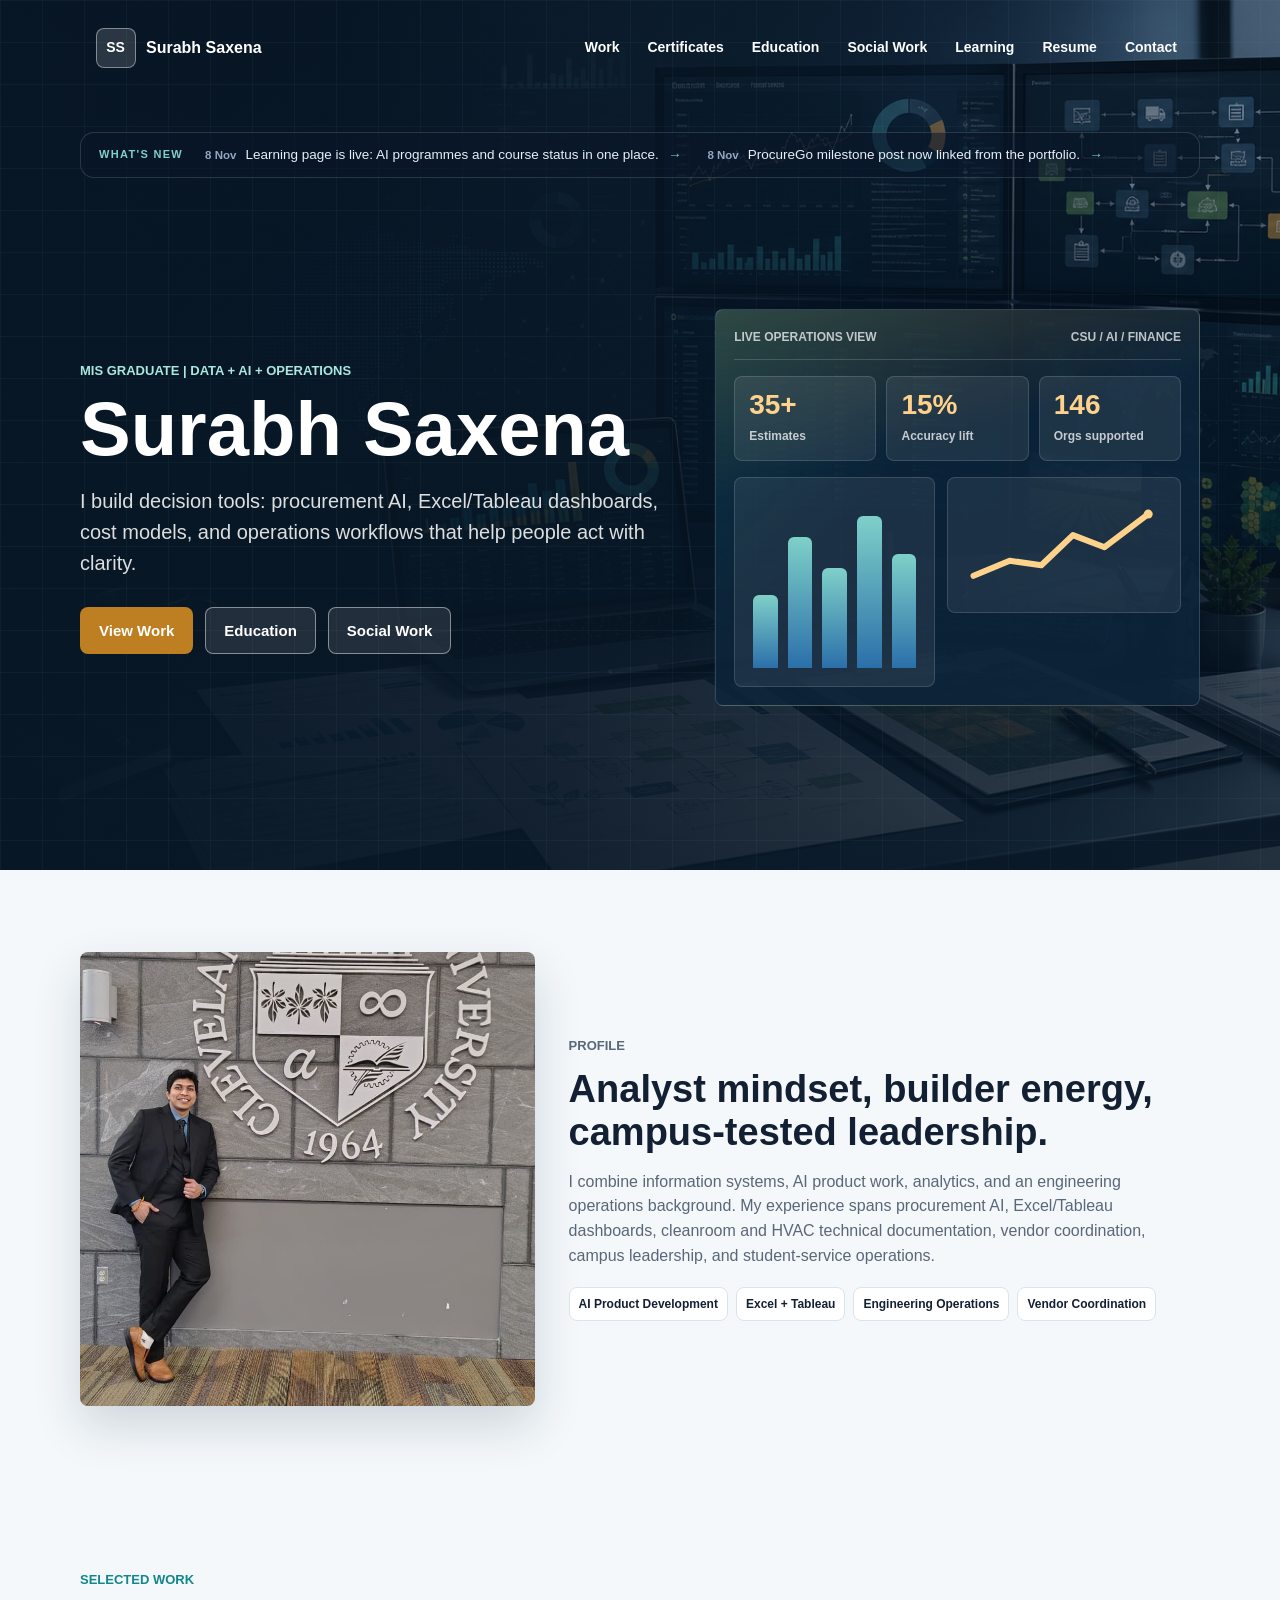
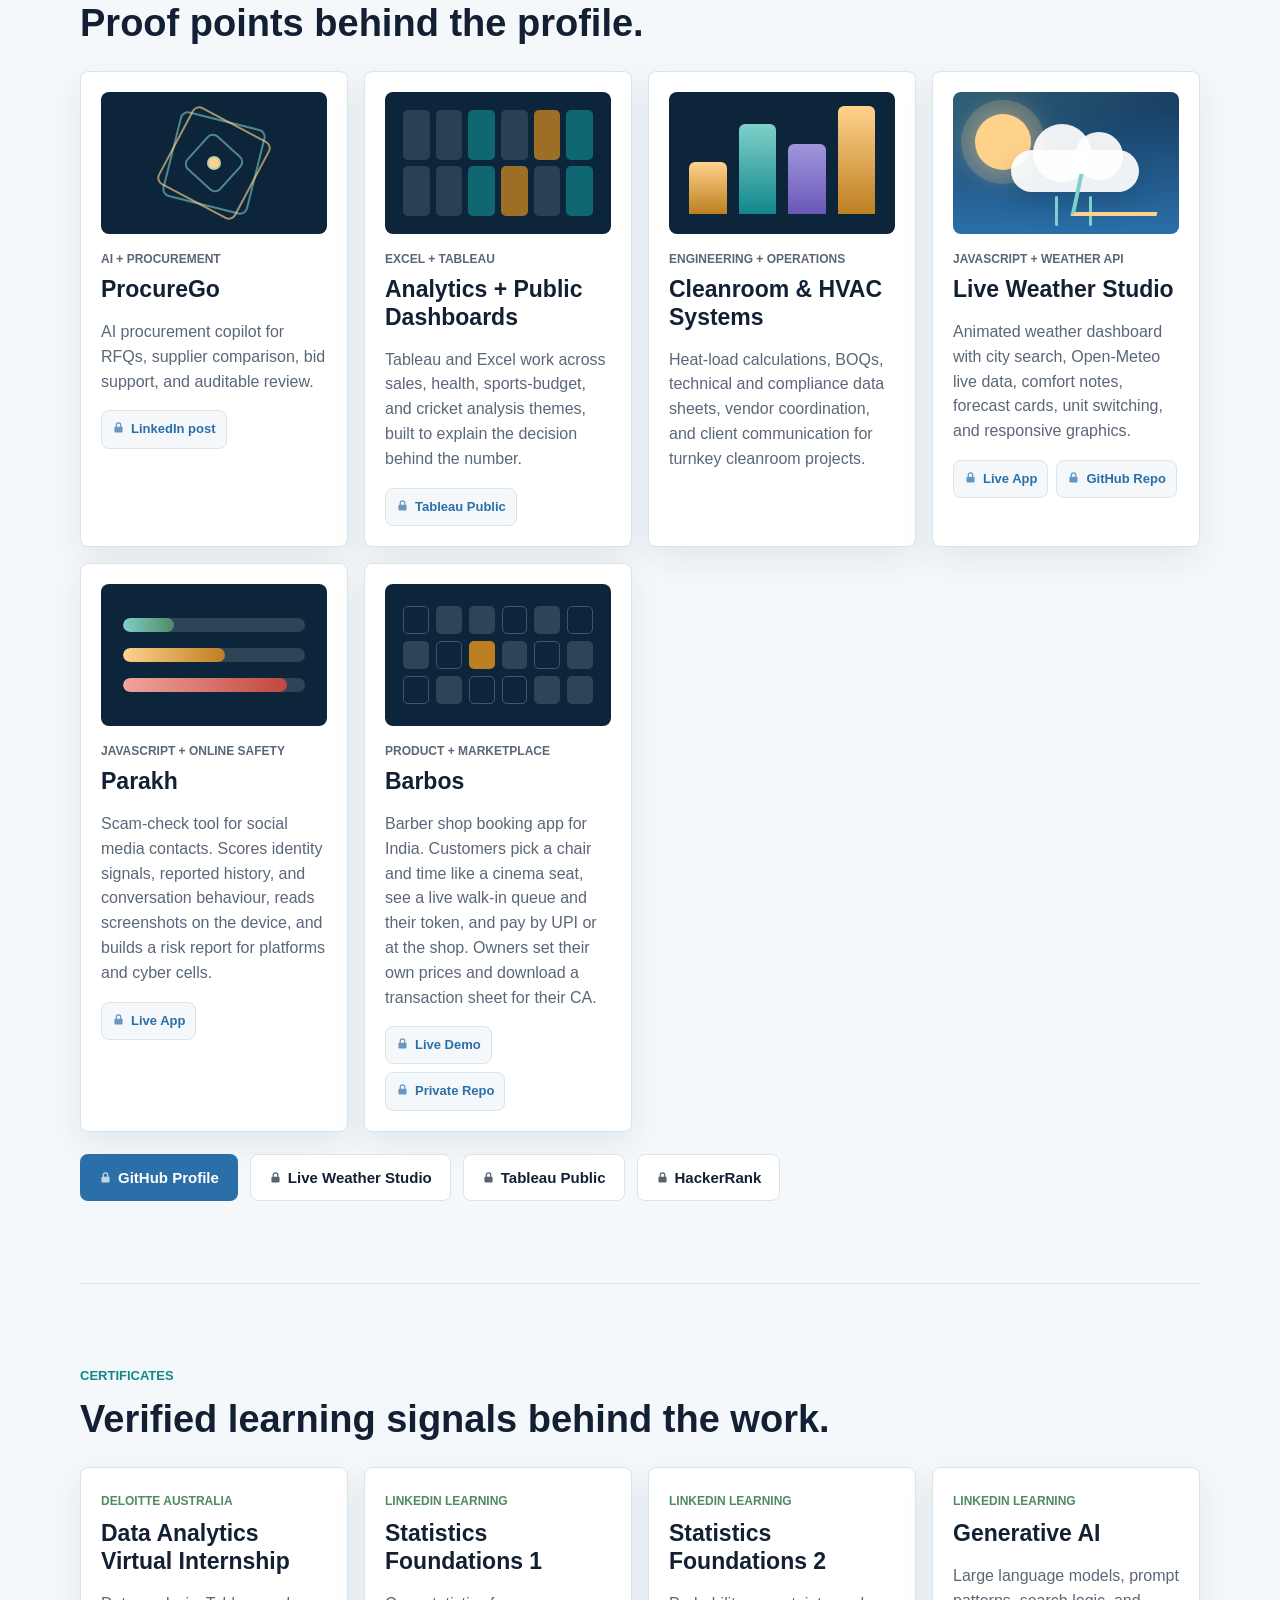
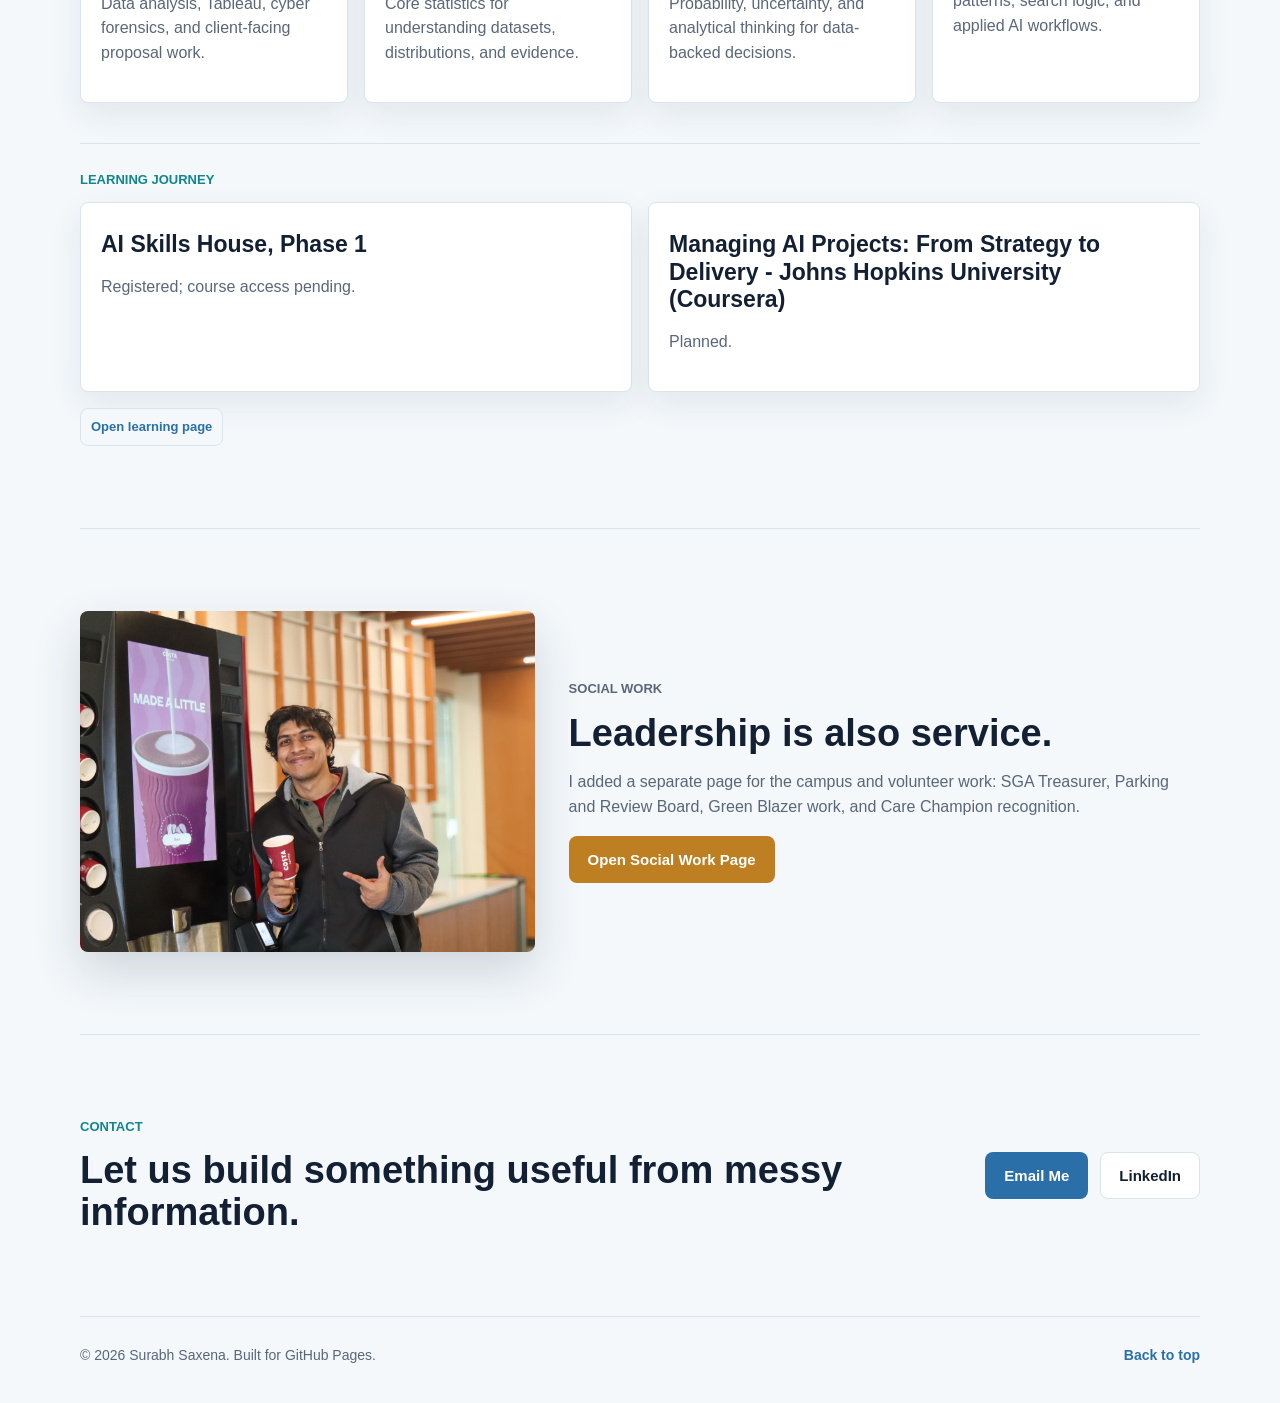
==== commit de3637b3: "Add files via upload Restore portfolio homepage" ====
--- a/index.html
+++ b/index.html
@@ -1,373 +1,358 @@
-<!DOCTYPE html>
+<!doctype html>
 <html lang="en">
-<head>
-<meta charset="utf-8">
-<meta name="viewport" content="width=device-width,initial-scale=1">
-<title>Study Notebook</title>
-<meta name="theme-color" content="#2350d8">
-<meta name="apple-mobile-web-app-capable" content="yes">
-<meta name="mobile-web-app-capable" content="yes">
-<meta name="apple-mobile-web-app-title" content="Notebook">
-<link rel="manifest" href="manifest.json">
-<link rel="icon" href="icon-192.png">
-<link rel="apple-touch-icon" href="icon-180.png">
-<link rel="preconnect" href="https://fonts.googleapis.com">
-<link href="https://fonts.googleapis.com/css2?family=Newsreader:opsz,wght@6..72,500;6..72,600&family=Inter:wght@400;500;600&display=swap" rel="stylesheet">
-<style>
-/* VOICE: calm, studious, a tool you open every day.
-   IDEA: a ruled exercise notebook — blue lines, red margin, tabbed sections.
-   PICTURE: the open ruled page itself, centre stage, with the note list as tabs beside it.
-   COLOUR and TYPE: paper white, ink, rule blue, margin red as accent; Newsreader titles, Inter body.
-   LAYOUT: list | page | study helper; stacks on narrow screens. */
-:root{color-scheme:light dark;
---bg:light-dark(#eef1f6,#12151c);--paper:light-dark(#ffffff,#1b1f29);--ink:light-dark(#1b1f2a,#e7e9ef);
---mute:light-dark(#5d6576,#9aa2b4);--rule:light-dark(#c9d8f0,#2a3345);--margin:light-dark(#e05a5a,#c65454);
---accent:light-dark(#2350d8,#7d9bff);--line:light-dark(#dde3ee,#2b3140);--chip:light-dark(#e6ecf9,#232a3a)}
-:root[data-theme=light]{color-scheme:light}:root[data-theme=dark]{color-scheme:dark}
-*{box-sizing:border-box;min-width:0}
-body{margin:0;background:var(--bg);color:var(--ink);font:16px/1.55 Inter,system-ui,sans-serif;overflow-x:clip}
-h1,h2,h3{font-family:Newsreader,Georgia,serif;font-weight:600;line-height:1.1;margin:0}
-button,input,select,textarea{font:inherit;color:inherit}
-button{cursor:pointer;border:1px solid var(--line);background:var(--paper);border-radius:10px;padding:0 14px;min-height:40px}
-button:hover{border-color:var(--accent)}
-button.pri{background:var(--accent);border-color:var(--accent);color:#fff}
-:focus-visible{outline:2px solid var(--accent);outline-offset:2px}
-header{display:flex;flex-wrap:wrap;gap:12px;align-items:center;justify-content:space-between;padding:18px max(3vw,16px) 6px}
-header h1{font-size:clamp(28px,4vw,38px)}
-.status{font-size:13px;color:var(--mute)}
-.app{display:grid;grid-template-columns:270px minmax(0,1fr) 330px;gap:16px;padding:12px max(3vw,16px) 32px;align-items:start}
-.side,.help{background:var(--paper);border:1px solid var(--line);border-radius:16px;padding:14px}
-.tabs{display:flex;flex-wrap:wrap;gap:6px;margin-bottom:10px}
-.tabs button{min-height:34px;padding:0 11px;font-size:14px;border-radius:999px;background:var(--chip);border-color:transparent}
-.tabs button[aria-pressed=true]{background:var(--ink);color:var(--paper)}
-.search{width:100%;min-height:42px;border:1px solid var(--line);border-radius:10px;padding:0 12px;background:var(--bg);font-size:16px}
-.list{list-style:none;margin:10px 0 0;padding:0;max-height:62vh;overflow:auto}
-.list li button{width:100%;text-align:left;border:0;border-left:3px solid transparent;border-radius:8px;padding:9px 10px;background:none;display:block;min-height:44px}
-.list li button[aria-current=true]{background:var(--chip);border-left-color:var(--margin)}
-.list .t{font-weight:600;display:block;overflow:hidden;text-overflow:ellipsis;white-space:nowrap}
-.list .m{font-size:13px;color:var(--mute);display:block;overflow:hidden;text-overflow:ellipsis;white-space:nowrap}
-.due{color:var(--margin);font-weight:600}
-.page{background:var(--paper);border:1px solid var(--line);border-radius:16px;box-shadow:0 12px 30px -18px rgb(20 30 60/.35);overflow:hidden}
-.bar{display:flex;flex-wrap:wrap;gap:8px;align-items:center;padding:12px 16px;border-bottom:1px solid var(--line)}
-.bar select{min-height:40px;border:1px solid var(--line);border-radius:10px;padding:0 10px;background:var(--paper);font-size:15px}
-.bar .grow{flex:1}
-.ttl{width:100%;border:0;background:none;font:600 clamp(26px,3vw,34px)/1.15 Newsreader,Georgia,serif;padding:18px 22px 4px 64px;outline-offset:-4px}
-.tags{width:100%;border:0;background:none;font-size:14px;color:var(--mute);padding:4px 22px 10px 64px;outline-offset:-4px}
-.body{display:block;width:100%;min-height:58vh;border:0;resize:vertical;font-size:17px;line-height:30px;padding:2px 22px 30px 64px;outline-offset:-4px;
-background:linear-gradient(90deg,transparent 46px,var(--margin) 46px,var(--margin) 48px,transparent 48px),repeating-linear-gradient(transparent 0 29px,var(--rule) 29px 30px);background-attachment:local;background-color:var(--paper)}
-.meta{display:flex;flex-wrap:wrap;gap:8px 16px;align-items:center;justify-content:space-between;padding:10px 16px;border-top:1px solid var(--line);font-size:13px;color:var(--mute)}
-.empty{padding:48px 28px 56px 64px;background:linear-gradient(90deg,transparent 46px,var(--margin) 46px,var(--margin) 48px,transparent 48px),repeating-linear-gradient(transparent 0 29px,var(--rule) 29px 30px);min-height:58vh}
-.empty h2{font-size:clamp(28px,3.4vw,40px);margin-bottom:14px}
-.empty p{max-width:56ch;color:var(--mute);margin:0 0 18px}
-.row{display:flex;flex-wrap:wrap;gap:8px}
-.help h2{font-size:24px;margin-bottom:4px}
-.help p.s{font-size:14px;color:var(--mute);margin:0 0 12px}
-.acts{display:grid;grid-template-columns:1fr 1fr;gap:8px}
-.acts button{font-size:14px;padding:0 8px}
-.ask{display:flex;gap:6px;margin-top:10px}
-.ask input{flex:1;min-height:42px;border:1px solid var(--line);border-radius:10px;padding:0 10px;background:var(--bg);font-size:16px}
-.out{white-space:pre-wrap;font-size:15px;line-height:1.55;background:var(--bg);border-radius:12px;padding:12px;margin-top:12px;max-height:46vh;overflow:auto}
-.out a{color:var(--accent);overflow-wrap:anywhere}
-.shelf{margin-top:18px;border-top:1px solid var(--line);padding-top:14px}
-.shelf h3{font-size:19px;margin-bottom:8px}
-.shelf details{border-bottom:1px solid var(--line);padding:6px 0}
-.shelf summary{cursor:pointer;font-weight:600;font-size:15px;min-height:32px;display:flex;align-items:center}
-.shelf ul{margin:4px 0 8px;padding-left:18px;font-size:14px}
-.shelf li{margin:5px 0}.shelf a{color:var(--accent)}.shelf small{color:var(--mute);display:block}
-.nw{position:relative}
-.pick{position:absolute;right:0;top:calc(100% + 6px);z-index:8;background:var(--paper);border:1px solid var(--line);border-radius:12px;padding:8px;display:grid;gap:4px;min-width:190px;box-shadow:0 14px 30px -14px rgb(20 30 60/.45)}
-.pick[hidden]{display:none}.pick span{font-size:13px;color:var(--mute);padding:2px 6px}.pick button{text-align:left;border:0}
-.pick button:hover,.pick button:focus-visible{background:var(--chip)}
-dialog{border:1px solid var(--line);border-radius:16px;background:var(--paper);color:var(--ink);max-width:min(460px,92vw);padding:20px}
-dialog::backdrop{background:rgb(10 14 24/.5)}dialog h2{font-size:26px;margin-bottom:8px}dialog p{font-size:14px;color:var(--mute);margin:0 0 12px}
-dialog label{display:block;font-size:14px;font-weight:500;margin-bottom:10px}dialog input{display:block;width:100%;min-height:44px;margin-top:4px;border:1px solid var(--line);border-radius:10px;padding:0 10px;background:var(--bg);font-size:16px}
-.smsg{color:var(--margin)!important;min-height:1.2em}
-.toast{position:fixed;left:50%;bottom:20px;transform:translateX(-50%);background:var(--ink);color:var(--paper);padding:10px 16px;border-radius:12px;display:none;gap:12px;align-items:center;z-index:9}
-.toast button{min-height:34px;background:none;color:inherit;border-color:currentColor}
-@media(max-width:1100px){.app{grid-template-columns:250px minmax(0,1fr)}.help{grid-column:1/-1}}
-@media(max-width:720px){.app{grid-template-columns:minmax(0,1fr)}.list{max-height:240px}.ttl,.tags,.body{padding-left:52px}.body{background:linear-gradient(90deg,transparent 36px,var(--margin) 36px,var(--margin) 38px,transparent 38px),repeating-linear-gradient(transparent 0 29px,var(--rule) 29px 30px);background-attachment:local}.empty{padding-left:52px}}
-@media(prefers-reduced-motion:no-preference){.page{animation:up .35s ease-out}@keyframes up{from{opacity:0;transform:translateY(6px)}}}
-</style>
-</head>
-<body>
-<header>
-  <h1>Study Notebook</h1>
-  <div class="row" style="align-items:center">
-    <span class="status" id="status">Opening your notebook…</span>
-    <button id="syncBtn">Sync</button>
-    <span class="nw"><button class="pri" id="newBtn" aria-haspopup="true" aria-expanded="false">+ New note</button>
-    <div class="pick" id="pick" hidden role="menu" aria-label="Choose a section"><span>Which section?</span>
-      <button data-new="thoughts" role="menuitem">Thoughts</button><button data-new="study" role="menuitem">Study</button><button data-new="ideas" role="menuitem">Ideas</button><button data-new="resources" role="menuitem">Resources</button></div></span>
-  </div>
-</header>
-
-<main class="app">
-  <aside class="side" aria-label="Notes">
-    <div class="tabs" id="tabs"></div>
-    <input class="search" id="q" type="search" placeholder="Search notes and tags" aria-label="Search notes">
-    <ul class="list" id="list"></ul>
-  </aside>
-
-  <section class="page" id="page" aria-label="Note"></section>
-
-  <aside class="help" aria-label="Study helper">
-    <h2>Study helper</h2>
-    <p class="s" id="helpHint">Builds a ready-made prompt from your open note for you to paste into Claude.</p>
-    <div class="acts">
-      <button data-act="resources">Best resources</button>
-      <button data-act="explain">Explain simply</button>
-      <button data-act="summary">Summarise</button>
-      <button data-act="quiz">Quiz me</button>
-      <button data-act="mindmap">Mind map</button>
-      <button data-act="critique">Find weak spots</button>
-    </div>
-    <form class="ask" id="askForm"><input id="askIn" placeholder="Ask anything about this note" aria-label="Ask a question"><button class="pri">Ask</button></form>
-    <div class="out" id="out" hidden></div>
-
-    <div class="shelf">
-      <h3>Resource shelf</h3>
-      <details open><summary>How to study (research-backed)</summary><ul>
-        <li><a href="https://journals.sagepub.com/doi/10.1177/1529100612453266">Dunlosky et al. (2013), Improving Students' Learning</a><small>Rates 10 techniques; practice testing and spaced practice score highest.</small></li>
-        <li><a href="https://journals.sagepub.com/doi/10.1111/j.1467-9280.2006.01693.x">Roediger &amp; Karpicke (2006), Test-Enhanced Learning</a><small>Why “Quiz me” beats re-reading.</small></li>
-        <li><a href="https://doi.org/10.1037/0033-2909.132.3.354">Cepeda et al. (2006), Distributed practice meta-analysis</a><small>The basis for the review schedule in this notebook.</small></li>
-        <li><a href="https://apps.ankiweb.net/">Anki</a><small>Free flashcards with spaced repetition.</small></li>
-      </ul></details>
-      <details><summary>Data analysis skills</summary><ul>
-        <li><a href="https://sqlbolt.com/">SQLBolt</a><small>Interactive SQL lessons, free.</small></li>
-        <li><a href="https://www.kaggle.com/learn">Kaggle Learn</a><small>Short Python, pandas, SQL and visualisation courses.</small></li>
-        <li><a href="https://wesmckinney.com/book/">Python for Data Analysis, 3rd ed.</a><small>Free online edition by the creator of pandas.</small></li>
-        <li><a href="https://learn.microsoft.com/en-us/training/powerplatform/power-bi">Microsoft Learn: Power BI</a><small>Official free training paths.</small></li>
-        <li><a href="https://www.coursera.org/professional-certificates/google-data-analytics">Google Data Analytics Certificate</a><small>Structured beginner path (paid, financial aid available).</small></li>
-      </ul></details>
-      <details><summary>Finance foundations and data</summary><ul>
-        <li><a href="https://www.khanacademy.org/economics-finance-domain/core-finance">Khan Academy: Finance and capital markets</a><small>Free fundamentals.</small></li>
-        <li><a href="https://ocw.mit.edu/courses/15-401-finance-theory-i-fall-2008/">MIT OCW 15.401 Finance Theory I</a><small>Full university course, free.</small></li>
-        <li><a href="https://pages.stern.nyu.edu/~adamodar/">Aswath Damodaran, NYU Stern</a><small>Valuation lectures and free industry datasets.</small></li>
-        <li><a href="https://www.sec.gov/edgar/search/">SEC EDGAR full-text search</a><small>Real 10-K and 10-Q filings to practise on.</small></li>
-        <li><a href="https://fred.stlouisfed.org/">FRED, St. Louis Fed</a><small>Free economic time series for projects.</small></li>
-      </ul></details>
-    </div>
-  </aside>
-</main>
-
-<dialog id="sync"><form id="sform">
-  <h2>Sync with GitHub</h2>
-  <p>Your notes are saved in a <b>private</b> repo of yours as <code>notes.json</code>. Each phone or laptop needs this once. The token stays in this browser only.</p>
-  <label>GitHub username<input id="so" autocomplete="off" required></label>
-  <label>Private repo name<input id="sr" autocomplete="off" required></label>
-  <label>Fine-grained token<input id="st" type="password" autocomplete="off" required></label>
-  <p class="smsg" id="smsg" role="status"></p>
-  <div class="row"><button class="pri">Connect</button><button type="button" id="sclose">Cancel</button><button type="button" id="soff">Disconnect this device</button></div>
-</form></dialog>
-<div class="toast" id="toast" role="status"><span id="toastMsg"></span><button id="undoBtn">Undo</button></div>
-
-<script>
-{
-const NBS=[["all","All"],["thoughts","Thoughts"],["study","Study"],["ideas","Ideas"],["resources","Resources"],["due","Due for review"]];
-const GAPS=[1,3,7,16,35];
-const DAY=864e5;
-const S={notes:{},active:null,nb:"all",q:"",timer:null,saving:{},lastDeleted:null,col:null,mode:"loading"};
-const $=id=>document.getElementById(id);
-const esc=s=>String(s??"").replace(/[&<>"']/g,c=>({"&":"&amp;","<":"&lt;",">":"&gt;",'"':"&quot;","'":"&#39;"}[c]));
-const fmt=t=>t?new Date(t).toLocaleDateString(undefined,{day:"numeric",month:"short"}):"";
-const isDue=n=>n.nextReview&&n.nextReview<=Date.now();
-const status=t=>{$("status").textContent=t};
-
-/* ---------- storage: this device + a private GitHub repo ---------- */
-const LS="studyNotebook.v1",CFG="studyNotebook.gh";
-let cfg=null;try{cfg=JSON.parse(localStorage.getItem(CFG)||"null")}catch(e){}
-function lsLoad(){try{return JSON.parse(localStorage.getItem(LS)||"{}")}catch(e){return {}}}
-function lsSave(){try{localStorage.setItem(LS,JSON.stringify(S.notes))}catch(e){status("This browser blocked saving")}}
-const b64e=str=>{const by=new TextEncoder().encode(str);let bin="";for(let i=0;i<by.length;i+=8192)bin+=String.fromCharCode(...by.subarray(i,i+8192));return btoa(bin)};
-const b64d=b=>new TextDecoder().decode(Uint8Array.from(atob(b.replace(/\n/g,"")),c=>c.charCodeAt(0)));
-const api=()=>`https://api.github.com/repos/${encodeURIComponent(cfg.owner)}/${encodeURIComponent(cfg.repo)}/contents/notes.json`;
-const hdr=()=>({Authorization:"Bearer "+cfg.token,Accept:"application/vnd.github+json","X-GitHub-Api-Version":"2022-11-28"});
-let sha=null,pushT=null,busy=false,again=false;
-function merge(remote){
-  for(const id in remote){const r=remote[id],l=S.notes[id];if(!l||(r.updated||0)>(l.updated||0))S.notes[id]={...r,id}}
-}
-async function pull(){
-  const r=await fetch(api(),{headers:hdr(),cache:"no-store"});
-  if(r.status===404){sha=null;return}
-  if(!r.ok)throw r.status;
-  const j=await r.json();sha=j.sha;merge(JSON.parse(b64d(j.content)||"{}"));lsSave();
-}
-async function push(){
-  if(!cfg)return;
-  if(busy){again=true;return}busy=true;status("Syncing…");
-  try{
-    for(let tries=0;tries<2;tries++){
-      const body={message:"Update notes",content:b64e(JSON.stringify(S.notes)),...(sha?{sha}:{})};
-      const r=await fetch(api(),{method:"PUT",headers:{...hdr(),"Content-Type":"application/json"},body:JSON.stringify(body)});
-      if(r.ok){sha=(await r.json()).content.sha;status("Synced to GitHub · "+new Date().toLocaleTimeString([], {hour:"2-digit",minute:"2-digit"}));break}
-      if((r.status===409||r.status===422)&&tries===0){await pull();continue}
-      throw r.status;
-    }
-  }catch(e){status(e===401?"GitHub token rejected: open Sync":"Saved on this device; GitHub sync failed")}
-  busy=false;if(again){again=false;push()}
-}
-async function persist(n){lsSave();if(!cfg){status("Saved on this device only");return}status("Saving…");clearTimeout(pushT);pushT=setTimeout(push,1500)}
-async function wipe(id){S.notes[id]={id,deleted:true,updated:Date.now()};persist(S.notes[id])}
-async function boot(){
-  S.notes=lsLoad();for(const k in S.notes)S.notes[k].id=k;pickFirst();render();
-  if(!cfg){status("Saved on this device only · set up Sync");return}
-  status("Syncing…");
-  try{await pull();pickFirst();S.reloadEditor=true;render();status("Synced to GitHub")}
-  catch(e){status(e===401?"GitHub token rejected: open Sync":"Offline? Showing notes saved on this device")}
-}
-boot();
-document.addEventListener("visibilitychange",()=>{if(document.visibilityState==="visible"&&cfg&&!busy){pull().then(()=>{S.reloadEditor=document.activeElement?.closest?.("#page")==null;render()}).catch(()=>{})}else if(document.visibilityState==="hidden"&&cfg){clearTimeout(pushT);push()}});
-
-/* ---------- view ---------- */
-function visible(){
-  const q=S.q.toLowerCase();
-  return Object.values(S.notes).filter(n=>{
-    if(n.deleted)return false;
-    if(S.nb==="due"){if(!isDue(n))return false}else if(S.nb!=="all"&&n.nb!==S.nb)return false;
-    if(!q)return true;
-    return (n.title+" "+n.body+" "+(n.tags||[]).join(" ")).toLowerCase().includes(q);
-  }).sort((a,b)=>(b.pinned?1:0)-(a.pinned?1:0)||(b.updated||0)-(a.updated||0));
-}
-function pickFirst(){if(!S.active||!S.notes[S.active]){const v=visible();S.active=v[0]?.id||null}S.reloadEditor=true}
-function render(){
-  const due=Object.values(S.notes).filter(n=>!n.deleted&&isDue(n)).length;
-  $("tabs").innerHTML=NBS.map(([k,l])=>`<button data-nb="${k}" aria-pressed="${S.nb===k}">${l}${k==="due"&&due?` · ${due}`:""}</button>`).join("");
-  const v=visible();
-  $("list").innerHTML=v.length?v.map(n=>`<li><button data-id="${esc(n.id)}" aria-current="${n.id===S.active}">
-    <span class="t">${n.pinned?"Pinned · ":""}${esc(n.title||"Untitled")}</span>
-    <span class="m">${isDue(n)?'<span class="due">Review due · </span>':""}${esc(NBS.find(x=>x[0]===n.nb)?.[1]||"")} · ${fmt(n.updated)} ${esc((n.body||"").slice(0,60))}</span></button></li>`).join("")
-    :`<li class="m" style="padding:10px;color:var(--mute);font-size:14px">${S.q?"No notes match.":"Nothing here yet."}</li>`;
-  if(S.reloadEditor){S.reloadEditor=false;drawPage()}
-  else drawMeta();
-}
-function drawPage(){
-  const n=S.notes[S.active];
-  if(!n){$("page").innerHTML=`<div class="empty"><h2>A clean page.</h2>
-    <p>Write what you think, what you're learning, or links worth keeping. Every note saves as you type on this device, and to your private GitHub repo once you set up Sync, so it shows up on your phone and laptop. Open a study note and use the helper to build a ready-made prompt for Claude: best resources, a quiz, or the gaps in your understanding.</p>
-    <div class="row"><button class="pri" data-new="study">New study note</button><button data-new="thoughts">New thought</button><button data-new="ideas">New idea</button><button data-new="resources">Save a resource</button></div></div>`;
-    $("helpHint").textContent="Open or create a note to use the helper.";return}
-  $("helpHint").textContent="Works on “"+(n.title||"Untitled")+"”.";
-  $("page").innerHTML=`<div class="bar">
-    <select id="nbSel" aria-label="Section">${NBS.filter(x=>!["all","due"].includes(x[0])).map(([k,l])=>`<option value="${k}"${n.nb===k?" selected":""}>${l}</option>`).join("")}</select>
-    <span class="grow"></span>
-    <button id="pinBtn" aria-pressed="${!!n.pinned}">${n.pinned?"Unpin":"Pin"}</button>
-    <button id="mdBtn">Copy as Markdown</button>
-    <button id="delBtn">Delete</button></div>
-    <input class="ttl" id="ttl" placeholder="Title" aria-label="Title">
-    <input class="tags" id="tg" placeholder="Tags, comma separated (e.g. SQL, ratios, week 2)" aria-label="Tags">
-    <textarea class="body" id="bd" placeholder="Start writing…" aria-label="Note"></textarea>
-    <div class="meta" id="meta"></div>`;
-  $("ttl").value=n.title||"";$("tg").value=(n.tags||[]).join(", ");$("bd").value=n.body||"";
-  drawMeta();
-}
-function drawMeta(){
-  const n=S.notes[S.active],m=$("meta");if(!n||!m)return;
-  const lvl=n.level||0,words=(n.body||"").trim().split(/\s+/).filter(Boolean).length;
-  const next=n.nextReview?(isDue(n)?"Review due now":"Next review "+fmt(n.nextReview)):"Not in review yet";
-  m.innerHTML=`<span>${words} words · edited ${fmt(n.updated)} · ${next}</span>
-    <span class="row"><button id="revBtn">${n.nextReview?"I reviewed this":"Start reviewing"}</button>${n.nextReview?'<button id="revOff">Stop</button>':""}</span>`;
-  m.title=n.nextReview?`Review step ${lvl+1} of ${GAPS.length}: gaps of ${GAPS.join(", ")} days`:"";
-}
-
-/* ---------- actions ---------- */
-function newNote(nb){
-  const id="n"+Date.now().toString(36)+Math.random().toString(36).slice(2,6);
-  const now=Date.now();
-  S.notes[id]={id,nb:nb||(["all","due"].includes(S.nb)?"study":S.nb),title:"",body:"",tags:[],pinned:false,created:now,updated:now};
-  S.active=id;S.q="";$("q").value="";if(S.nb!=="all"&&S.nb!==S.notes[id].nb)S.nb="all";
-  S.reloadEditor=true;render();persist(S.notes[id]);$("ttl")?.focus();
-}
-function edit(patch){
-  const n=S.notes[S.active];if(!n)return;
-  Object.assign(n,patch,{updated:Date.now()});status("Saving…");
-  clearTimeout(S.timer);S.timer=setTimeout(()=>{persist(n);render()},700);
-}
-function toast(msg,undo){
-  $("toastMsg").textContent=msg;$("undoBtn").style.display=undo?"":"none";$("toast").style.display="flex";
-  clearTimeout(S.tt);S.tt=setTimeout(()=>$("toast").style.display="none",6000);
-}
-async function copy(text,msg){try{await navigator.clipboard.writeText(text);toast(msg||"Copied")}catch(e){toast("Copy was blocked by the browser")}}
-
-function showPick(on){$("pick").hidden=!on;$("newBtn").setAttribute("aria-expanded",on);if(on)$("pick").querySelector("button").focus()}
-document.addEventListener("click",e=>{
-  if(!e.target.closest(".nw"))showPick(false);
-  const b=e.target.closest("button");if(!b)return;
-  if(b.dataset.nb){S.nb=b.dataset.nb;render();return}
-  if(b.dataset.id){flush();S.active=b.dataset.id;S.reloadEditor=true;render();return}
-  if(b.dataset.new){showPick(false);newNote(b.dataset.new);return}
-  if(b.dataset.act){runHelper(b.dataset.act);return}
-  const n=S.notes[S.active];
-  switch(b.id){
-    case "newBtn":showPick($("pick").hidden);break;
-    case "pinBtn":n.pinned=!n.pinned;n.updated=Date.now();persist(n);S.reloadEditor=true;render();break;
-    case "mdBtn":copy(`# ${n.title||"Untitled"}\n\n${(n.tags||[]).length?"Tags: "+n.tags.join(", ")+"\n\n":""}${n.body||""}`,"Copied as Markdown");break;
-    case "delBtn":S.lastDeleted={...n};wipe(n.id);S.active=null;pickFirst();render();toast("Note deleted",true);break;
-    case "undoBtn":if(S.lastDeleted){const d={...S.lastDeleted,updated:Date.now()};S.notes[d.id]=d;S.active=d.id;S.lastDeleted=null;persist(d);S.reloadEditor=true;render();$("toast").style.display="none"}break;
-    case "revBtn":{const lvl=n.nextReview?Math.min((n.level||0)+1,GAPS.length-1):0;n.level=lvl;n.nextReview=Date.now()+GAPS[lvl]*DAY;n.updated=Date.now();persist(n);render();drawMeta();toast("Next review in "+GAPS[lvl]+" days");break}
-    case "revOff":delete n.nextReview;delete n.level;n.updated=Date.now();persist(n);render();drawMeta();break;
-  }
-});
-function flush(){if(S.timer){clearTimeout(S.timer);S.timer=null;const n=S.notes[S.active];if(n)persist(n)}}
-document.addEventListener("input",e=>{
-  const id=e.target.id;
-  if(id==="q"){S.q=e.target.value;render();return}
-  if(id==="ttl")edit({title:e.target.value});
-  else if(id==="bd")edit({body:e.target.value});
-  else if(id==="tg")edit({tags:e.target.value.split(",").map(s=>s.trim()).filter(Boolean)});
-});
-document.addEventListener("change",e=>{if(e.target.id==="nbSel"){edit({nb:e.target.value});flush();render()}});
-document.addEventListener("keydown",e=>{if(e.key==="Escape"&&!$("pick").hidden){showPick(false);$("newBtn").focus()}
-if((e.ctrlKey||e.metaKey)&&e.key.toLowerCase()==="s"){e.preventDefault();flush()}});
-window.addEventListener("pagehide",flush);
-$("askForm").addEventListener("submit",e=>{e.preventDefault();const q=$("askIn").value.trim();if(q)runHelper("ask",q)});
-
-/* ---------- study helper (asks Claude) ---------- */
-const TASKS={
-  resources:"Recommend the 5–7 best free or widely respected resources for learning what this note covers. Prefer official documentation, university courses, peer-reviewed or primary sources. For each: name, full https:// link, one line on why it fits and the level (beginner/intermediate). Only give links you are confident exist; if unsure, name the resource without a link. End with one line: 'Verify each link before relying on it.'",
-  explain:"Explain the core idea of this note to a beginner in plain language, with one concrete real-world example (a finance or business example if it fits) and a short analogy. Under 200 words.",
-  summary:"Summarise this note into 5–8 crisp bullet points a student could revise from. Use '- ' bullets.",
-  quiz:"Write 5 short retrieval-practice questions on this note, mixing recall and application. List the questions first, then a line 'Answers', then numbered answers.",
-  mindmap:"Turn this note into a text mind map: the central topic, then 3–6 branches, each with 2–4 sub-points, using indented '- ' lines.",
-  critique:"Act as a demanding tutor. Point out gaps, misconceptions, or vague statements in this note, say what is correct and well thought out, and suggest the 3 most valuable things to learn next. Be direct and specific."
-};
-async function runHelper(kind,question){
-  const n=S.notes[S.active];
-  if(!n||!(n.title||n.body)){toast("Write something in a note first");return}
-  const task=kind==="ask"?"Answer the student's question using the note as context. Be accurate; say if something is uncertain. Question: "+question:TASKS[kind];
-  const prompt=`You are a sharp, honest study tutor helping a learner who is building skills as a financial data analyst.\n\nTASK: ${task}\n\nNOTE TITLE: ${n.title||"Untitled"}\nTAGS: ${(n.tags||[]).join(", ")||"none"}\nNOTE:\n${(n.body||"").slice(0,8000)}`;
-  const out=$("out");out.hidden=false;out.textContent="";
-  let ok=true;try{await navigator.clipboard.writeText(prompt)}catch(e){ok=false}
-  const p=document.createElement("p");p.style.margin="0 0 8px";
-  p.textContent=ok?"Prompt copied. Open Claude, paste it, then paste the useful part of the answer back into your note.":"Copy the prompt below, then paste it into Claude.";
-  const a=document.createElement("a");a.href="https://claude.ai/new";a.target="_blank";a.rel="noopener";a.textContent="Open Claude →";
-  out.append(p,a);
-  if(!ok){const ta=document.createElement("textarea");ta.value=prompt;ta.readOnly=true;ta.style.cssText="width:100%;min-height:160px;margin-top:8px;font-size:14px";out.append(ta)}
-}
-/* ---------- sync settings ---------- */
-function openSync(){
-  $("so").value=cfg?.owner||"surabh-data";$("sr").value=cfg?.repo||"notebook-data";$("st").value=cfg?.token||"";$("smsg").textContent="";
-  $("sync").showModal();
-}
-$("syncBtn").addEventListener("click",openSync);
-$("sclose").addEventListener("click",()=>$("sync").close());
-$("soff").addEventListener("click",()=>{cfg=null;sha=null;try{localStorage.removeItem(CFG)}catch(e){}$("sync").close();status("Saved on this device only · set up Sync")});
-$("sform").addEventListener("submit",async e=>{
-  e.preventDefault();
-  const c={owner:$("so").value.trim(),repo:$("sr").value.trim(),token:$("st").value.trim()};
-  if(!c.owner||!c.repo||!c.token){$("smsg").textContent="Fill in all three fields.";return}
-  $("smsg").textContent="Checking…";
-  try{
-    const r=await fetch(`https://api.github.com/repos/${encodeURIComponent(c.owner)}/${encodeURIComponent(c.repo)}`,{headers:{Authorization:"Bearer "+c.token,Accept:"application/vnd.github+json"}});
-    if(!r.ok){$("smsg").textContent=r.status===401?"Token rejected. Check you copied it fully.":"Can't reach that repo with this token. Check the names and that the token includes this repo.";return}
-    const j=await r.json();
-    if(!j.private){$("smsg").textContent="That repo is public, so anyone could read your notes. Make it private first.";return}
-    cfg=c;try{localStorage.setItem(CFG,JSON.stringify(c))}catch(e){}
-    $("smsg").textContent="Connected. Syncing…";
-    await pull();await push();pickFirst();S.reloadEditor=true;render();$("sync").close();
-  }catch(err){$("smsg").textContent="Network error. Try again."}
-});
-render();
-}
-</script>
-</body>
+  <head>
+    <meta charset="utf-8" />
+    <meta name="viewport" content="width=device-width, initial-scale=1" />
+    <title>Surabh Saxena | Portfolio</title>
+    <meta
+      name="description"
+      content="Surabh Saxena portfolio: data analytics, AI, operations, procurement, certificates, and campus leadership work."
+    />
+    <meta property="og:title" content="Surabh Saxena | Portfolio" />
+    <meta property="og:description" content="Data, AI, operations, and community-impact portfolio." />
+    <meta property="og:type" content="website" />
+    <meta property="og:image" content="assets/surabh-csu-standing-focus.jpg" />
+    <link rel="stylesheet" href="styles.css" />
+  </head>
+  <body>
+    <header class="site-header" data-header>
+      <a class="brand" href="index.html" aria-label="Surabh Saxena home">
+        <span class="brand-mark">SS</span>
+        <span>Surabh Saxena</span>
+      </a>
+      <nav class="nav-links" aria-label="Primary navigation" data-nav-menu>
+        <a href="#work">Work</a>
+        <a href="#credentials">Certificates</a>
+        <a href="education.html">Education</a>
+        <a href="social.html">Social Work</a>
+        <a href="learning.html">Learning</a>
+        <a href="assets/surabh-saxena-resume.pdf">Resume</a>
+        <a href="#contact">Contact</a>
+      </nav>
+      <button class="nav-toggle" type="button" aria-label="Open navigation" data-nav-toggle>
+        <span></span>
+        <span></span>
+      </button>
+    </header>
+
+    <main>
+      <section class="hero" id="top" aria-labelledby="hero-title">
+        <img class="hero-image" src="assets/portfolio-hero.png" alt="" />
+        <div class="hero-scrim"></div>
+        <div class="signal-grid" aria-hidden="true"></div>
+
+        <section class="whats-new" aria-label="What's new on this site">
+          <span class="whats-new-label">What's new</span>
+          <div class="whats-new-items">
+            <a class="whats-new-item" href="learning.html">
+              <span class="whats-new-date">8 Nov</span>
+              <span class="whats-new-text">Learning page is live: AI programmes and course status in one place.</span>
+              <span class="whats-new-arrow" aria-hidden="true">&rarr;</span>
+            </a>
+            <a class="whats-new-item" href="https://www.linkedin.com/posts/surabh-csu_week-3-completed-at-weston-ideation-lab-at-share-7473812387595460608-u2B2/" target="_blank" rel="noopener">
+              <span class="whats-new-date">8 Nov</span>
+              <span class="whats-new-text">ProcureGo milestone post now linked from the portfolio.</span>
+              <span class="whats-new-arrow" aria-hidden="true">&rarr;</span>
+            </a>
+          </div>
+        </section>
+
+        <div class="hero-layout">
+          <div class="hero-copy-block reveal">
+            <p class="eyebrow">MIS Graduate | Data + AI + Operations</p>
+            <h1 id="hero-title">Surabh Saxena</h1>
+            <p class="hero-copy">
+              I build decision tools: procurement AI, Excel/Tableau dashboards, cost models,
+              and operations workflows that help people act with clarity.
+            </p>
+            <div class="hero-actions">
+              <a class="button primary" href="#work">View Work</a>
+              <a class="button secondary" href="education.html">Education</a>
+              <a class="button secondary" href="social.html">Social Work</a>
+            </div>
+          </div>
+
+          <div class="motion-dashboard reveal" aria-label="Animated analytics graphic">
+            <div class="dash-top">
+              <span>Live Operations View</span>
+              <span>CSU / AI / Finance</span>
+            </div>
+            <div class="dash-kpis">
+              <div><strong>35+</strong><span>Estimates</span></div>
+              <div><strong>15%</strong><span>Accuracy lift</span></div>
+              <div><strong>146</strong><span>Orgs supported</span></div>
+            </div>
+            <div class="dash-body">
+              <div class="animated-bars" aria-hidden="true">
+                <span style="--h: 42%"></span>
+                <span style="--h: 76%"></span>
+                <span style="--h: 58%"></span>
+                <span style="--h: 88%"></span>
+                <span style="--h: 66%"></span>
+              </div>
+              <svg class="path-graph" viewBox="0 0 260 130" aria-hidden="true">
+                <polyline points="10,106 58,86 100,92 142,52 184,68 242,24"></polyline>
+                <circle cx="242" cy="24" r="6"></circle>
+              </svg>
+            </div>
+          </div>
+        </div>
+      </section>
+
+      <section class="section compact-intro" aria-label="Profile snapshot">
+        <div class="intro-photo reveal">
+          <img src="assets/surabh-csu-standing-focus.jpg" alt="Surabh Saxena at Cleveland State University" />
+        </div>
+        <div class="intro-copy reveal">
+          <p class="eyebrow">Profile</p>
+          <h2>Analyst mindset, builder energy, campus-tested leadership.</h2>
+          <p>
+            I combine information systems, AI product work, analytics, and an engineering operations
+            background. My experience spans procurement AI, Excel/Tableau dashboards, cleanroom and
+            HVAC technical documentation, vendor coordination, campus leadership, and student-service
+            operations.
+          </p>
+          <div class="profile-pills" aria-label="Profile focus areas">
+            <span>AI Product Development</span>
+            <span>Excel + Tableau</span>
+            <span>Engineering Operations</span>
+            <span>Vendor Coordination</span>
+          </div>
+        </div>
+      </section>
+
+      <section class="section" id="work" aria-labelledby="work-title">
+        <div class="section-heading reveal">
+          <p class="eyebrow">Selected Work</p>
+          <h2 id="work-title">Proof points behind the profile.</h2>
+        </div>
+
+        <!-- work:start -->
+        <div class="work-grid">
+          <article class="work-card reveal">
+            <div class="card-graphic ai-graphic" aria-hidden="true">
+              <span></span><span></span><span></span><span></span>
+            </div>
+            <p class="project-kicker">AI + Procurement</p>
+            <h3>ProcureGo</h3>
+            <p>AI procurement copilot for RFQs, supplier comparison, bid support, and auditable review.</p>
+            <div class="card-actions">
+              <a href="#work" data-locked-link="0"><svg class="lock-icon" viewBox="0 0 16 16" aria-hidden="true"><path d="M4.5 7V5a3.5 3.5 0 0 1 7 0v2H12a1 1 0 0 1 1 1v5a1 1 0 0 1-1 1H4a1 1 0 0 1-1-1V8a1 1 0 0 1 1-1h.5Zm1.5 0h4V5a2 2 0 0 0-4 0v2Z"/></svg>LinkedIn post</a>
+            </div>
+          </article>
+
+          <article class="work-card reveal">
+            <div class="card-graphic sheet-graphic" aria-hidden="true">
+              <span></span><span></span><span></span><span></span><span></span><span></span>
+              <span></span><span></span><span></span><span></span><span></span><span></span>
+            </div>
+            <p class="project-kicker">Excel + Tableau</p>
+            <h3>Analytics + Public Dashboards</h3>
+            <p>
+              Tableau and Excel work across sales, health, sports-budget, and cricket analysis themes,
+              built to explain the decision behind the number.
+            </p>
+            <div class="card-actions">
+              <a href="#work" data-locked-link="1"><svg class="lock-icon" viewBox="0 0 16 16" aria-hidden="true"><path d="M4.5 7V5a3.5 3.5 0 0 1 7 0v2H12a1 1 0 0 1 1 1v5a1 1 0 0 1-1 1H4a1 1 0 0 1-1-1V8a1 1 0 0 1 1-1h.5Zm1.5 0h4V5a2 2 0 0 0-4 0v2Z"/></svg>Tableau Public</a>
+            </div>
+          </article>
+
+          <article class="work-card reveal">
+            <div class="card-graphic ops-graphic" aria-hidden="true">
+              <span></span><span></span><span></span><span></span>
+            </div>
+            <p class="project-kicker">Engineering + Operations</p>
+            <h3>Cleanroom & HVAC Systems</h3>
+            <p>
+              Heat-load calculations, BOQs, technical and compliance data sheets, vendor coordination,
+              and client communication for turnkey cleanroom projects.
+            </p>
+          </article>
+
+          <article class="work-card reveal">
+            <div class="card-graphic weather-graphic" aria-hidden="true">
+              <span class="weather-sun"></span>
+              <span class="weather-cloud"></span>
+              <span class="weather-rain one"></span>
+              <span class="weather-rain two"></span>
+              <span class="weather-line"></span>
+            </div>
+            <p class="project-kicker">JavaScript + Weather API</p>
+            <h3>Live Weather Studio</h3>
+            <p>
+              Animated weather dashboard with city search, Open-Meteo live data, comfort notes,
+              forecast cards, unit switching, and responsive graphics.
+            </p>
+            <div class="card-actions">
+              <a href="#work" data-locked-link="2"><svg class="lock-icon" viewBox="0 0 16 16" aria-hidden="true"><path d="M4.5 7V5a3.5 3.5 0 0 1 7 0v2H12a1 1 0 0 1 1 1v5a1 1 0 0 1-1 1H4a1 1 0 0 1-1-1V8a1 1 0 0 1 1-1h.5Zm1.5 0h4V5a2 2 0 0 0-4 0v2Z"/></svg>Live App</a>
+              <a href="#work" data-locked-link="3"><svg class="lock-icon" viewBox="0 0 16 16" aria-hidden="true"><path d="M4.5 7V5a3.5 3.5 0 0 1 7 0v2H12a1 1 0 0 1 1 1v5a1 1 0 0 1-1 1H4a1 1 0 0 1-1-1V8a1 1 0 0 1 1-1h.5Zm1.5 0h4V5a2 2 0 0 0-4 0v2Z"/></svg>GitHub Repo</a>
+            </div>
+          </article>
+
+          <article class="work-card reveal">
+            <div class="card-graphic trust-graphic" aria-hidden="true">
+              <span></span><span></span><span></span>
+            </div>
+            <p class="project-kicker">JavaScript + Online Safety</p>
+            <h3>Parakh</h3>
+            <p>
+              Scam-check tool for social media contacts. Scores identity signals, reported history,
+              and conversation behaviour, reads screenshots on the device, and builds a risk report
+              for platforms and cyber cells.
+            </p>
+            <div class="card-actions">
+              <a href="#work" data-locked-link="4"><svg class="lock-icon" viewBox="0 0 16 16" aria-hidden="true"><path d="M4.5 7V5a3.5 3.5 0 0 1 7 0v2H12a1 1 0 0 1 1 1v5a1 1 0 0 1-1 1H4a1 1 0 0 1-1-1V8a1 1 0 0 1 1-1h.5Zm1.5 0h4V5a2 2 0 0 0-4 0v2Z"/></svg>Live App</a>
+            </div>
+          </article>
+          <article class="work-card reveal">
+            <div class="card-graphic chair-graphic" aria-hidden="true">
+              <span></span><span class="booked"></span><span class="booked"></span><span></span><span class="booked"></span><span></span>
+              <span class="booked"></span><span></span><span class="you"></span><span class="booked"></span><span></span><span class="booked"></span>
+              <span></span><span class="booked"></span><span></span><span></span><span class="booked"></span><span class="booked"></span>
+            </div>
+            <p class="project-kicker">Product + Marketplace</p>
+            <h3>Barbos</h3>
+            <p>
+              Barber shop booking app for India. Customers pick a chair and time like a cinema seat, see a live
+              walk-in queue and their token, and pay by UPI or at the shop. Owners set their own prices and
+              download a transaction sheet for their CA.
+            </p>
+            <div class="card-actions">
+              <a href="#work" data-locked-link="5"><svg class="lock-icon" viewBox="0 0 16 16" aria-hidden="true"><path d="M4.5 7V5a3.5 3.5 0 0 1 7 0v2H12a1 1 0 0 1 1 1v5a1 1 0 0 1-1 1H4a1 1 0 0 1-1-1V8a1 1 0 0 1 1-1h.5Zm1.5 0h4V5a2 2 0 0 0-4 0v2Z"/></svg>Live Demo</a>
+              <a href="#work" data-locked-link="6"><svg class="lock-icon" viewBox="0 0 16 16" aria-hidden="true"><path d="M4.5 7V5a3.5 3.5 0 0 1 7 0v2H12a1 1 0 0 1 1 1v5a1 1 0 0 1-1 1H4a1 1 0 0 1-1-1V8a1 1 0 0 1 1-1h.5Zm1.5 0h4V5a2 2 0 0 0-4 0v2Z"/></svg>Private Repo</a>
+            </div>
+          </article>
+        </div>
+
+        <div class="work-links reveal">
+          <a class="button primary" href="#work" data-locked-link="7"><svg class="lock-icon" viewBox="0 0 16 16" aria-hidden="true"><path d="M4.5 7V5a3.5 3.5 0 0 1 7 0v2H12a1 1 0 0 1 1 1v5a1 1 0 0 1-1 1H4a1 1 0 0 1-1-1V8a1 1 0 0 1 1-1h.5Zm1.5 0h4V5a2 2 0 0 0-4 0v2Z"/></svg>GitHub Profile</a>
+          <a class="button secondary" href="#work" data-locked-link="8"><svg class="lock-icon" viewBox="0 0 16 16" aria-hidden="true"><path d="M4.5 7V5a3.5 3.5 0 0 1 7 0v2H12a1 1 0 0 1 1 1v5a1 1 0 0 1-1 1H4a1 1 0 0 1-1-1V8a1 1 0 0 1 1-1h.5Zm1.5 0h4V5a2 2 0 0 0-4 0v2Z"/></svg>Live Weather Studio</a>
+          <a class="button secondary" href="#work" data-locked-link="9"><svg class="lock-icon" viewBox="0 0 16 16" aria-hidden="true"><path d="M4.5 7V5a3.5 3.5 0 0 1 7 0v2H12a1 1 0 0 1 1 1v5a1 1 0 0 1-1 1H4a1 1 0 0 1-1-1V8a1 1 0 0 1 1-1h.5Zm1.5 0h4V5a2 2 0 0 0-4 0v2Z"/></svg>Tableau Public</a>
+          <a class="button secondary" href="#work" data-locked-link="10"><svg class="lock-icon" viewBox="0 0 16 16" aria-hidden="true"><path d="M4.5 7V5a3.5 3.5 0 0 1 7 0v2H12a1 1 0 0 1 1 1v5a1 1 0 0 1-1 1H4a1 1 0 0 1-1-1V8a1 1 0 0 1 1-1h.5Zm1.5 0h4V5a2 2 0 0 0-4 0v2Z"/></svg>HackerRank</a>
+        </div>
+        <!-- work:end -->
+
+        <dialog class="work-lock" data-work-dialog aria-labelledby="work-lock-title">
+          <form class="work-lock-form" data-work-form>
+            <h3 id="work-lock-title">Enter access code</h3>
+            <p>Project links open with the code you received from Surabh. No code yet?
+              <a href="mailto:surabhdata@gmail.com?subject=Portfolio%20access%20code">Request one</a>.</p>
+            <label class="visually-hidden" for="work-code">Access code</label>
+            <input id="work-code" type="password" autocomplete="off" placeholder="Access code" required data-work-code />
+            <p class="work-lock-status" role="status" aria-live="polite" data-work-status></p>
+            <div class="work-lock-actions">
+              <button class="button" type="button" data-work-cancel>Cancel</button>
+              <button class="button primary" type="submit" data-work-submit>Unlock</button>
+            </div>
+          </form>
+        </dialog>
+        <script type="application/json" id="work-locked">{"v":2,"iter":600000,"salt":"YhTmHTXq7ZMhNxuwFHg39g==","iv":"w2ItmpPBS1gIxSh+","data":"0iyxpYxvtcfnVTco3e9cUPOKUFa+MIuM/Enib24X5Mp668vB8q4lq7hCPZJzxYN1B0WsKJJsbbGYN6L/yljTK+f8Nc5eqYORkQ+e17f+g6SGv6zsITmtNRq+oyuZtZzIjQYbFK9/FUa7ATgg+NO27glwz1xS0Dbrza72Hcho1oq+AywgqqVH+n3c5lCsjoIPb+y+JWrerPgjTb2gb4KHs1fodk7MW7D9OrQL7E757kkikDLaI6m/kGh9L3Q/ZeFtOZYWf61iUiDW2U+of+rrY3WzWPiSeHHmkKvr2pkmzzHX+wBILZRfx56/N40AJ7nNOEe7dSIux51JuRB6JpiP4/Amtw5DzHdadYbLdVKjOnDVGxR8CDtqs9NJi9Y3z/YtIECUTL0jNSiEOrnfFuvDhau//FJZG8VgBGEXkCRzZH/SZugUgLbESk+X7JEIPLawvqrNUBqmOlm2GAYnZFUhRq3aU02wFpehtIZtED4J2TWQgLPf+fa9oD9OdLigcHWW5suvqk9GUwz7EYUHPWYZkczku4P6zJ/Ht3fzlCjxWAD9eq3gGBF4xSQdxOB//J3tQe8PStmPb0g/YxkRgRQeXJkhVTlXV21EkzOiPbeaZGlQomIoti4QlJRBdfHJSB1Wr73/lamRoYk4uMFyD7qco3yVwWVNSWZfypXZJ5GCIqUqXiTzlPASplewpSUELHtcRw1M6Y23Oc7Ck/a5rUgYpa/wX4X4N1jLGdKAl3mdWr0Gqrok6etQE1jOe9huJ+1JdoC/htag2zMp6I25VzopXEQHK00vdw=="}</script>
+      </section>
+
+      <section class="section credentials-section" id="credentials" aria-labelledby="credentials-title">
+        <div class="section-heading reveal">
+          <p class="eyebrow">Certificates</p>
+          <h2 id="credentials-title">Verified learning signals behind the work.</h2>
+        </div>
+
+        <div class="credential-grid">
+          <a
+            class="credential-card reveal"
+            href="https://forage-uploads-prod.s3.amazonaws.com/completion-certificates/Deloitte%20Australia/YPWCiGNTkr6QxcpEu_Deloitte%20Australia_fp3pTwLXNjjcM2E9s_1693553827261_completion_certificate.pdf"
+            target="_blank"
+            rel="noopener noreferrer"
+          >
+            <span>Deloitte Australia</span>
+            <h3>Data Analytics Virtual Internship</h3>
+            <p>Data analysis, Tableau, cyber forensics, and client-facing proposal work.</p>
+          </a>
+
+          <a
+            class="credential-card reveal"
+            href="https://www.linkedin.com/learning/certificates/c777c913a164e7798a200e5144c7311b05cfa31d972051b35c9dc78ab5c420e7"
+            target="_blank"
+            rel="noopener noreferrer"
+          >
+            <span>LinkedIn Learning</span>
+            <h3>Statistics Foundations 1</h3>
+            <p>Core statistics for understanding datasets, distributions, and evidence.</p>
+          </a>
+
+          <a
+            class="credential-card reveal"
+            href="https://www.linkedin.com/learning/certificates/12064e27c8d6187d5d0d89de986b62b68338cd6f39841fe8f5b80a55b700aab2"
+            target="_blank"
+            rel="noopener noreferrer"
+          >
+            <span>LinkedIn Learning</span>
+            <h3>Statistics Foundations 2</h3>
+            <p>Probability, uncertainty, and analytical thinking for data-backed decisions.</p>
+          </a>
+
+          <a
+            class="credential-card reveal"
+            href="https://www.linkedin.com/learning/certificates/79d9ed6378ac09d7e0e01f30d35ad210513e96c8c470e8d085bd3e4e4200b4c0"
+            target="_blank"
+            rel="noopener noreferrer"
+          >
+            <span>LinkedIn Learning</span>
+            <h3>Generative AI</h3>
+            <p>Large language models, prompt patterns, search logic, and applied AI workflows.</p>
+          </a>
+        </div>
+      
+        <div class="learning-journey reveal">
+          <p class="eyebrow">Learning journey</p>
+          <div class="learning-journey-grid">
+            <div class="credential-card">
+              <h3>AI Skills House, Phase 1</h3>
+              <p>Registered; course access pending.</p>
+            </div>
+            <div class="credential-card">
+              <h3>Managing AI Projects: From Strategy to Delivery - Johns Hopkins University (Coursera)</h3>
+              <p>Planned.</p>
+            </div>
+          </div>
+          <div class="card-actions">
+            <a href="learning.html">Open learning page</a>
+          </div>
+        </div>
+      </section>
+
+      <section class="section social-teaser" aria-labelledby="social-title">
+        <div class="social-visual reveal" aria-hidden="true">
+          <img src="assets/surabh-campus-service.jpg" alt="" />
+        </div>
+        <div class="social-copy reveal">
+          <p class="eyebrow">Social Work</p>
+          <h2 id="social-title">Leadership is also service.</h2>
+          <p>
+            I added a separate page for the campus and volunteer work: SGA Treasurer,
+            Parking and Review Board, Green Blazer work, and Care Champion recognition.
+          </p>
+          <a class="button primary" href="social.html">Open Social Work Page</a>
+        </div>
+      </section>
+
+      <section class="section contact-section" id="contact" aria-labelledby="contact-title">
+        <div class="reveal">
+          <p class="eyebrow">Contact</p>
+          <h2 id="contact-title">Let us build something useful from messy information.</h2>
+        </div>
+        <div class="contact-actions reveal">
+          <a class="button primary" href="mailto:surabhdata@gmail.com">Email Me</a>
+          <a class="button secondary" href="https://www.linkedin.com/in/surabh-csu/">LinkedIn</a>
+        </div>
+      </section>
+    </main>
+
+    <footer class="site-footer">
+      <p>&copy; <span data-year></span> Surabh Saxena. Built for GitHub Pages.</p>
+      <a href="#top">Back to top</a>
+    </footer>
+
+    <script src="script.js"></script>
+  </body>
 </html>
+
+
--- a/styles.css
+++ b/styles.css
@@ -0,0 +1,2072 @@
+:root {
+  --ink: #132033;
+  --muted: #5a6778;
+  --paper: #f4f8fb;
+  --panel: #ffffff;
+  --line: #d9e4ec;
+  --deep: #0c253b;
+  --blue: #2b6fa9;
+  --teal: #11878c;
+  --green: #4f8a65;
+  --amber: #bd7f22;
+  --violet: #6958b8;
+  --shadow: 0 20px 48px rgba(12, 37, 59, 0.16);
+}
+
+* {
+  box-sizing: border-box;
+}
+
+html {
+  scroll-behavior: smooth;
+}
+
+body {
+  margin: 0;
+  background: var(--paper);
+  color: var(--ink);
+  font-family: "Aptos", "Segoe UI", Arial, sans-serif;
+  font-size: 16px;
+  line-height: 1.55;
+}
+
+img,
+svg {
+  display: block;
+  max-width: 100%;
+}
+
+a {
+  color: inherit;
+  text-decoration: none;
+}
+
+button,
+a {
+  -webkit-tap-highlight-color: transparent;
+}
+
+.site-header {
+  position: fixed;
+  top: 16px;
+  left: 50%;
+  z-index: 20;
+  display: flex;
+  width: min(1120px, calc(100% - 32px));
+  min-height: 64px;
+  align-items: center;
+  justify-content: space-between;
+  gap: 18px;
+  padding: 10px 12px 10px 16px;
+  color: #ffffff;
+  transform: translateX(-50%);
+  transition: background 180ms ease, color 180ms ease, box-shadow 180ms ease;
+}
+
+.site-header.light,
+.site-header.is-scrolled,
+.site-header.is-open {
+  background: rgba(255, 255, 255, 0.96);
+  color: var(--ink);
+  box-shadow: var(--shadow);
+  backdrop-filter: blur(16px);
+}
+
+.brand {
+  display: inline-flex;
+  align-items: center;
+  gap: 10px;
+  font-weight: 800;
+  white-space: nowrap;
+}
+
+.brand-mark {
+  display: grid;
+  width: 40px;
+  height: 40px;
+  place-items: center;
+  border: 1px solid rgba(255, 255, 255, 0.42);
+  border-radius: 8px;
+  background: rgba(255, 255, 255, 0.14);
+  font-size: 14px;
+}
+
+.site-header.light .brand-mark,
+.site-header.is-scrolled .brand-mark,
+.site-header.is-open .brand-mark {
+  border-color: rgba(19, 32, 51, 0.16);
+  background: var(--deep);
+  color: #ffffff;
+}
+
+.nav-links {
+  display: flex;
+  align-items: center;
+  gap: 6px;
+}
+
+.nav-links a {
+  border-radius: 6px;
+  padding: 9px 11px;
+  font-size: 14px;
+  font-weight: 800;
+}
+
+.nav-links a:hover,
+.nav-links a:focus-visible,
+.nav-links a[aria-current="page"] {
+  background: rgba(255, 255, 255, 0.16);
+  outline: none;
+}
+
+.site-header.light .nav-links a:hover,
+.site-header.light .nav-links a:focus-visible,
+.site-header.light .nav-links a[aria-current="page"],
+.site-header.is-scrolled .nav-links a:hover,
+.site-header.is-scrolled .nav-links a:focus-visible,
+.site-header.is-scrolled .nav-links a[aria-current="page"] {
+  background: rgba(43, 111, 169, 0.1);
+}
+
+.nav-toggle {
+  display: none;
+  width: 44px;
+  height: 44px;
+  align-items: center;
+  justify-content: center;
+  gap: 5px;
+  border: 1px solid rgba(255, 255, 255, 0.36);
+  border-radius: 8px;
+  background: rgba(255, 255, 255, 0.14);
+  color: inherit;
+  cursor: pointer;
+}
+
+.nav-toggle span {
+  display: block;
+  width: 18px;
+  height: 2px;
+  border-radius: 999px;
+  background: currentColor;
+}
+
+.hero {
+  position: relative;
+  min-height: 88vh;
+  overflow: hidden;
+  padding: 132px 32px 64px;
+  color: #ffffff;
+}
+
+.hero-image,
+.hero-scrim,
+.signal-grid {
+  position: absolute;
+  inset: 0;
+  width: 100%;
+  height: 100%;
+}
+
+.hero-image {
+  object-fit: cover;
+}
+
+.hero-scrim {
+  background:
+    linear-gradient(90deg, rgba(8, 23, 38, 0.95) 0%, rgba(8, 23, 38, 0.78) 43%, rgba(8, 23, 38, 0.24) 100%),
+    linear-gradient(0deg, rgba(8, 23, 38, 0.72), rgba(8, 23, 38, 0.06));
+}
+
+.signal-grid {
+  opacity: 0.32;
+  background-image:
+    linear-gradient(rgba(127, 208, 201, 0.15) 1px, transparent 1px),
+    linear-gradient(90deg, rgba(127, 208, 201, 0.15) 1px, transparent 1px);
+  background-size: 42px 42px;
+  animation: gridDrift 16s linear infinite;
+}
+
+.hero-layout,
+.page-hero,
+.section {
+  width: min(1120px, calc(100% - 40px));
+  margin: 0 auto;
+}
+
+.hero-layout {
+  position: relative;
+  z-index: 2;
+  display: grid;
+  min-height: calc(88vh - 196px);
+  grid-template-columns: minmax(0, 1fr) minmax(330px, 0.82fr);
+  gap: 44px;
+  align-items: center;
+}
+
+.eyebrow {
+  margin: 0 0 12px;
+  color: var(--teal);
+  font-size: 13px;
+  font-weight: 900;
+  text-transform: uppercase;
+}
+
+.hero .eyebrow,
+.page-hero .eyebrow {
+  color: #a9e7df;
+}
+
+h1,
+h2,
+h3,
+p {
+  overflow-wrap: anywhere;
+}
+
+h1 {
+  margin: 0;
+  font-size: 76px;
+  line-height: 0.95;
+}
+
+.page-hero h1 {
+  font-size: 58px;
+  line-height: 1.02;
+}
+
+h2 {
+  margin: 0;
+  font-size: 38px;
+  line-height: 1.12;
+}
+
+h3 {
+  margin: 8px 0;
+  font-size: 23px;
+  line-height: 1.2;
+}
+
+.hero-copy,
+.page-hero p {
+  max-width: 650px;
+  margin: 20px 0 0;
+  color: rgba(255, 255, 255, 0.86);
+  font-size: 20px;
+}
+
+.hero-actions,
+.contact-actions {
+  display: flex;
+  flex-wrap: wrap;
+  gap: 12px;
+  margin-top: 28px;
+}
+
+.button {
+  display: inline-flex;
+  min-height: 46px;
+  align-items: center;
+  justify-content: center;
+  border: 1px solid transparent;
+  border-radius: 8px;
+  padding: 11px 18px;
+  font-size: 15px;
+  font-weight: 900;
+  transition: transform 160ms ease, background 160ms ease, border-color 160ms ease;
+}
+
+.button:hover,
+.button:focus-visible {
+  outline: none;
+  transform: translateY(-2px);
+}
+
+.button.primary {
+  background: var(--amber);
+  color: #ffffff;
+}
+
+.button.secondary {
+  border-color: rgba(255, 255, 255, 0.46);
+  background: rgba(255, 255, 255, 0.1);
+  color: #ffffff;
+}
+
+.contact-section .button.secondary,
+.source-panel .button.secondary {
+  border-color: var(--line);
+  background: #ffffff;
+  color: var(--ink);
+}
+
+.motion-dashboard,
+.impact-graphic {
+  border: 1px solid rgba(255, 255, 255, 0.16);
+  border-radius: 8px;
+  background:
+    linear-gradient(135deg, rgba(17, 135, 140, 0.2), transparent 38%),
+    linear-gradient(165deg, rgba(189, 127, 34, 0.24), transparent 36%),
+    rgba(12, 37, 59, 0.86);
+  box-shadow: var(--shadow);
+}
+
+.motion-dashboard {
+  padding: 18px;
+  animation: floatPanel 7s ease-in-out infinite;
+}
+
+.dash-top {
+  display: flex;
+  justify-content: space-between;
+  gap: 12px;
+  border-bottom: 1px solid rgba(255, 255, 255, 0.16);
+  padding-bottom: 12px;
+  color: rgba(255, 255, 255, 0.72);
+  font-size: 12px;
+  font-weight: 900;
+  text-transform: uppercase;
+}
+
+.dash-kpis {
+  display: grid;
+  grid-template-columns: repeat(3, 1fr);
+  gap: 10px;
+  margin: 16px 0;
+}
+
+.dash-kpis div,
+.impact-stat {
+  border: 1px solid rgba(255, 255, 255, 0.14);
+  border-radius: 8px;
+  background: rgba(255, 255, 255, 0.08);
+  padding: 14px;
+}
+
+.dash-kpis strong,
+.impact-stat strong {
+  display: block;
+  color: #ffd28c;
+  font-size: 28px;
+  line-height: 1;
+}
+
+.dash-kpis span,
+.impact-stat span {
+  display: block;
+  margin-top: 8px;
+  color: rgba(255, 255, 255, 0.74);
+  font-size: 12px;
+  font-weight: 900;
+}
+
+.dash-body {
+  display: grid;
+  grid-template-columns: 0.86fr 1fr;
+  gap: 12px;
+  min-height: 210px;
+}
+
+.animated-bars,
+.path-graph {
+  border: 1px solid rgba(255, 255, 255, 0.14);
+  border-radius: 8px;
+  background: rgba(255, 255, 255, 0.07);
+}
+
+.animated-bars {
+  display: flex;
+  align-items: end;
+  gap: 10px;
+  padding: 18px;
+}
+
+.animated-bars span {
+  flex: 1;
+  height: var(--h);
+  border-radius: 6px 6px 0 0;
+  background: linear-gradient(180deg, #7fd0c9, var(--blue));
+  transform-origin: bottom;
+  animation: barRise 2.2s ease-in-out infinite alternate;
+}
+
+.animated-bars span:nth-child(2) {
+  animation-delay: 0.18s;
+}
+
+.animated-bars span:nth-child(3) {
+  animation-delay: 0.36s;
+}
+
+.animated-bars span:nth-child(4) {
+  animation-delay: 0.54s;
+}
+
+.animated-bars span:nth-child(5) {
+  animation-delay: 0.72s;
+}
+
+.path-graph {
+  padding: 18px;
+}
+
+.path-graph polyline {
+  fill: none;
+  stroke: #ffd28c;
+  stroke-linecap: round;
+  stroke-linejoin: round;
+  stroke-width: 8;
+  stroke-dasharray: 420;
+  stroke-dashoffset: 420;
+  animation: drawPath 3.4s ease forwards infinite;
+}
+
+.path-graph circle {
+  fill: #ffd28c;
+  animation: pulse 1.8s ease-in-out infinite;
+}
+
+.section {
+  padding: 82px 0;
+}
+
+.section-heading {
+  max-width: 780px;
+  margin-bottom: 26px;
+}
+
+.compact-intro,
+.social-teaser,
+.contact-section {
+  display: grid;
+  grid-template-columns: 0.72fr 1fr;
+  gap: 34px;
+  align-items: center;
+}
+
+.intro-photo,
+.social-visual {
+  overflow: hidden;
+  border-radius: 8px;
+  box-shadow: var(--shadow);
+}
+
+.intro-photo img {
+  width: 100%;
+  aspect-ratio: 1 / 1;
+  object-fit: cover;
+}
+
+.profile-pills {
+  display: flex;
+  flex-wrap: wrap;
+  gap: 8px;
+  margin-top: 18px;
+}
+
+.profile-pills span {
+  border: 1px solid var(--line);
+  border-radius: 8px;
+  background: #ffffff;
+  color: var(--ink);
+  font-size: 12px;
+  font-weight: 900;
+  padding: 7px 9px;
+}
+
+.intro-copy p,
+.social-copy p,
+.work-card p,
+.impact-card p,
+.source-panel p,
+.credential-card p,
+.service-card p {
+  color: var(--muted);
+}
+
+.work-grid,
+.impact-timeline,
+.credential-grid,
+.service-grid {
+  display: grid;
+  gap: 16px;
+}
+
+.work-grid,
+.credential-grid,
+.service-grid {
+  grid-template-columns: repeat(4, minmax(0, 1fr));
+}
+
+.work-card,
+.impact-card,
+.source-panel,
+.credential-card,
+.service-card {
+  border: 1px solid var(--line);
+  border-radius: 8px;
+  background: var(--panel);
+  padding: 20px;
+  box-shadow: 0 12px 32px rgba(12, 37, 59, 0.08);
+}
+
+.credential-card,
+.service-card {
+  display: block;
+  color: inherit;
+  transition: transform 160ms ease, border-color 160ms ease, box-shadow 160ms ease;
+}
+
+.credential-card:hover,
+.credential-card:focus-visible,
+.service-card:hover,
+.service-card:focus-visible {
+  border-color: rgba(43, 111, 169, 0.38);
+  box-shadow: 0 18px 38px rgba(12, 37, 59, 0.12);
+  outline: none;
+  transform: translateY(-3px);
+}
+.learning-journey {
+  margin-top: 40px;
+  border-top: 1px solid var(--line);
+  padding-top: 26px;
+}
+
+.learning-journey-grid {
+  display: grid;
+  gap: 16px;
+  grid-template-columns: repeat(2, minmax(0, 1fr));
+}
+
+@media (max-width: 900px) {
+  .learning-journey-grid {
+    grid-template-columns: 1fr;
+  }
+}
+
+
+.card-graphic {
+  position: relative;
+  height: 142px;
+  overflow: hidden;
+  border-radius: 8px;
+  background: var(--deep);
+  margin-bottom: 16px;
+}
+
+.trust-graphic {
+  display: flex;
+  flex-direction: column;
+  justify-content: center;
+  gap: 16px;
+  padding: 22px;
+}
+
+.trust-graphic span {
+  position: relative;
+  height: 14px;
+  overflow: hidden;
+  border-radius: 7px;
+  background: rgba(255, 255, 255, 0.14);
+}
+
+.trust-graphic span::after {
+  content: "";
+  position: absolute;
+  inset: 0 auto 0 0;
+  width: 28%;
+  border-radius: 7px;
+  background: linear-gradient(90deg, #7fd0c9, var(--green));
+}
+
+.trust-graphic span:nth-child(2)::after {
+  width: 56%;
+  background: linear-gradient(90deg, #ffd28c, var(--amber));
+}
+
+.trust-graphic span:nth-child(3)::after {
+  width: 90%;
+  background: linear-gradient(90deg, #f0a59d, #c0473f);
+}
+
+.ai-graphic {
+  display: grid;
+  place-items: center;
+}
+
+.ai-graphic span {
+  position: absolute;
+  width: 88px;
+  height: 88px;
+  border: 2px solid rgba(127, 208, 201, 0.58);
+  border-radius: 8px;
+  transform: rotate(calc(var(--i, 0) * 14deg));
+  animation: rotateBox 8s linear infinite;
+}
+
+.ai-graphic span:nth-child(1) {
+  --i: 1;
+}
+
+.ai-graphic span:nth-child(2) {
+  --i: 2;
+  border-color: rgba(255, 210, 140, 0.62);
+}
+
+.ai-graphic span:nth-child(3) {
+  --i: 3;
+  width: 46px;
+  height: 46px;
+}
+
+.ai-graphic span:nth-child(4) {
+  width: 14px;
+  height: 14px;
+  background: #ffd28c;
+}
+
+.sheet-graphic {
+  display: grid;
+  grid-template-columns: repeat(6, 1fr);
+  gap: 6px;
+  padding: 18px;
+}
+
+.sheet-graphic span {
+  border-radius: 5px;
+  background: rgba(255, 255, 255, 0.12);
+  animation: cellGlow 2.8s ease-in-out infinite;
+}
+
+.sheet-graphic span:nth-child(3n) {
+  background: rgba(17, 135, 140, 0.68);
+}
+
+.sheet-graphic span:nth-child(5n) {
+  background: rgba(189, 127, 34, 0.82);
+}
+
+.chair-graphic {
+  display: grid;
+  grid-template-columns: repeat(6, 1fr);
+  grid-template-rows: repeat(3, 1fr);
+  gap: 7px;
+  padding: 22px 18px;
+}
+
+.chair-graphic span {
+  border-radius: 5px;
+  border: 1px solid rgba(255, 255, 255, 0.22);
+}
+
+.chair-graphic span.booked {
+  border-color: transparent;
+  background: rgba(255, 255, 255, 0.14);
+}
+
+.chair-graphic span.you {
+  border-color: transparent;
+  background: var(--amber);
+  animation: cellGlow 2.4s ease-in-out infinite;
+}
+
+.ops-graphic {
+  display: flex;
+  align-items: end;
+  gap: 12px;
+  padding: 20px;
+}
+
+.ops-graphic span {
+  flex: 1;
+  border-radius: 6px 6px 0 0;
+  background: linear-gradient(180deg, #ffd28c, var(--amber));
+  animation: barRise 2.4s ease-in-out infinite alternate;
+}
+
+.ops-graphic span:nth-child(1) {
+  height: 52px;
+}
+
+.ops-graphic span:nth-child(2) {
+  height: 90px;
+  background: linear-gradient(180deg, #7fd0c9, var(--teal));
+  animation-delay: 0.16s;
+}
+
+.ops-graphic span:nth-child(3) {
+  height: 70px;
+  background: linear-gradient(180deg, #a195dc, var(--violet));
+  animation-delay: 0.32s;
+}
+
+.ops-graphic span:nth-child(4) {
+  height: 108px;
+  animation-delay: 0.48s;
+}
+
+.civic-graphic {
+  display: flex;
+  align-items: end;
+  justify-content: center;
+  gap: 16px;
+  padding: 22px;
+}
+
+.civic-graphic span {
+  width: 54px;
+  border-radius: 8px 8px 0 0;
+  background: linear-gradient(180deg, var(--green), var(--teal));
+  animation: civicLift 2.5s ease-in-out infinite alternate;
+}
+
+.civic-graphic span:nth-child(1) {
+  height: 54px;
+}
+
+.civic-graphic span:nth-child(2) {
+  height: 96px;
+  animation-delay: 0.2s;
+}
+
+.civic-graphic span:nth-child(3) {
+  height: 72px;
+  animation-delay: 0.4s;
+}
+
+.weather-graphic {
+  background:
+    linear-gradient(160deg, rgba(127, 208, 201, 0.24), transparent 44%),
+    linear-gradient(180deg, #163a5c 0%, #2b6fa9 100%);
+}
+
+.weather-sun,
+.weather-cloud,
+.weather-rain,
+.weather-line {
+  position: absolute;
+}
+
+.weather-sun {
+  left: 22px;
+  top: 22px;
+  width: 56px;
+  height: 56px;
+  border-radius: 50%;
+  background: #ffd28c;
+  box-shadow: 0 0 0 14px rgba(255, 210, 140, 0.18), 0 0 34px rgba(255, 210, 140, 0.64);
+  animation: pulse 2.6s ease-in-out infinite;
+}
+
+.weather-cloud {
+  left: 58px;
+  top: 58px;
+  width: 128px;
+  height: 42px;
+  border-radius: 999px;
+  background: rgba(255, 255, 255, 0.92);
+  box-shadow: 0 12px 24px rgba(12, 37, 59, 0.18);
+  animation: cloudSlide 4.8s ease-in-out infinite alternate;
+}
+
+.weather-cloud::before,
+.weather-cloud::after {
+  position: absolute;
+  content: "";
+  border-radius: 50%;
+  background: inherit;
+}
+
+.weather-cloud::before {
+  left: 22px;
+  top: -26px;
+  width: 58px;
+  height: 58px;
+}
+
+.weather-cloud::after {
+  right: 16px;
+  top: -18px;
+  width: 48px;
+  height: 48px;
+}
+
+.weather-rain {
+  top: 104px;
+  width: 3px;
+  height: 30px;
+  border-radius: 999px;
+  background: #7fd0c9;
+  animation: rainFall 1.1s linear infinite;
+}
+
+.weather-rain.one {
+  left: 102px;
+}
+
+.weather-rain.two {
+  left: 136px;
+  animation-delay: 0.24s;
+}
+
+.weather-line {
+  right: 18px;
+  bottom: 18px;
+  width: 86px;
+  height: 42px;
+  border-bottom: 4px solid #ffd28c;
+  border-left: 4px solid #7fd0c9;
+  transform: skewX(-12deg);
+  animation: lineScan 2.8s ease-in-out infinite alternate;
+}
+
+.project-kicker,
+.impact-card span,
+.credential-card span,
+.service-card span {
+  margin: 0;
+  color: var(--green);
+  font-size: 12px;
+  font-weight: 900;
+  text-transform: uppercase;
+}
+
+.card-actions {
+  display: flex;
+  flex-wrap: wrap;
+  gap: 8px;
+  margin-top: 16px;
+}
+
+.card-actions a {
+  border: 1px solid var(--line);
+  border-radius: 8px;
+  background: var(--paper);
+  color: var(--blue);
+  font-size: 13px;
+  font-weight: 900;
+  padding: 8px 10px;
+}
+
+.social-teaser,
+.credentials-section,
+.earlier-service-section {
+  border-top: 1px solid var(--line);
+}
+
+.work-links {
+  display: flex;
+  flex-wrap: wrap;
+  gap: 12px;
+  margin-top: 22px;
+}
+
+.work-links .button.primary {
+  background: var(--blue);
+}
+
+.work-links .button.secondary {
+  border-color: var(--line);
+  background: #ffffff;
+  color: var(--ink);
+}
+
+.social-visual img {
+  width: 100%;
+  aspect-ratio: 4 / 3;
+  object-fit: cover;
+}
+
+.contact-section {
+  grid-template-columns: 1fr auto;
+  border-top: 1px solid var(--line);
+}
+
+.contact-section .contact-actions {
+  margin-top: 0;
+}
+
+.contact-section .button.primary {
+  background: var(--blue);
+}
+
+.page-hero {
+  display: grid;
+  min-height: 78vh;
+  grid-template-columns: minmax(0, 1fr) minmax(320px, 0.74fr);
+  gap: 42px;
+  align-items: center;
+  padding: 132px 0 64px;
+}
+
+.social-hero {
+  color: #ffffff;
+}
+
+.social-hero::before {
+  position: fixed;
+  inset: 0;
+  z-index: -2;
+  content: "";
+  background:
+    linear-gradient(90deg, rgba(8, 23, 38, 0.95), rgba(8, 23, 38, 0.72)),
+    url("assets/portfolio-hero.png") center / cover no-repeat;
+}
+
+.impact-graphic {
+  position: relative;
+  overflow: hidden;
+  padding: 14px;
+  animation: floatPanel 7s ease-in-out infinite;
+}
+
+.impact-graphic img {
+  width: 100%;
+  aspect-ratio: 4 / 5;
+  border-radius: 8px;
+  object-fit: cover;
+}
+
+.impact-radar span {
+  position: absolute;
+  left: var(--x);
+  top: var(--y);
+  border: 1px solid rgba(255, 255, 255, 0.22);
+  border-radius: 8px;
+  background: rgba(12, 37, 59, 0.78);
+  color: #ffffff;
+  font-size: 12px;
+  font-weight: 900;
+  padding: 8px 10px;
+  animation: tagFloat 4s ease-in-out infinite;
+}
+
+.impact-radar span:nth-child(2) {
+  animation-delay: 0.4s;
+}
+
+.impact-radar span:nth-child(3) {
+  animation-delay: 0.8s;
+}
+
+.impact-strip {
+  display: grid;
+  grid-template-columns: repeat(3, minmax(0, 1fr));
+  gap: 16px;
+  padding-top: 0;
+}
+
+.impact-stat {
+  border-color: rgba(255, 255, 255, 0.18);
+  background: rgba(255, 255, 255, 0.1);
+}
+
+.impact-timeline {
+  grid-template-columns: repeat(2, minmax(0, 1fr));
+}
+
+.source-section {
+  padding-top: 0;
+}
+
+.source-panel {
+  background:
+    linear-gradient(135deg, rgba(17, 135, 140, 0.1), transparent 40%),
+    #ffffff;
+}
+
+.source-links {
+  display: flex;
+  flex-wrap: wrap;
+  gap: 10px;
+  margin-top: 20px;
+}
+
+.source-links a {
+  border: 1px solid var(--line);
+  border-radius: 8px;
+  background: #ffffff;
+  color: var(--blue);
+  font-weight: 900;
+  padding: 10px 12px;
+}
+
+.education-hero {
+  color: #ffffff;
+}
+
+.education-hero::before {
+  position: fixed;
+  inset: 0;
+  z-index: -2;
+  content: "";
+  background:
+    linear-gradient(110deg, rgba(12, 37, 59, 0.96), rgba(17, 135, 140, 0.74), rgba(105, 88, 184, 0.46)),
+    url("assets/portfolio-hero.png") center / cover no-repeat;
+}
+
+.edu-orbit {
+  position: relative;
+  min-height: 430px;
+  overflow: hidden;
+  border: 1px solid rgba(255, 255, 255, 0.18);
+  border-radius: 8px;
+  background:
+    linear-gradient(135deg, rgba(255, 210, 140, 0.16), transparent 36%),
+    linear-gradient(225deg, rgba(127, 208, 201, 0.18), transparent 42%),
+    rgba(12, 37, 59, 0.88);
+  box-shadow: var(--shadow);
+  animation: floatPanel 7s ease-in-out infinite;
+}
+
+.edu-ring {
+  position: absolute;
+  inset: 70px;
+  border: 1px dashed rgba(255, 255, 255, 0.28);
+  border-radius: 50%;
+  animation: rotateTrack 24s linear infinite;
+}
+
+.edu-ring.two {
+  inset: 112px;
+  border-style: solid;
+  border-color: rgba(127, 208, 201, 0.24);
+  animation-duration: 18s;
+  animation-direction: reverse;
+}
+
+.edu-core {
+  position: absolute;
+  left: 50%;
+  top: 50%;
+  display: grid;
+  width: 132px;
+  height: 132px;
+  place-items: center;
+  border: 1px solid rgba(255, 255, 255, 0.2);
+  border-radius: 8px;
+  background: rgba(255, 255, 255, 0.1);
+  text-align: center;
+  transform: translate(-50%, -50%);
+}
+
+.edu-core strong {
+  color: #ffd28c;
+  font-size: 31px;
+  line-height: 1;
+}
+
+.edu-core span {
+  color: rgba(255, 255, 255, 0.78);
+  font-size: 13px;
+  font-weight: 900;
+  text-transform: uppercase;
+}
+
+.edu-node {
+  position: absolute;
+  display: inline-flex;
+  min-width: 86px;
+  min-height: 42px;
+  align-items: center;
+  justify-content: center;
+  border: 1px solid rgba(255, 255, 255, 0.22);
+  border-radius: 8px;
+  background: rgba(255, 255, 255, 0.12);
+  color: #ffffff;
+  font-size: 13px;
+  font-weight: 900;
+  text-transform: uppercase;
+  animation: tagFloat 4s ease-in-out infinite;
+}
+
+.edu-node.school {
+  left: 12%;
+  top: 28%;
+}
+
+.edu-node.college {
+  right: 12%;
+  top: 22%;
+  animation-delay: 0.28s;
+}
+
+.edu-node.csu {
+  bottom: 20%;
+  left: 42%;
+  animation-delay: 0.56s;
+}
+
+.education-strip .impact-stat {
+  border-color: var(--line);
+  background: #ffffff;
+}
+
+.education-strip .impact-stat span {
+  color: var(--muted);
+}
+
+.education-map {
+  display: grid;
+  gap: 16px;
+}
+
+.edu-card {
+  display: grid;
+  grid-template-columns: 112px 4px minmax(0, 1fr);
+  gap: 18px;
+  align-items: start;
+  border: 1px solid var(--line);
+  border-radius: 8px;
+  background: #ffffff;
+  padding: 20px;
+  box-shadow: 0 12px 32px rgba(12, 37, 59, 0.08);
+}
+
+.edu-year {
+  display: inline-grid;
+  min-height: 44px;
+  place-items: center;
+  border-radius: 8px;
+  background: var(--deep);
+  color: #ffffff;
+  font-size: 13px;
+  font-weight: 900;
+}
+
+.edu-line {
+  width: 4px;
+  min-height: 100%;
+  border-radius: 999px;
+  background: linear-gradient(180deg, var(--teal), var(--amber), var(--violet));
+}
+
+.edu-meta {
+  margin: 0 0 10px;
+  color: var(--green);
+  font-weight: 900;
+}
+
+.edu-tags {
+  display: flex;
+  flex-wrap: wrap;
+  gap: 8px;
+  margin-top: 14px;
+}
+
+.edu-tags span {
+  border: 1px solid var(--line);
+  border-radius: 8px;
+  background: var(--paper);
+  color: var(--ink);
+  font-size: 12px;
+  font-weight: 900;
+  padding: 7px 9px;
+}
+
+.spark-grid {
+  display: grid;
+  grid-template-columns: repeat(3, minmax(0, 1fr));
+  gap: 16px;
+}
+
+.spark-card {
+  border: 1px solid var(--line);
+  border-radius: 8px;
+  background: #ffffff;
+  padding: 20px;
+  box-shadow: 0 12px 32px rgba(12, 37, 59, 0.08);
+}
+
+.spark-card p {
+  color: var(--muted);
+}
+
+.spark-graphic {
+  position: relative;
+  height: 132px;
+  overflow: hidden;
+  border-radius: 8px;
+  background: var(--deep);
+  margin-bottom: 16px;
+}
+
+.book-graphic {
+  display: flex;
+  align-items: center;
+  justify-content: center;
+  gap: 8px;
+}
+
+.book-graphic span {
+  width: 42px;
+  height: 82px;
+  border-radius: 6px;
+  background: linear-gradient(180deg, var(--amber), #f7c26d);
+  transform-origin: bottom;
+  animation: bookTilt 3s ease-in-out infinite alternate;
+}
+
+.book-graphic span:nth-child(2) {
+  height: 96px;
+  background: linear-gradient(180deg, var(--teal), #7fd0c9);
+  animation-delay: 0.18s;
+}
+
+.book-graphic span:nth-child(3) {
+  height: 70px;
+  background: linear-gradient(180deg, var(--violet), #a195dc);
+  animation-delay: 0.36s;
+}
+
+.hill-graphic {
+  display: grid;
+  align-items: end;
+  grid-template-columns: repeat(3, 1fr);
+  gap: 0;
+  padding: 20px;
+}
+
+.hill-graphic span {
+  height: 72px;
+  clip-path: polygon(50% 0, 100% 100%, 0 100%);
+  background: linear-gradient(180deg, var(--green), var(--teal));
+  animation: civicLift 2.6s ease-in-out infinite alternate;
+}
+
+.hill-graphic span:nth-child(2) {
+  height: 108px;
+  background: linear-gradient(180deg, var(--amber), var(--green));
+  animation-delay: 0.2s;
+}
+
+.hill-graphic span:nth-child(3) {
+  height: 86px;
+  background: linear-gradient(180deg, var(--blue), var(--teal));
+  animation-delay: 0.4s;
+}
+
+.skyline-graphic {
+  display: flex;
+  align-items: end;
+  justify-content: center;
+  gap: 10px;
+  padding: 20px;
+}
+
+.skyline-graphic span {
+  width: 42px;
+  border-radius: 7px 7px 0 0;
+  background: linear-gradient(180deg, #7fd0c9, var(--blue));
+  animation: barRise 2.4s ease-in-out infinite alternate;
+}
+
+.skyline-graphic span:nth-child(1) {
+  height: 58px;
+}
+
+.skyline-graphic span:nth-child(2) {
+  height: 96px;
+  animation-delay: 0.18s;
+}
+
+.skyline-graphic span:nth-child(3) {
+  height: 72px;
+  background: linear-gradient(180deg, #ffd28c, var(--amber));
+  animation-delay: 0.36s;
+}
+
+.skyline-graphic span:nth-child(4) {
+  height: 110px;
+  animation-delay: 0.54s;
+}
+
+.site-footer {
+  display: flex;
+  width: min(1120px, calc(100% - 40px));
+  margin: 0 auto;
+  align-items: center;
+  justify-content: space-between;
+  gap: 20px;
+  border-top: 1px solid var(--line);
+  padding: 28px 0 36px;
+  color: var(--muted);
+  font-size: 14px;
+}
+
+.site-footer p {
+  margin: 0;
+}
+
+.site-footer a {
+  color: var(--blue);
+  font-weight: 900;
+}
+
+.reveal {
+  opacity: 0;
+  transform: translateY(18px);
+  transition: opacity 520ms ease, transform 520ms ease;
+}
+
+.reveal.is-visible {
+  opacity: 1;
+  transform: translateY(0);
+}
+
+@keyframes gridDrift {
+  from {
+    background-position: 0 0;
+  }
+  to {
+    background-position: 84px 84px;
+  }
+}
+
+@keyframes floatPanel {
+  0%,
+  100% {
+    transform: translateY(0);
+  }
+  50% {
+    transform: translateY(-10px);
+  }
+}
+
+@keyframes barRise {
+  from {
+    transform: scaleY(0.72);
+  }
+  to {
+    transform: scaleY(1);
+  }
+}
+
+@keyframes drawPath {
+  0% {
+    stroke-dashoffset: 420;
+  }
+  55%,
+  100% {
+    stroke-dashoffset: 0;
+  }
+}
+
+@keyframes pulse {
+  0%,
+  100% {
+    transform: scale(1);
+  }
+  50% {
+    transform: scale(1.22);
+  }
+}
+
+@keyframes rotateBox {
+  to {
+    transform: rotate(360deg);
+  }
+}
+
+@keyframes cellGlow {
+  0%,
+  100% {
+    opacity: 0.58;
+  }
+  50% {
+    opacity: 1;
+  }
+}
+
+@keyframes civicLift {
+  from {
+    transform: scaleY(0.76);
+  }
+  to {
+    transform: scaleY(1);
+  }
+}
+
+@keyframes tagFloat {
+  0%,
+  100% {
+    transform: translateY(0);
+  }
+  50% {
+    transform: translateY(-7px);
+  }
+}
+
+@keyframes rotateTrack {
+  to {
+    transform: rotate(360deg);
+  }
+}
+
+@keyframes cloudSlide {
+  from {
+    transform: translateX(-8px);
+  }
+  to {
+    transform: translateX(14px);
+  }
+}
+
+@keyframes rainFall {
+  from {
+    opacity: 0;
+    transform: translateY(-12px);
+  }
+  40% {
+    opacity: 1;
+  }
+  to {
+    opacity: 0;
+    transform: translateY(22px);
+  }
+}
+
+@keyframes lineScan {
+  from {
+    transform: translateY(4px) skewX(-12deg);
+  }
+  to {
+    transform: translateY(-4px) skewX(-12deg);
+  }
+}
+
+@keyframes bookTilt {
+  from {
+    transform: rotate(-2deg) scaleY(0.96);
+  }
+  to {
+    transform: rotate(2deg) scaleY(1);
+  }
+}
+
+@media (prefers-reduced-motion: reduce) {
+  *,
+  *::before,
+  *::after {
+    animation-duration: 0.01ms !important;
+    animation-iteration-count: 1 !important;
+    scroll-behavior: auto !important;
+    transition-duration: 0.01ms !important;
+  }
+}
+
+@media (max-width: 980px) {
+  .hero-layout,
+  .page-hero,
+  .compact-intro,
+  .social-teaser,
+  .contact-section {
+    grid-template-columns: 1fr;
+  }
+
+  .contact-section .contact-actions {
+    margin-top: 12px;
+  }
+
+  h1 {
+    font-size: 58px;
+  }
+
+  .page-hero h1 {
+    font-size: 44px;
+  }
+
+  .work-grid,
+  .impact-strip,
+  .impact-timeline,
+  .spark-grid,
+  .credential-grid,
+  .service-grid {
+    grid-template-columns: 1fr;
+  }
+}
+
+@media (max-width: 720px) {
+  body {
+    font-size: 15px;
+  }
+
+  .site-header {
+    top: 10px;
+    width: min(100% - 20px, 1120px);
+  }
+
+  .nav-toggle {
+    display: inline-flex;
+    flex-direction: column;
+  }
+
+  .nav-links {
+    position: absolute;
+    top: calc(100% + 8px);
+    right: 0;
+    left: 0;
+    display: grid;
+    border: 1px solid var(--line);
+    border-radius: 8px;
+    background: #ffffff;
+    color: var(--ink);
+    padding: 8px;
+    box-shadow: var(--shadow);
+    opacity: 0;
+    pointer-events: none;
+    transform: translateY(-6px);
+    transition: opacity 160ms ease, transform 160ms ease;
+  }
+
+  .nav-links.is-open {
+    opacity: 1;
+    pointer-events: auto;
+    transform: translateY(0);
+  }
+
+  .hero {
+    min-height: auto;
+    padding: 112px 20px 52px;
+  }
+
+  .hero-layout {
+    width: 100%;
+    min-height: auto;
+    gap: 30px;
+  }
+
+  .page-hero,
+  .section,
+  .site-footer {
+    width: min(100% - 28px, 1120px);
+  }
+
+  .page-hero {
+    min-height: auto;
+    padding: 112px 0 54px;
+  }
+
+  h1 {
+    font-size: 44px;
+  }
+
+  h2,
+  .page-hero h1 {
+    font-size: 32px;
+  }
+
+  .hero-copy,
+  .page-hero p {
+    font-size: 17px;
+  }
+
+  .motion-dashboard {
+    padding: 14px;
+  }
+
+  .edu-orbit {
+    min-height: 340px;
+  }
+
+  .edu-ring {
+    inset: 52px;
+  }
+
+  .edu-ring.two {
+    inset: 88px;
+  }
+
+  .edu-core {
+    width: 112px;
+    height: 112px;
+  }
+
+  .edu-node.school {
+    left: 8%;
+    top: 26%;
+  }
+
+  .edu-node.college {
+    right: 8%;
+    top: 20%;
+  }
+
+  .edu-node.csu {
+    left: 36%;
+    bottom: 16%;
+  }
+
+  .edu-card {
+    grid-template-columns: 1fr;
+  }
+
+  .edu-line {
+    width: 100%;
+    min-height: 4px;
+  }
+
+  .dash-kpis,
+  .dash-body {
+    grid-template-columns: 1fr;
+  }
+
+  .animated-bars,
+  .path-graph {
+    min-height: 156px;
+  }
+
+  .source-links,
+  .hero-actions,
+  .contact-actions {
+    display: grid;
+  }
+
+  .button,
+  .source-links a,
+  .card-actions a {
+    width: 100%;
+  }
+
+  .site-footer {
+    align-items: flex-start;
+    flex-direction: column;
+  }
+}
+
+@media (max-width: 420px) {
+  .brand span:last-child {
+    display: none;
+  }
+
+  h1 {
+    font-size: 38px;
+  }
+
+  h2,
+  .page-hero h1 {
+    font-size: 29px;
+  }
+}
+
+
+/* Learning page (proposed) */
+.learning-hero {
+  min-height: auto;
+  padding: 132px 0 48px;
+}
+.learning-hero .page-hero-copy p {
+  max-width: 560px;
+}
+.learning-hero-visual {
+  background: var(--deep);
+  border-radius: 20px;
+  padding: 28px;
+  box-shadow: var(--shadow);
+  display: grid;
+  gap: 16px;
+}
+.learning-hero-visual .logo-card {
+  background: #ffffff;
+  border-radius: 14px;
+  padding: 18px 20px;
+  display: flex;
+  align-items: center;
+  justify-content: center;
+}
+.learning-hero-visual .logo-card img {
+  max-height: 92px;
+  width: auto;
+}
+.learning-hero-visual .chip-row {
+  display: flex;
+  gap: 10px;
+  flex-wrap: wrap;
+}
+.learning-chip {
+  display: inline-flex;
+  align-items: center;
+  gap: 8px;
+  background: rgba(255, 255, 255, 0.08);
+  border: 1px solid rgba(255, 255, 255, 0.18);
+  color: #e8f1f8;
+  border-radius: 999px;
+  padding: 6px 14px 6px 8px;
+  font-size: 13px;
+  font-weight: 600;
+}
+.learning-chip img {
+  width: 22px;
+  height: 22px;
+  border-radius: 6px;
+  background: #ffffff;
+  padding: 2px;
+}
+.learning-stats {
+  display: grid;
+  grid-template-columns: repeat(3, minmax(0, 1fr));
+  gap: 16px;
+  padding-top: 0;
+}
+.learning-stat {
+  background: var(--panel);
+  border: 1px solid var(--line);
+  border-radius: 14px;
+  padding: 18px 22px;
+}
+.learning-stat strong {
+  display: block;
+  font-size: 26px;
+  color: var(--deep);
+}
+.learning-stat span {
+  color: var(--muted);
+  font-size: 14px;
+}
+.learning-program {
+  background: var(--panel);
+  border: 1px solid var(--line);
+  border-radius: 18px;
+  padding: 28px;
+  box-shadow: var(--shadow);
+}
+.learning-program + .learning-program {
+  margin-top: 24px;
+}
+.learning-program-head {
+  display: flex;
+  align-items: center;
+  gap: 16px;
+  flex-wrap: wrap;
+}
+.provider-mark {
+  width: 52px;
+  height: 52px;
+  border-radius: 12px;
+  background: #ffffff;
+  border: 1px solid var(--line);
+  padding: 6px;
+  object-fit: contain;
+  flex: none;
+}
+.learning-program-head h3 {
+  margin: 0;
+  font-size: 20px;
+  color: var(--deep);
+}
+.learning-program-head p {
+  margin: 4px 0 0;
+  color: var(--muted);
+  font-size: 14px;
+}
+.learning-program-head .head-text {
+  flex: 1;
+  min-width: 220px;
+}
+.status-pill {
+  flex: none;
+  font-size: 12.5px;
+  font-weight: 700;
+  letter-spacing: 0.01em;
+  padding: 6px 14px;
+  border-radius: 999px;
+  white-space: nowrap;
+}
+.status-pending {
+  background: #fdf3e3;
+  color: #8a5a12;
+  border: 1px solid #ecd9b8;
+}
+.status-unconfirmed {
+  background: #eef2f6;
+  color: var(--muted);
+  border: 1px solid var(--line);
+}
+.status-planned {
+  background: #efecfa;
+  color: var(--violet);
+  border: 1px solid #d9d1f0;
+}
+.learning-fact {
+  margin: 18px 0 0;
+  color: var(--muted);
+  font-size: 14.5px;
+}
+.module-list {
+  list-style: none;
+  counter-reset: module;
+  margin: 18px 0 0;
+  padding: 0;
+  display: grid;
+  gap: 12px;
+}
+.module-list li {
+  display: flex;
+  align-items: center;
+  gap: 14px;
+  padding: 14px 16px;
+  border: 1px solid var(--line);
+  border-radius: 12px;
+  background: #fbfdfe;
+}
+.module-list li::before {
+  counter-increment: module;
+  content: counter(module);
+  width: 28px;
+  height: 28px;
+  display: grid;
+  place-items: center;
+  border-radius: 8px;
+  background: var(--deep);
+  color: #ffffff;
+  font-size: 13px;
+  font-weight: 700;
+  flex: none;
+}
+.module-info {
+  flex: 1;
+  min-width: 180px;
+}
+.module-info h4 {
+  margin: 0;
+  font-size: 15px;
+  color: var(--ink);
+}
+.module-info p {
+  margin: 2px 0 0;
+  font-size: 13px;
+  color: var(--muted);
+}
+.module-platform {
+  display: inline-flex;
+  align-items: center;
+  gap: 7px;
+  font-size: 12.5px;
+  font-weight: 600;
+  color: var(--muted);
+  flex: none;
+}
+.module-platform img {
+  width: 22px;
+  height: 22px;
+  border-radius: 5px;
+}
+.learning-note {
+  background: var(--panel);
+  border: 1px solid var(--line);
+  border-left: 4px solid var(--teal);
+  border-radius: 14px;
+  padding: 22px 26px;
+}
+.learning-note h2 {
+  margin: 0 0 8px;
+  font-size: 18px;
+  color: var(--deep);
+}
+.learning-note p {
+  margin: 0;
+  color: var(--muted);
+  font-size: 14.5px;
+}
+.learning-note a {
+  color: var(--blue);
+  text-decoration: underline;
+}
+.learning-cta {
+  margin-top: 18px;
+}
+@media (max-width: 900px) {
+  .learning-stats {
+    grid-template-columns: 1fr;
+  }
+  .module-list li {
+    flex-wrap: wrap;
+  }
+}
+.learning-hero .page-hero-copy p {
+  color: var(--muted);
+}
+.learning-program .button.secondary {
+  border-color: var(--line);
+  background: #ffffff;
+  color: var(--ink);
+}
+
+@media (max-width: 720px) {
+  .learning-hero {
+    padding: 108px 0 16px;
+  }
+  .learning-stats {
+    padding: 20px 0 4px;
+    gap: 10px;
+  }
+  .learning-page .section {
+    padding: 40px 0;
+  }
+  .learning-program {
+    padding: 20px;
+  }
+  .module-list {
+    gap: 10px;
+  }
+}
+
+/* What's new strip */
+.whats-new {
+  position: relative;
+  z-index: 2;
+  width: min(1120px, calc(100% - 40px));
+  margin: 0 auto 32px;
+  display: flex;
+  align-items: center;
+  gap: 22px;
+  padding: 12px 18px;
+  background: rgba(10, 22, 40, 0.55);
+  border: 1px solid rgba(255, 255, 255, 0.14);
+  border-radius: 14px;
+}
+.whats-new-label {
+  font-size: 11px;
+  font-weight: 700;
+  letter-spacing: 0.12em;
+  text-transform: uppercase;
+  color: #7fd0c9;
+  flex-shrink: 0;
+}
+.whats-new-items {
+  display: flex;
+  gap: 26px;
+  flex-wrap: wrap;
+}
+.whats-new-item {
+  display: inline-flex;
+  align-items: baseline;
+  gap: 9px;
+  text-decoration: none;
+  color: #e8eef7;
+  font-size: 13.5px;
+  line-height: 1.45;
+}
+.whats-new-item:hover .whats-new-text {
+  text-decoration: underline;
+}
+.whats-new-date {
+  font-size: 11.5px;
+  font-weight: 600;
+  color: #93a7c4;
+  flex-shrink: 0;
+}
+.whats-new-arrow {
+  color: #7fd0c9;
+}
+@media (max-width: 720px) {
+  .whats-new {
+    flex-direction: column;
+    align-items: flex-start;
+    gap: 8px;
+    margin-bottom: 24px;
+  }
+  .whats-new-items {
+    flex-direction: column;
+    gap: 8px;
+  }
+}
+
+/* Work section access code */
+.visually-hidden {
+  position: absolute;
+  width: 1px;
+  height: 1px;
+  overflow: hidden;
+  clip: rect(0 0 0 0);
+  white-space: nowrap;
+}
+
+.lock-icon {
+  display: inline-block;
+  width: 13px;
+  height: 13px;
+  margin-right: 6px;
+  flex: none;
+  fill: currentColor;
+  opacity: 0.7;
+  vertical-align: -1px;
+}
+
+.is-unlocked .lock-icon {
+  display: none;
+}
+
+.work-lock {
+  width: min(440px, calc(100vw - 32px));
+  border: 1px solid var(--line);
+  border-radius: 8px;
+  background: var(--panel);
+  color: var(--ink);
+  padding: 24px;
+  box-shadow: var(--shadow);
+}
+
+.work-lock::backdrop {
+  background: rgba(12, 37, 59, 0.55);
+}
+
+.work-lock h3 {
+  margin: 0 0 8px;
+}
+
+.work-lock p {
+  margin: 0 0 14px;
+  color: var(--muted);
+}
+
+.work-lock a {
+  color: var(--blue);
+  font-weight: 700;
+}
+
+.work-lock input {
+  width: 100%;
+  min-height: 46px;
+  border: 1px solid var(--line);
+  border-radius: 8px;
+  padding: 10px 14px;
+  font: inherit;
+  color: var(--ink);
+  background: #ffffff;
+}
+
+.work-lock input:focus-visible {
+  outline: 2px solid var(--blue);
+  outline-offset: 1px;
+}
+
+.work-lock-status {
+  min-height: 1.4em;
+  margin: 10px 0 12px;
+  font-size: 14px;
+}
+
+.work-lock-actions {
+  display: flex;
+  justify-content: flex-end;
+  gap: 10px;
+}
+
+.work-lock-actions .button {
+  cursor: pointer;
+  border-color: var(--line);
+  background: #ffffff;
+  color: var(--ink);
+  font-family: inherit;
+}
+
+.work-lock-actions .button.primary {
+  border-color: transparent;
+  background: var(--blue);
+  color: #ffffff;
+}
+
+.work-lock-actions .button:disabled {
+  opacity: 0.6;
+  cursor: progress;
+}
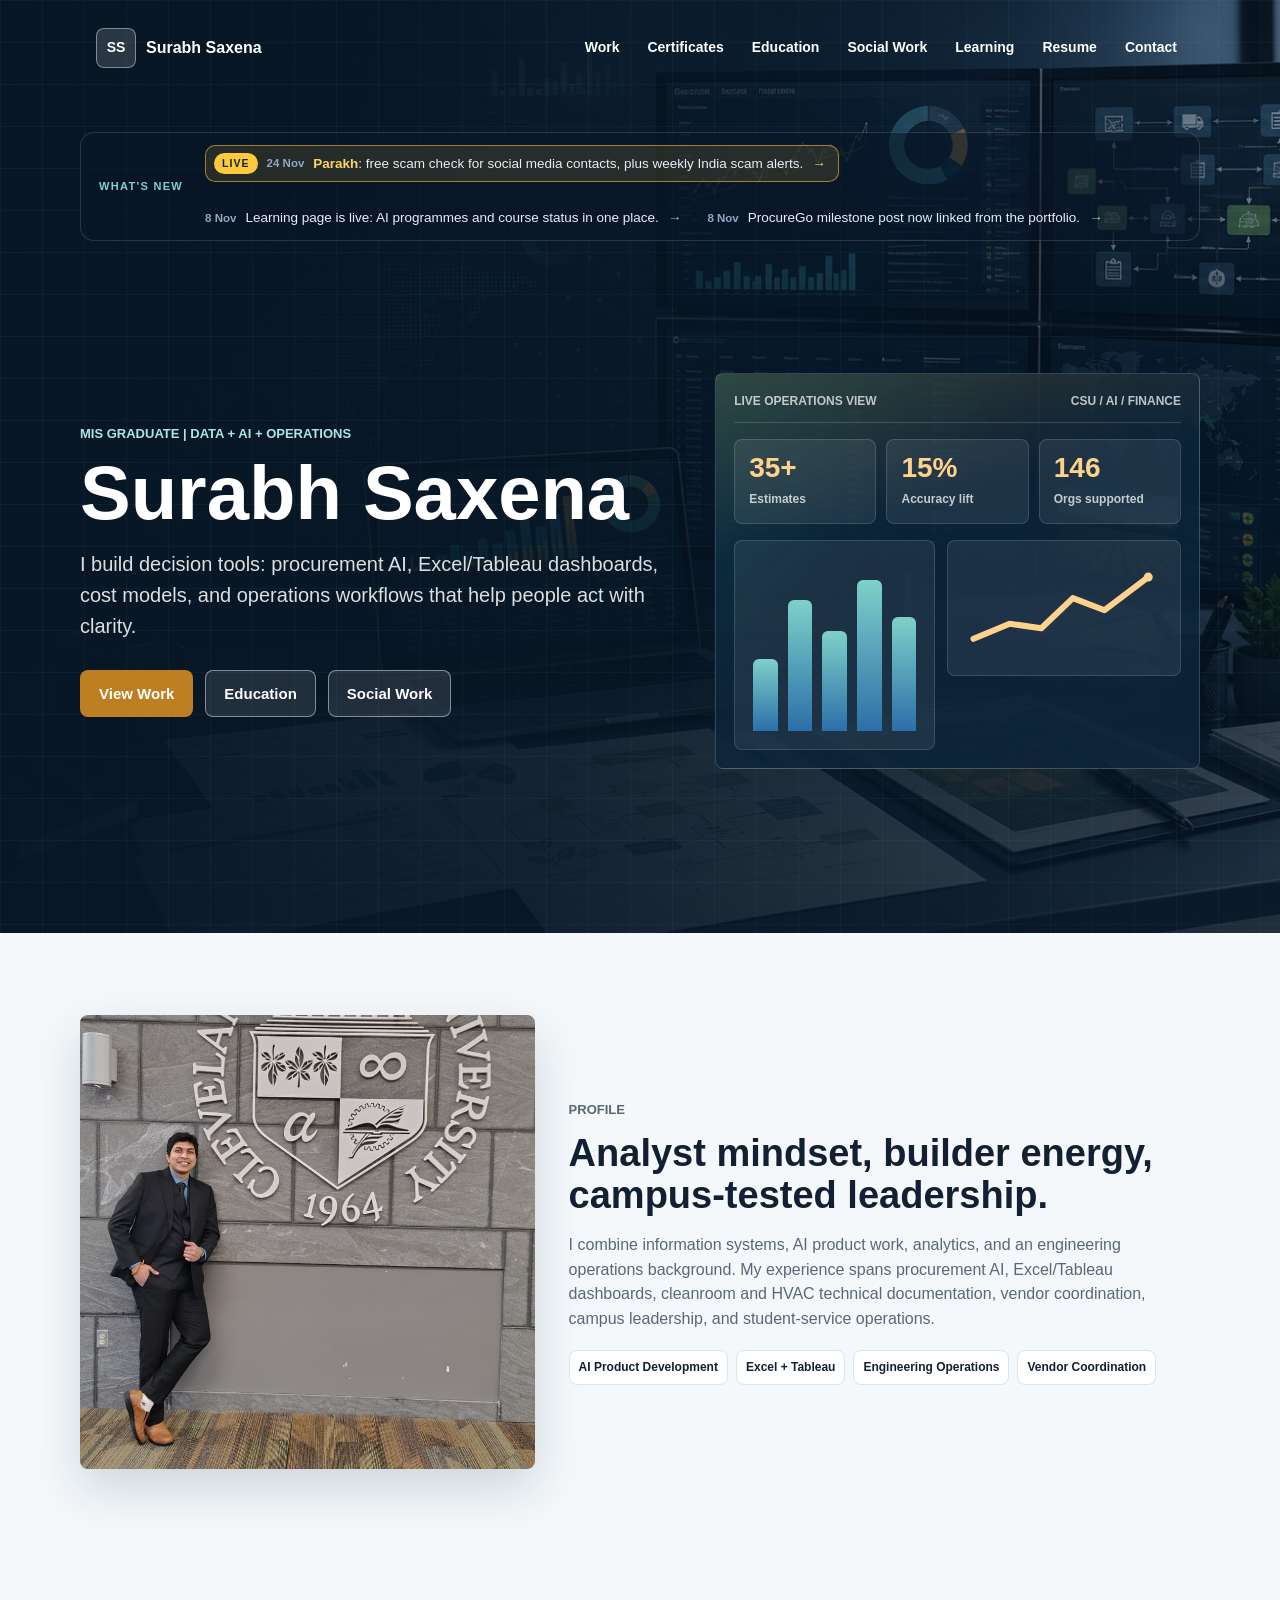
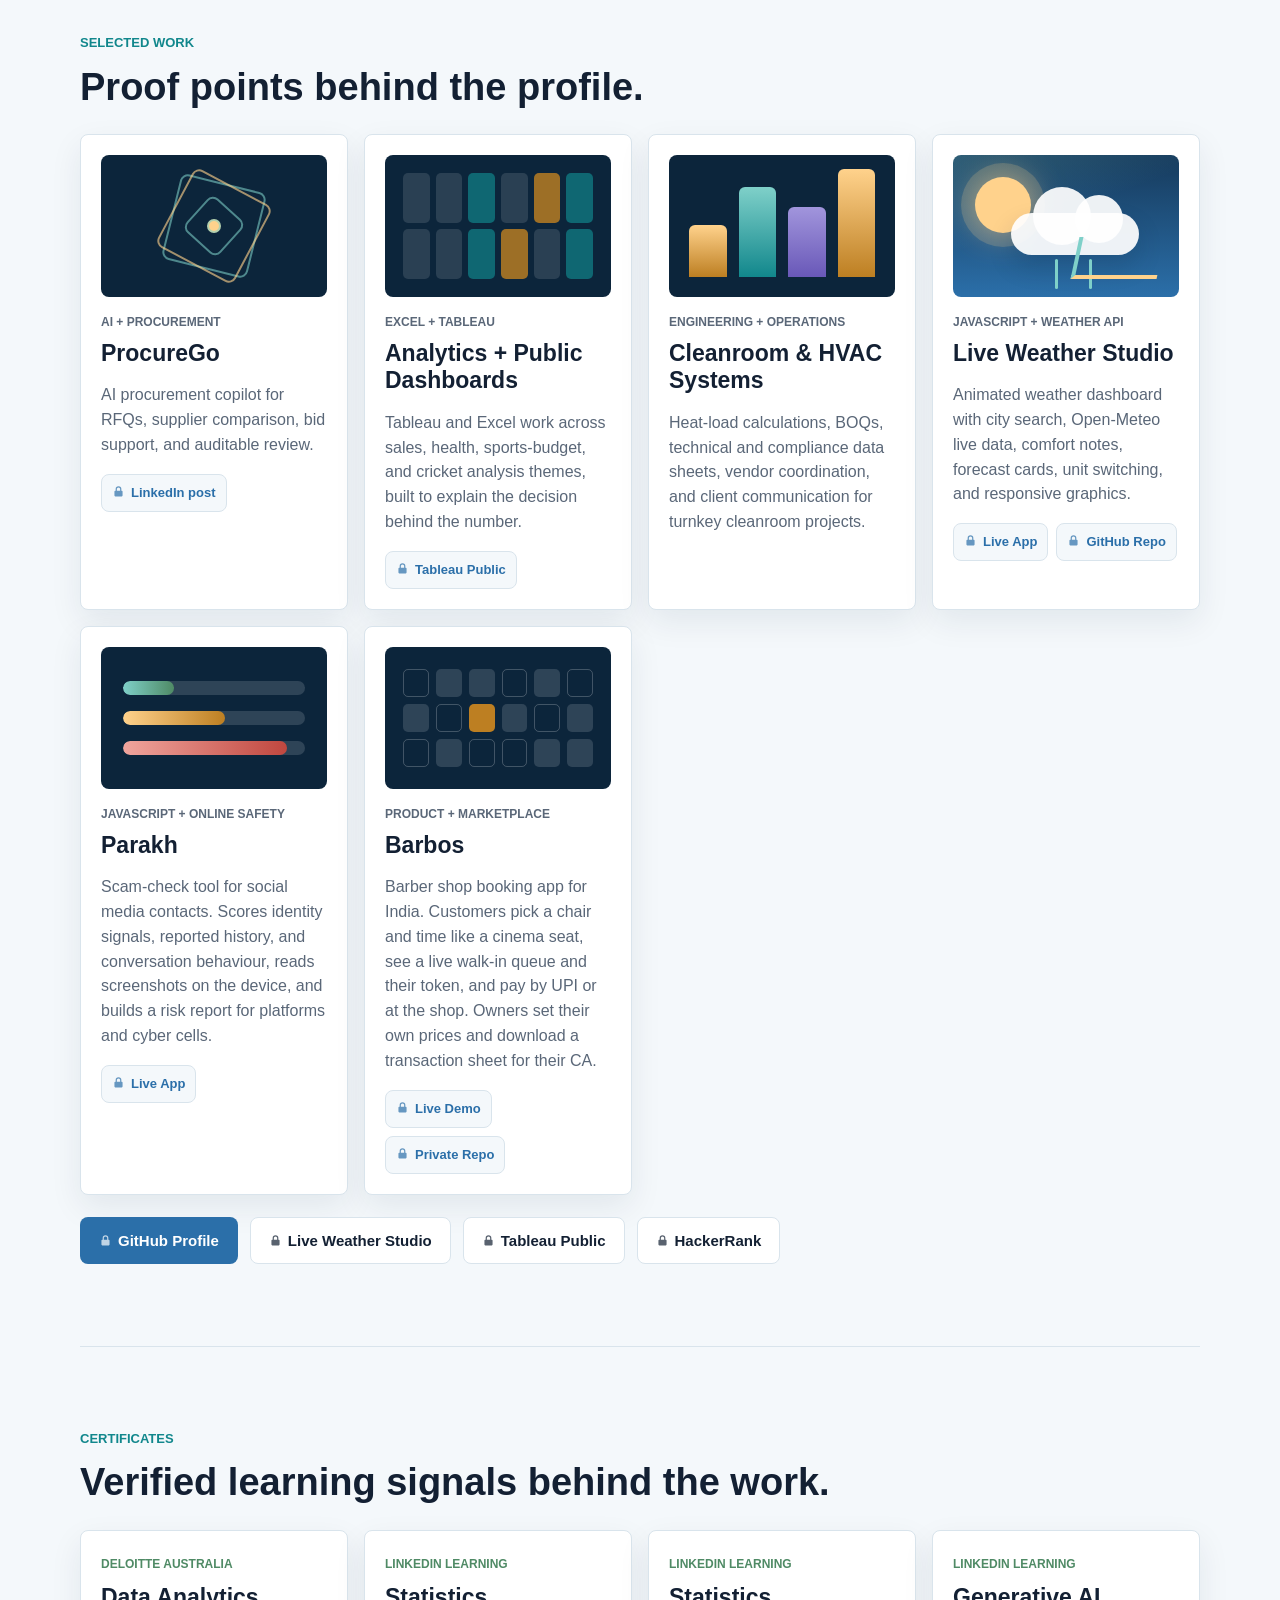
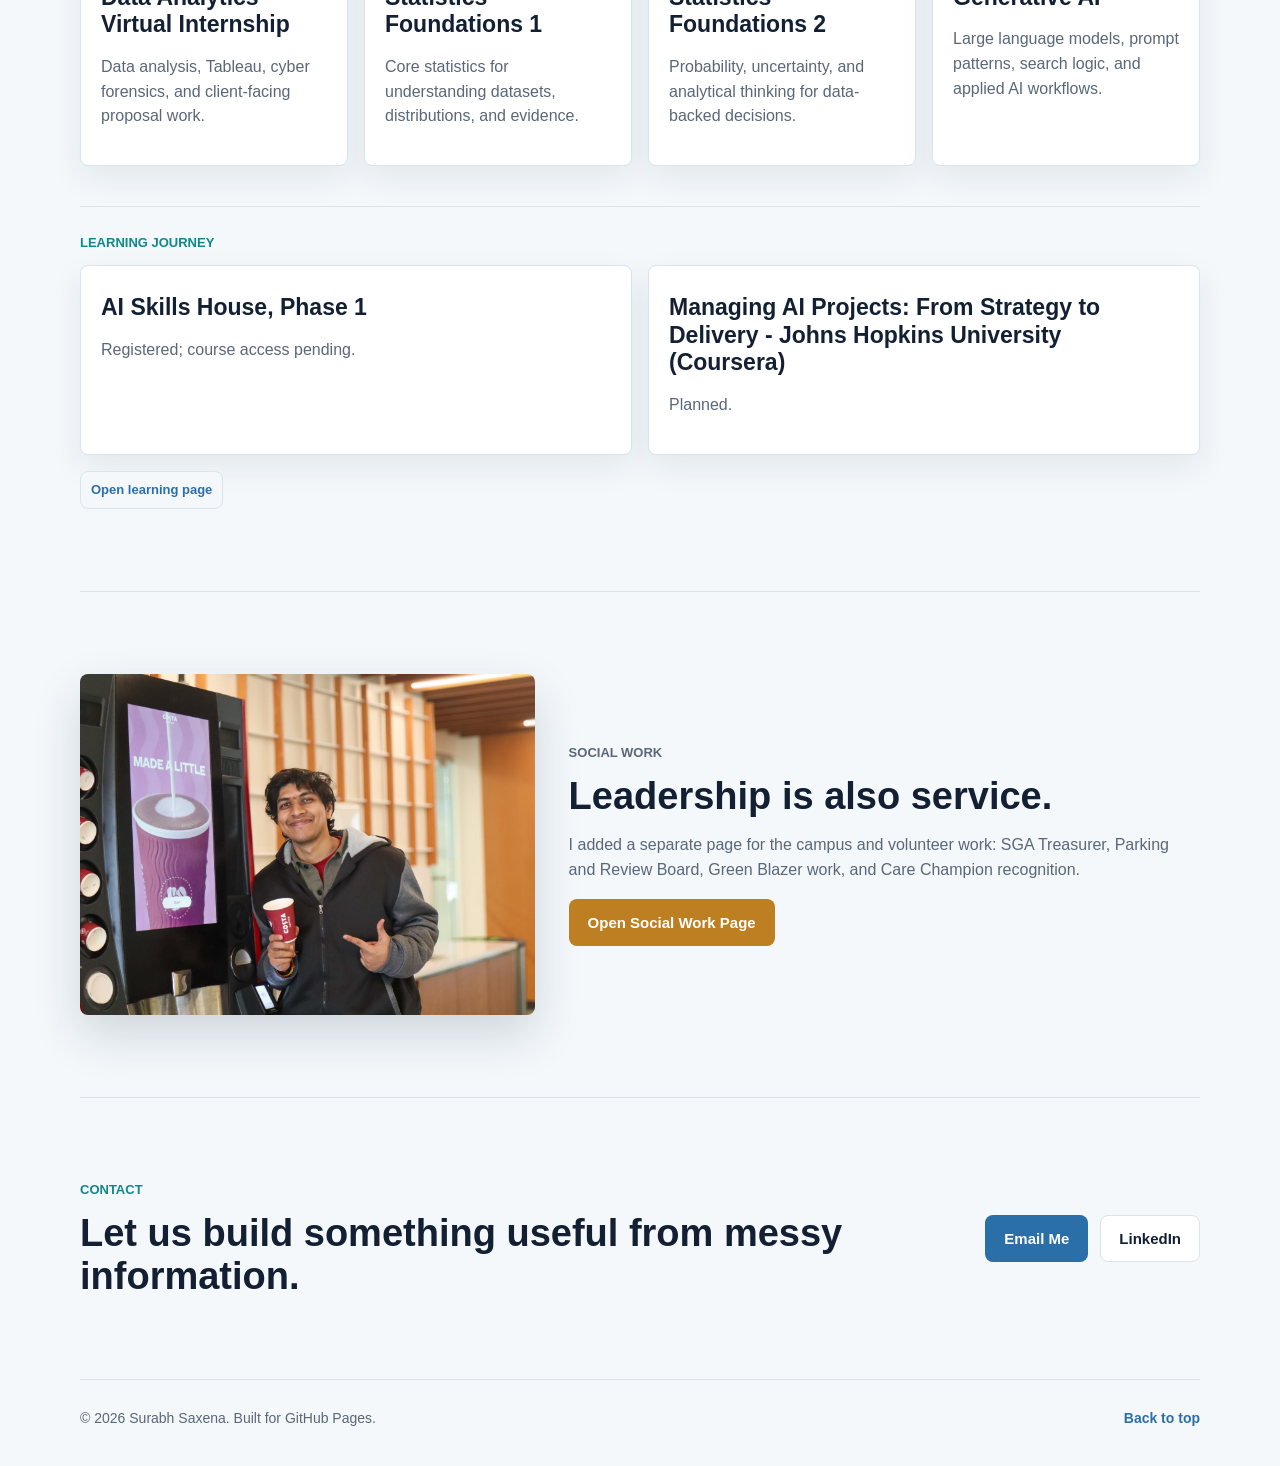
==== commit bed8210d: "Portfolio: highlight Parakh in What's new Co-Authored-By: Claude Opus 5.5 <noreply@anthropic.com> Cl" ====
--- a/index.html
+++ b/index.html
@@ -44,6 +44,12 @@
         <section class="whats-new" aria-label="What's new on this site">
           <span class="whats-new-label">What's new</span>
           <div class="whats-new-items">
+            <a class="whats-new-item is-highlight" href="parakh/#alerts">
+              <span class="whats-new-badge">Live</span>
+              <span class="whats-new-date">24 Nov</span>
+              <span class="whats-new-text"><strong>Parakh</strong>: free scam check for social media contacts, plus weekly India scam alerts.</span>
+              <span class="whats-new-arrow" aria-hidden="true">&rarr;</span>
+            </a>
             <a class="whats-new-item" href="learning.html">
               <span class="whats-new-date">8 Nov</span>
               <span class="whats-new-text">Learning page is live: AI programmes and course status in one place.</span>
--- a/styles.css
+++ b/styles.css
@@ -1958,6 +1958,41 @@
 .whats-new-arrow {
   color: #7fd0c9;
 }
+.whats-new-item.is-highlight {
+  align-items: center;
+  padding: 7px 12px 7px 8px;
+  background: rgba(255, 201, 60, 0.12);
+  border: 1px solid rgba(255, 201, 60, 0.55);
+  border-radius: 10px;
+  box-shadow: 0 0 0 0 rgba(255, 201, 60, 0.35);
+  animation: whatsNewPulse 2.8s ease-out 1s 3;
+}
+.whats-new-item.is-highlight strong {
+  color: #ffd36b;
+  font-weight: 700;
+}
+.whats-new-item.is-highlight .whats-new-arrow {
+  color: #ffd36b;
+}
+.whats-new-badge {
+  flex-shrink: 0;
+  font-size: 10.5px;
+  font-weight: 800;
+  letter-spacing: 0.1em;
+  text-transform: uppercase;
+  color: #0c253b;
+  background: #ffc93c;
+  padding: 3px 8px;
+  border-radius: 20px;
+}
+@keyframes whatsNewPulse {
+  0% { box-shadow: 0 0 0 0 rgba(255, 201, 60, 0.45); }
+  70% { box-shadow: 0 0 0 10px rgba(255, 201, 60, 0); }
+  100% { box-shadow: 0 0 0 0 rgba(255, 201, 60, 0); }
+}
+@media (prefers-reduced-motion: reduce) {
+  .whats-new-item.is-highlight { animation: none; }
+}
 @media (max-width: 720px) {
   .whats-new {
     flex-direction: column;
@@ -1968,6 +2003,15 @@
   .whats-new-items {
     flex-direction: column;
     gap: 8px;
+    width: 100%;
+  }
+  .whats-new-item.is-highlight {
+    flex-wrap: wrap;
+    row-gap: 6px;
+    width: 100%;
+  }
+  .whats-new-item.is-highlight .whats-new-text {
+    flex: 1 1 calc(100% - 30px);
   }
 }
 
